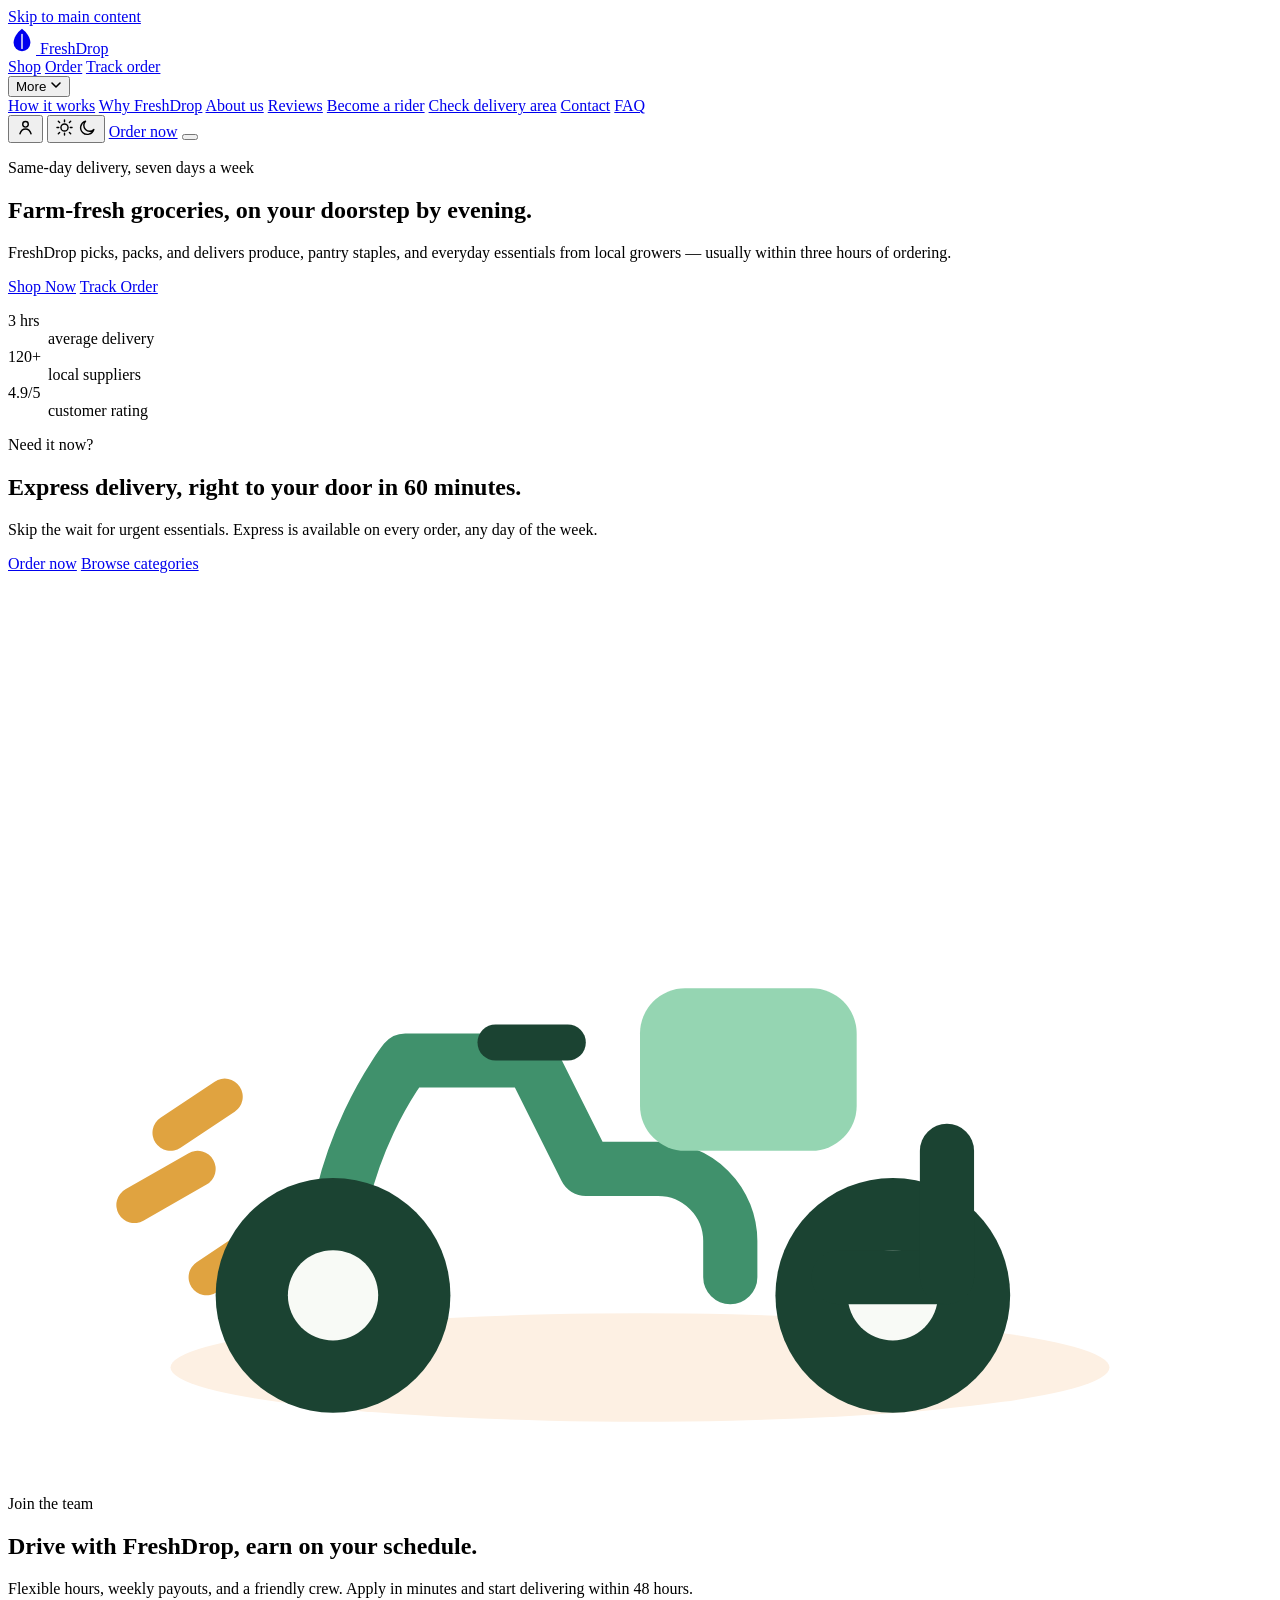
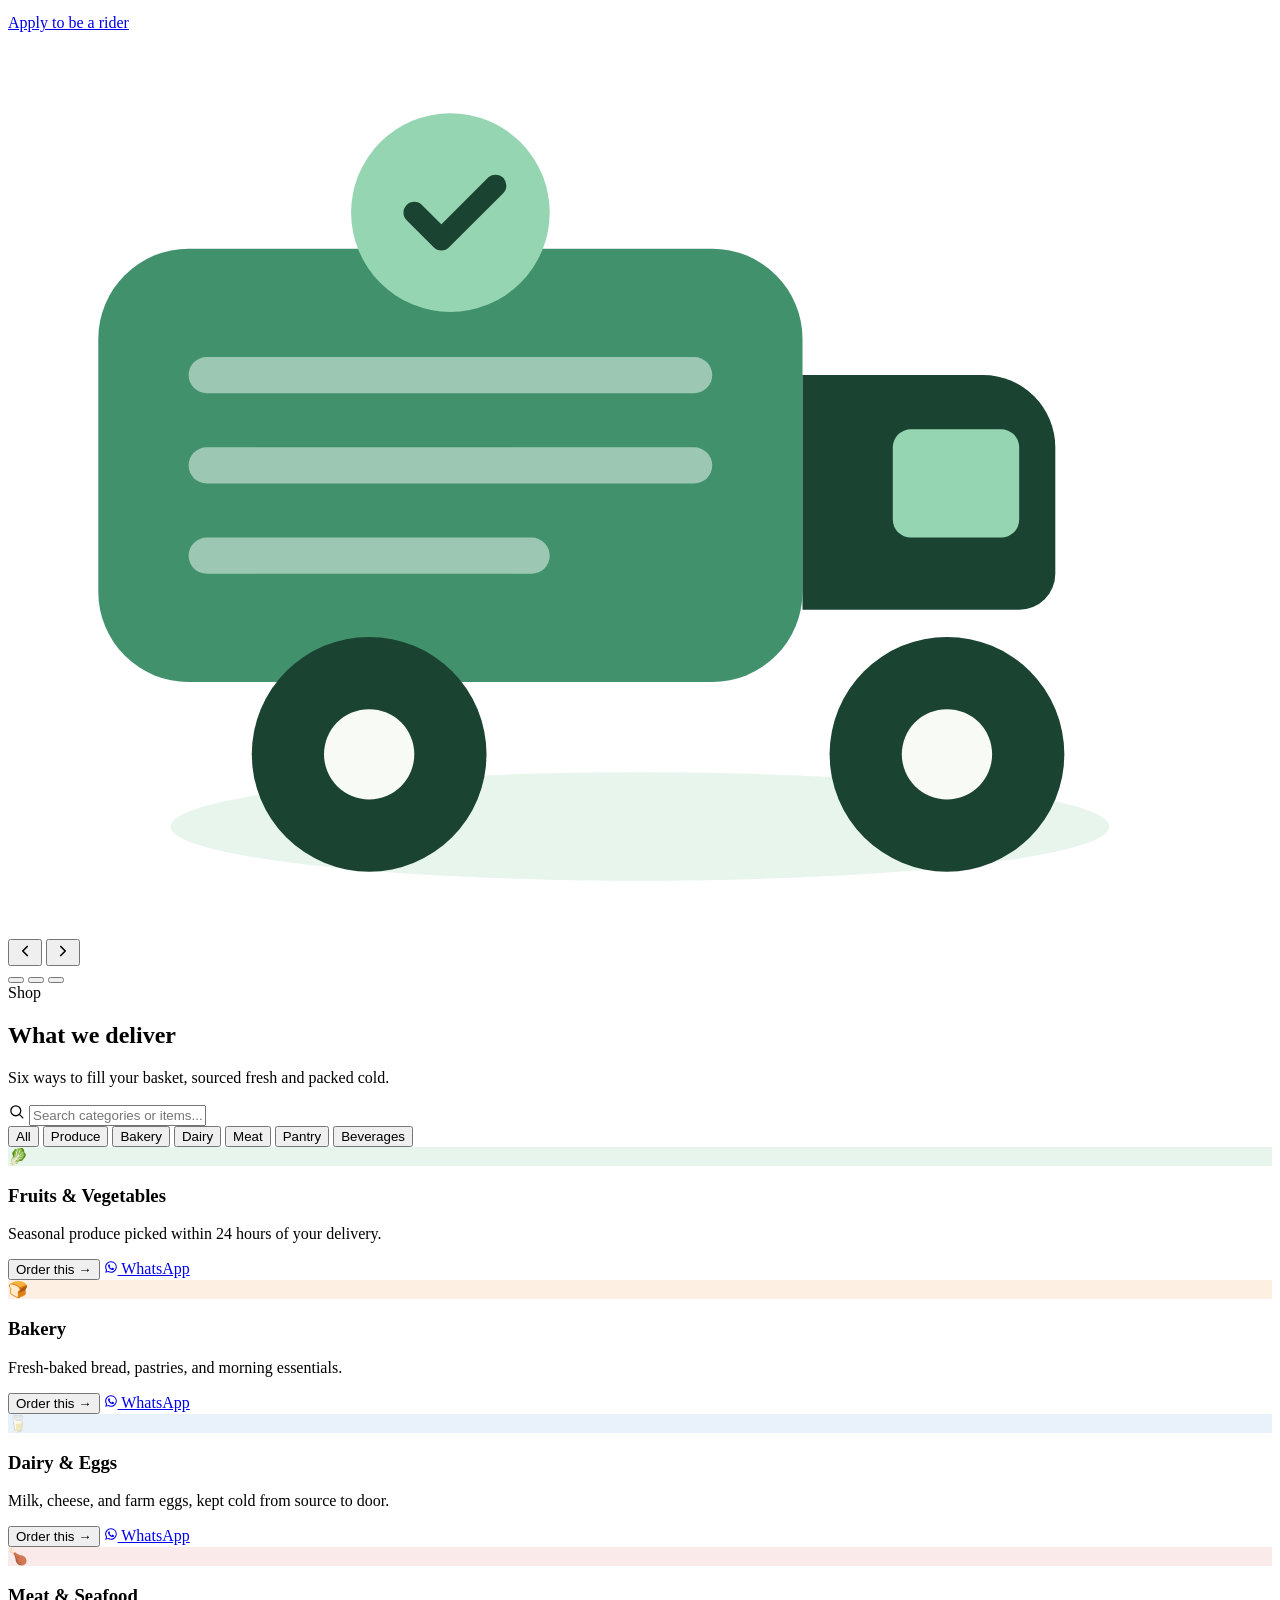
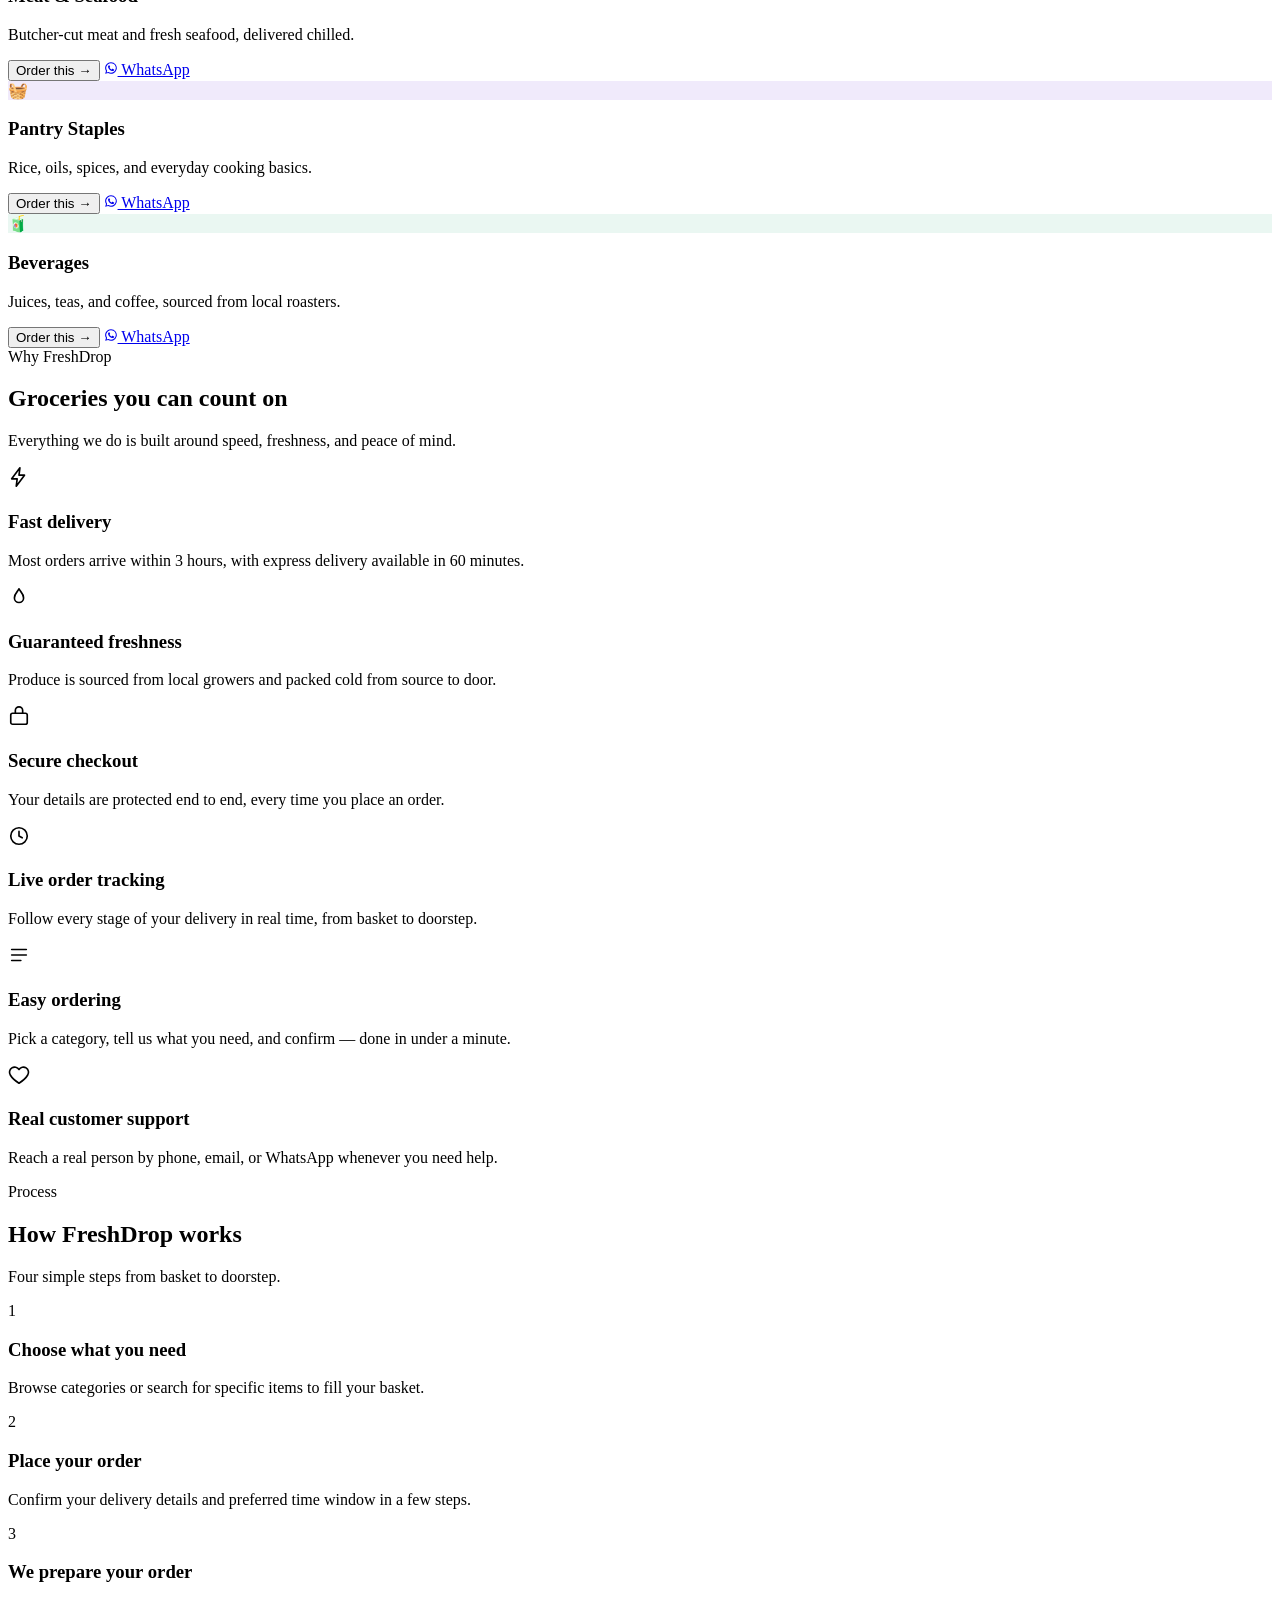
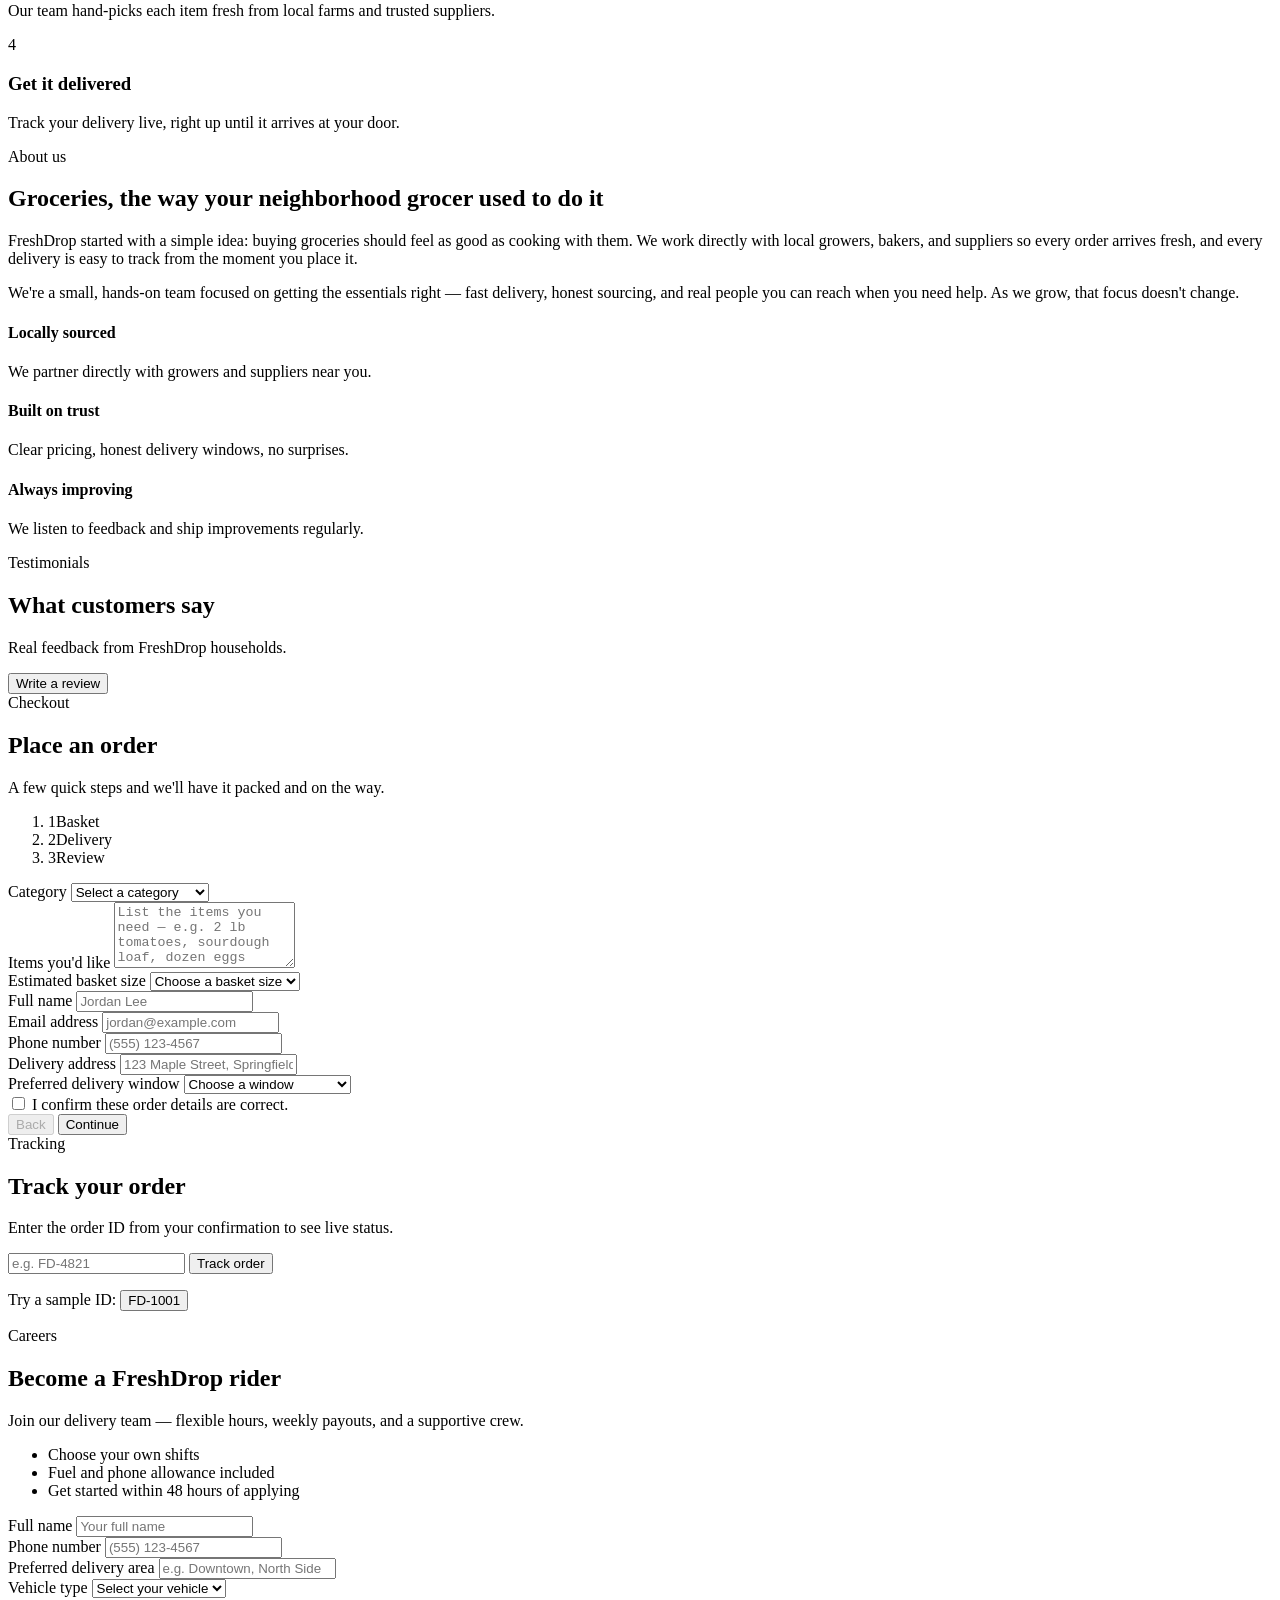
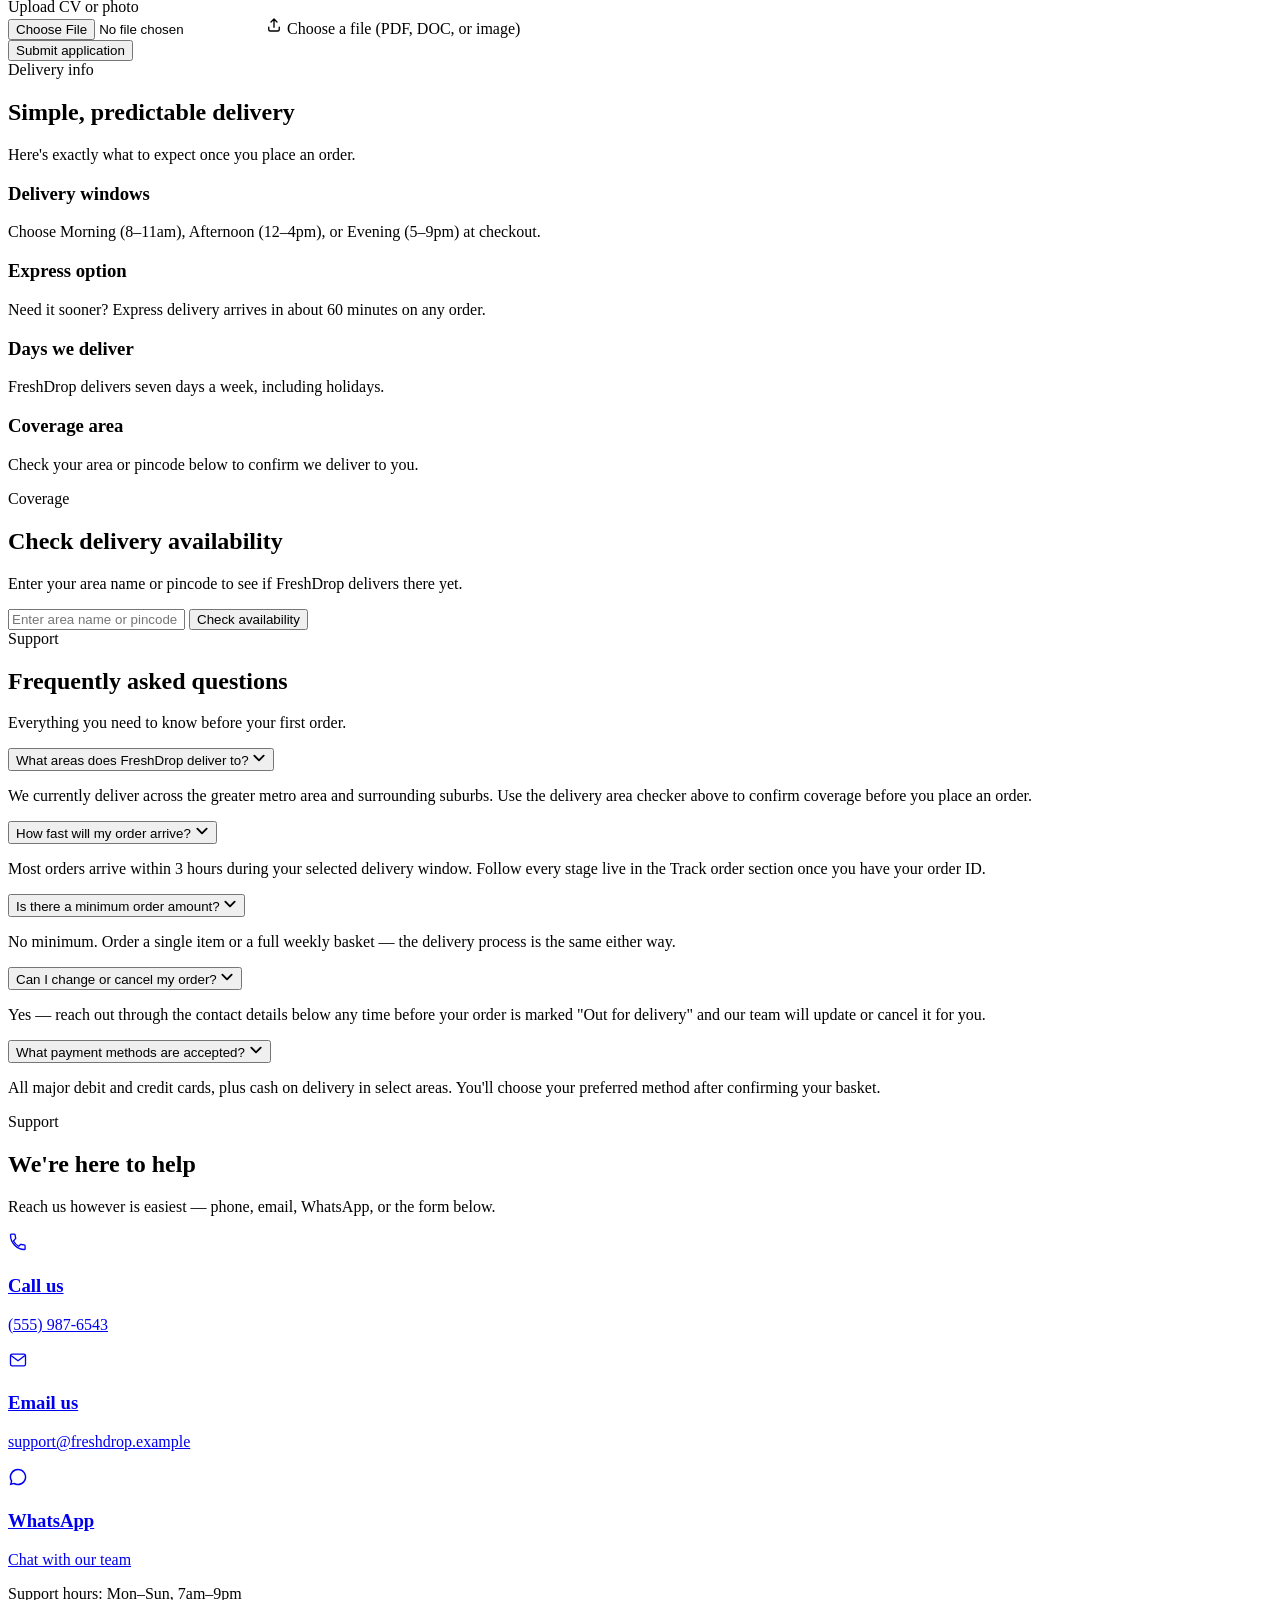
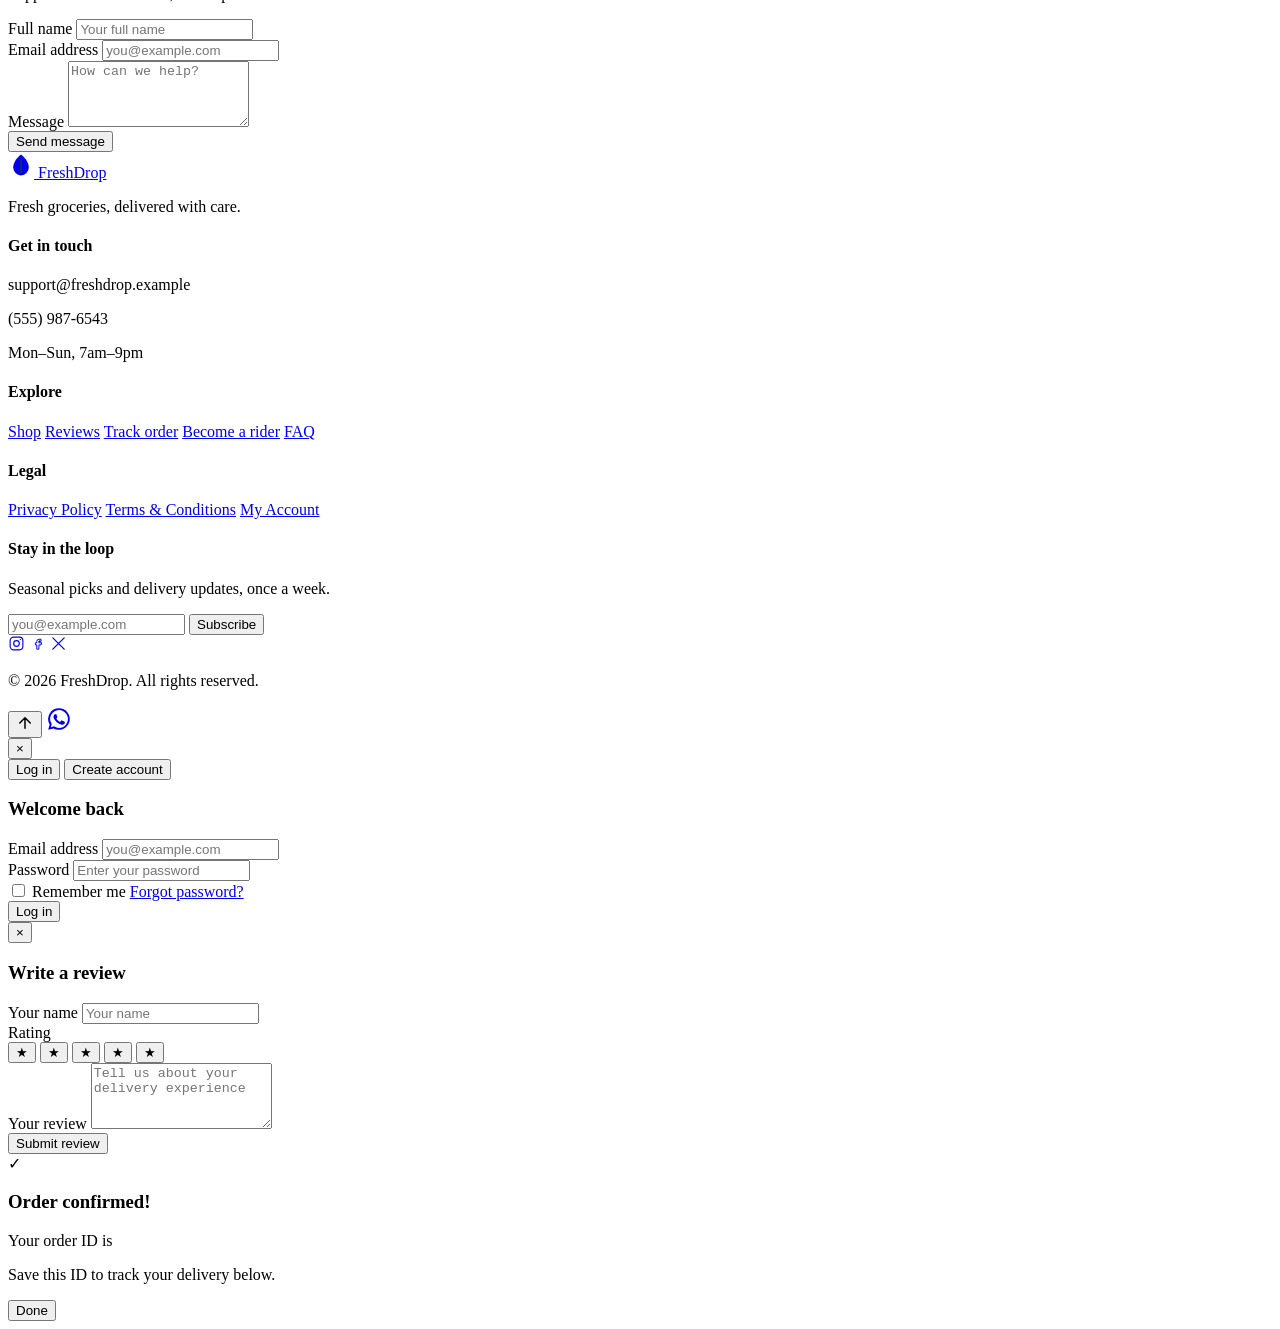
==== index.html @ b314fa72 "Create index.html version 1" ====
<!DOCTYPE html>
<html lang="en">
<head>
  <meta charset="UTF-8" />
  <meta name="viewport" content="width=device-width, initial-scale=1.0" />
  <title>FreshDrop &#8212; Fresh Groceries, Delivered Same Day</title>
  <meta name="description" content="FreshDrop delivers farm-fresh produce, bakery, dairy, and pantry essentials to your door in as little as 3 hours. Order online, track your delivery live, and shop with confidence." />
  <meta name="theme-color" content="#1b4332" />
  <link rel="canonical" href="https://imtiaz623.github.io/FreshDrop/" />

  <!-- Open Graph -->
  <meta property="og:type" content="website" />
  <meta property="og:site_name" content="FreshDrop" />
  <meta property="og:title" content="FreshDrop &#8212; Fresh Groceries, Delivered Same Day" />
  <meta property="og:description" content="Farm-fresh groceries delivered to your door in as little as 3 hours. Order, track, and shop locally sourced essentials with FreshDrop." />
  <meta property="og:url" content="https://imtiaz623.github.io/FreshDrop/" />

  <!-- Twitter -->
  <meta name="twitter:card" content="summary" />
  <meta name="twitter:title" content="FreshDrop &#8212; Fresh Groceries, Delivered Same Day" />
  <meta name="twitter:description" content="Farm-fresh groceries delivered to your door in as little as 3 hours." />

  <!-- Favicon (inline SVG leaf mark, matches brand -- swap for a real .ico/.png set when available) -->
  <link rel="icon" href="data:image/svg+xml,%3Csvg xmlns='http://www.w3.org/2000/svg' viewBox='0 0 40 40'%3E%3Cpath fill='%231B4332' d='M20 4C12 10 8 18 8 24a12 12 0 0 0 24 0c0-6-4-14-12-20Z'/%3E%3Cpath stroke='%23F8FAF6' stroke-width='2' stroke-linecap='round' d='M20 12v20'/%3E%3C/svg%3E" />

  <link rel="preconnect" href="https://fonts.googleapis.com" />
  <link rel="preconnect" href="https://fonts.gstatic.com" crossorigin />
  <link href="https://fonts.googleapis.com/css2?family=Fraunces:opsz,wght@9..144,500;9..144,600;9..144,700&family=Inter:wght@400;500;600;700&display=swap" rel="stylesheet" />
  <link rel="stylesheet" href="style.css" />
</head>
<body>

  <a href="#main-content" class="skip-link">Skip to main content</a>

  <!-- ===== Navbar ===== -->
  <header class="navbar" id="navbar">
    <div class="nav-inner">
      <a href="#top" class="brand">
        <span class="brand-mark" aria-hidden="true">
          <svg viewBox="0 0 40 40" width="28" height="28">
            <path d="M20 4C12 10 8 18 8 24a12 12 0 0 0 24 0c0-6-4-14-12-20Z" fill="currentColor"/>
            <path d="M20 12v20" stroke="#F8FAF6" stroke-width="2" stroke-linecap="round"/>
          </svg>
        </span>
        FreshDrop
      </a>

      <nav class="nav-links" id="navLinks">
        <a href="#categories">Shop</a>
        <a href="#order">Order</a>
        <a href="#track">Track order</a>

        <div class="dropdown" id="moreDropdown">
          <button class="dropdown-toggle" id="moreToggle" aria-haspopup="true" aria-expanded="false">
            More
            <svg class="chev" width="12" height="12" viewBox="0 0 12 12"><path d="M2 4l4 4 4-4" stroke="currentColor" stroke-width="1.6" fill="none" stroke-linecap="round" stroke-linejoin="round"/></svg>
          </button>
          <div class="dropdown-panel" id="morePanel" role="menu">
            <a href="#how-it-works" role="menuitem">How it works</a>
            <a href="#why-freshdrop" role="menuitem">Why FreshDrop</a>
            <a href="#about" role="menuitem">About us</a>
            <a href="#reviews" role="menuitem">Reviews</a>
            <a href="#rider-registration" role="menuitem">Become a rider</a>
            <a href="#area-checker" role="menuitem">Check delivery area</a>
            <a href="#contact" role="menuitem">Contact</a>
            <a href="#faq" role="menuitem">FAQ</a>
          </div>
        </div>
      </nav>

      <div class="nav-right">
        <button class="icon-btn" id="authToggle" aria-label="Log in or create an account">
          <svg width="19" height="19" viewBox="0 0 24 24" fill="none">
            <circle cx="12" cy="8" r="3.5" stroke="currentColor" stroke-width="1.8"/>
            <path d="M5 20c1.2-3.8 4.2-6 7-6s5.8 2.2 7 6" stroke="currentColor" stroke-width="1.8" stroke-linecap="round"/>
          </svg>
        </button>

        <button class="icon-btn theme-toggle" id="themeToggle" aria-label="Toggle dark mode" aria-pressed="false">
          <svg class="icon-sun" width="19" height="19" viewBox="0 0 24 24" fill="none">
            <circle cx="12" cy="12" r="4.5" stroke="currentColor" stroke-width="1.8"/>
            <path d="M12 2.5v2.2M12 19.3v2.2M4.2 4.2l1.6 1.6M18.2 18.2l1.6 1.6M2.5 12h2.2M19.3 12h2.2M4.2 19.8l1.6-1.6M18.2 5.8l1.6-1.6" stroke="currentColor" stroke-width="1.8" stroke-linecap="round"/>
          </svg>
          <svg class="icon-moon" width="19" height="19" viewBox="0 0 24 24" fill="none">
            <path d="M20 14.5A8.5 8.5 0 1 1 9.5 4a7 7 0 0 0 10.5 10.5Z" stroke="currentColor" stroke-width="1.8" stroke-linejoin="round"/>
          </svg>
        </button>

        <a href="#order" class="btn btn-primary nav-cta">Order now</a>

        <button class="hamburger" id="hamburger" aria-label="Toggle menu" aria-expanded="false" aria-controls="navLinks">
          <span></span>
          <span></span>
          <span></span>
        </button>
      </div>
    </div>
  </header>

  <main id="main-content">

  <!-- ===== Hero slider (merged hero + auto-scrolling banner) ===== -->
  <section class="hero-slider" id="top" aria-label="Highlights">
    <div class="hero-track" id="heroTrack">

      <!-- Slide 1: brand / main -->
      <div class="hero-slide">
        <div class="hero-slide-inner section-inner">
          <div class="hero-copy">
            <p class="eyebrow">Same-day delivery, seven days a week</p>
            <h1>Farm-fresh groceries, on your doorstep by evening.</h1>
            <p class="hero-sub">FreshDrop picks, packs, and delivers produce, pantry staples, and everyday essentials from local growers &#8212; usually within three hours of ordering.</p>
            <div class="hero-actions">
              <a href="#categories" class="btn btn-primary">Shop Now</a>
              <a href="#track" class="btn btn-ghost">Track Order</a>
            </div>
            <dl class="hero-stats">
              <div><dt>3 hrs</dt><dd>average delivery</dd></div>
              <div><dt>120+</dt><dd>local suppliers</dd></div>
              <div><dt>4.9/5</dt><dd>customer rating</dd></div>
            </dl>
          </div>
          <div class="hero-art" aria-hidden="true">
            <div class="blob blob-a"></div>
            <div class="blob blob-b"></div>
            <div class="crate">
              <div class="crate-row">
                <span class="produce carrot"></span>
                <span class="produce tomato"></span>
                <span class="produce leaf"></span>
              </div>
              <div class="crate-row">
                <span class="produce lemon"></span>
                <span class="produce berry"></span>
              </div>
              <div class="crate-slats"></div>
            </div>
          </div>
        </div>
      </div>

      <!-- Slide 2: express delivery -->
      <div class="hero-slide">
        <div class="hero-slide-inner section-inner">
          <div class="hero-copy">
            <p class="eyebrow">Need it now?</p>
            <h2 class="hero-slide-heading">Express delivery, right to your door in 60 minutes.</h2>
            <p class="hero-sub">Skip the wait for urgent essentials. Express is available on every order, any day of the week.</p>
            <div class="hero-actions">
              <a href="#order" class="btn btn-primary">Order now</a>
              <a href="#categories" class="btn btn-ghost">Browse categories</a>
            </div>
          </div>
          <div class="hero-art" aria-hidden="true">
            <div class="illustration-panel">
              <svg viewBox="0 0 140 100" width="100%" height="100%">
                <ellipse cx="70" cy="88" rx="52" ry="6" fill="#FDF0E3"/>
                <path d="M18 62l6-4M14 70l7-4M22 78l6-4" stroke="#E0A340" stroke-width="4" stroke-linecap="round"/>
                <path d="M36 78c0-14 8-24 8-24h14l6 12h8a8 8 0 0 1 8 8v4" stroke="#40916C" stroke-width="6" fill="none" stroke-linecap="round" stroke-linejoin="round"/>
                <rect x="70" y="46" width="24" height="18" rx="5" fill="#95D5B2"/>
                <rect x="52" y="50" width="12" height="4" rx="2" fill="#1B4332"/>
                <circle cx="36" cy="80" r="13" fill="#1B4332"/>
                <circle cx="36" cy="80" r="5" fill="#F8FAF6"/>
                <circle cx="98" cy="80" r="13" fill="#1B4332"/>
                <circle cx="98" cy="80" r="5" fill="#F8FAF6"/>
                <path d="M92 78h12" stroke="#1B4332" stroke-width="6" stroke-linecap="round"/>
                <path d="M104 78v-14" stroke="#1B4332" stroke-width="6" stroke-linecap="round"/>
              </svg>
            </div>
          </div>
        </div>
      </div>

      <!-- Slide 3: rider recruitment -->
      <div class="hero-slide">
        <div class="hero-slide-inner section-inner">
          <div class="hero-copy">
            <p class="eyebrow">Join the team</p>
            <h2 class="hero-slide-heading">Drive with FreshDrop, earn on your schedule.</h2>
            <p class="hero-sub">Flexible hours, weekly payouts, and a friendly crew. Apply in minutes and start delivering within 48 hours.</p>
            <div class="hero-actions">
              <a href="#rider-registration" class="btn btn-primary">Apply to be a rider</a>
            </div>
          </div>
          <div class="hero-art" aria-hidden="true">
            <div class="illustration-panel">
              <svg viewBox="0 0 140 100" width="100%" height="100%">
                <ellipse cx="70" cy="88" rx="52" ry="6" fill="#E7F5EC"/>
                <rect x="10" y="24" width="78" height="48" rx="10" fill="#40916C"/>
                <rect x="20" y="36" width="58" height="4" rx="2" fill="#E7F5EC" opacity="0.55"/>
                <rect x="20" y="46" width="58" height="4" rx="2" fill="#E7F5EC" opacity="0.55"/>
                <rect x="20" y="56" width="40" height="4" rx="2" fill="#E7F5EC" opacity="0.55"/>
                <path d="M88 38h20a8 8 0 0 1 8 8v14a4 4 0 0 1-4 4H88Z" fill="#1B4332"/>
                <rect x="98" y="44" width="14" height="12" rx="2" fill="#95D5B2"/>
                <circle cx="40" cy="80" r="13" fill="#1B4332"/>
                <circle cx="40" cy="80" r="5" fill="#F8FAF6"/>
                <circle cx="104" cy="80" r="13" fill="#1B4332"/>
                <circle cx="104" cy="80" r="5" fill="#F8FAF6"/>
                <circle cx="49" cy="20" r="11" fill="#95D5B2"/>
                <path d="M45 20l3 3 6-6" stroke="#1B4332" stroke-width="2.4" fill="none" stroke-linecap="round" stroke-linejoin="round"/>
              </svg>
            </div>
          </div>
        </div>
      </div>

    </div>

    <button class="slider-arrow prev" id="heroPrev" aria-label="Previous slide">
      <svg width="18" height="18" viewBox="0 0 24 24" fill="none"><path d="M15 6l-6 6 6 6" stroke="currentColor" stroke-width="2.2" stroke-linecap="round" stroke-linejoin="round"/></svg>
    </button>
    <button class="slider-arrow next" id="heroNext" aria-label="Next slide">
      <svg width="18" height="18" viewBox="0 0 24 24" fill="none"><path d="M9 6l6 6-6 6" stroke="currentColor" stroke-width="2.2" stroke-linecap="round" stroke-linejoin="round"/></svg>
    </button>

    <div class="slider-dots" id="heroDots">
      <button class="slider-dot active" data-slide="0" aria-label="Go to slide 1"></button>
      <button class="slider-dot" data-slide="1" aria-label="Go to slide 2"></button>
      <button class="slider-dot" data-slide="2" aria-label="Go to slide 3"></button>
    </div>
  </section>

  <!-- ===== Categories ===== -->
  <section class="categories" id="categories">
    <div class="section-inner">
      <span class="eyebrow-tag">Shop</span>
      <h2>What we deliver</h2>
      <p class="section-lead">Six ways to fill your basket, sourced fresh and packed cold.</p>

      <div class="category-toolbar">
        <div class="search-box">
          <svg width="17" height="17" viewBox="0 0 24 24" fill="none" aria-hidden="true"><circle cx="11" cy="11" r="7" stroke="currentColor" stroke-width="1.8"/><path d="M21 21l-4.3-4.3" stroke="currentColor" stroke-width="1.8" stroke-linecap="round"/></svg>
          <input type="text" id="categorySearch" placeholder="Search categories or items..." aria-label="Search categories" />
        </div>
        <div class="filter-chips" id="filterChips">
          <button class="chip active" data-filter="all" type="button">All</button>
          <button class="chip" data-filter="produce" type="button">Produce</button>
          <button class="chip" data-filter="bakery" type="button">Bakery</button>
          <button class="chip" data-filter="dairy" type="button">Dairy</button>
          <button class="chip" data-filter="meat" type="button">Meat</button>
          <button class="chip" data-filter="pantry" type="button">Pantry</button>
          <button class="chip" data-filter="beverages" type="button">Beverages</button>
        </div>
      </div>

      <p class="no-results" id="noResults" hidden>No categories match your search.</p>

      <div class="category-grid" id="categoryGrid">
        <article class="category-card" data-category="produce">
          <div class="category-icon" style="background:#E7F5EC;">&#129388;</div>
          <h3>Fruits &amp; Vegetables</h3>
          <p>Seasonal produce picked within 24 hours of your delivery.</p>
          <div class="card-actions">
            <button class="card-link" data-order-category="produce">Order this <span aria-hidden="true">&#8594;</span></button>
            <a href="#" class="whatsapp-btn" data-whatsapp-category="produce" target="_blank" rel="noopener" aria-label="Order via WhatsApp">
              <svg width="14" height="14" viewBox="0 0 24 24" fill="currentColor" aria-hidden="true"><path d="M12 2a10 10 0 0 0-8.6 15.1L2 22l5-1.3A10 10 0 1 0 12 2Zm0 18.2a8.1 8.1 0 0 1-4.2-1.2l-.3-.2-3 .8.8-2.9-.2-.3A8.2 8.2 0 1 1 12 20.2Zm4.5-6.1c-.2-.1-1.5-.7-1.7-.8-.2-.1-.4-.1-.6.1-.2.2-.6.8-.8 1-.1.2-.3.2-.5.1-.2-.1-1-.4-1.9-1.2-.7-.6-1.2-1.4-1.3-1.6-.1-.2 0-.4.1-.5.1-.1.2-.3.4-.4.1-.2.2-.3.2-.5.1-.2 0-.4 0-.5s-.6-1.4-.8-1.9c-.2-.5-.4-.4-.6-.4h-.5c-.2 0-.5.1-.7.3-.2.2-.9.9-.9 2.2s.9 2.5 1.1 2.7c.1.2 1.8 2.8 4.5 3.9.6.3 1.1.4 1.5.5.6.2 1.2.2 1.6.1.5-.1 1.5-.6 1.7-1.2.2-.6.2-1.1.1-1.2-.1-.1-.2-.2-.4-.3Z"/></svg>
              WhatsApp
            </a>
          </div>
        </article>

        <article class="category-card" data-category="bakery">
          <div class="category-icon" style="background:#FDF0E3;">&#127838;</div>
          <h3>Bakery</h3>
          <p>Fresh-baked bread, pastries, and morning essentials.</p>
          <div class="card-actions">
            <button class="card-link" data-order-category="bakery">Order this <span aria-hidden="true">&#8594;</span></button>
            <a href="#" class="whatsapp-btn" data-whatsapp-category="bakery" target="_blank" rel="noopener" aria-label="Order via WhatsApp">
              <svg width="14" height="14" viewBox="0 0 24 24" fill="currentColor" aria-hidden="true"><path d="M12 2a10 10 0 0 0-8.6 15.1L2 22l5-1.3A10 10 0 1 0 12 2Zm0 18.2a8.1 8.1 0 0 1-4.2-1.2l-.3-.2-3 .8.8-2.9-.2-.3A8.2 8.2 0 1 1 12 20.2Zm4.5-6.1c-.2-.1-1.5-.7-1.7-.8-.2-.1-.4-.1-.6.1-.2.2-.6.8-.8 1-.1.2-.3.2-.5.1-.2-.1-1-.4-1.9-1.2-.7-.6-1.2-1.4-1.3-1.6-.1-.2 0-.4.1-.5.1-.1.2-.3.4-.4.1-.2.2-.3.2-.5.1-.2 0-.4 0-.5s-.6-1.4-.8-1.9c-.2-.5-.4-.4-.6-.4h-.5c-.2 0-.5.1-.7.3-.2.2-.9.9-.9 2.2s.9 2.5 1.1 2.7c.1.2 1.8 2.8 4.5 3.9.6.3 1.1.4 1.5.5.6.2 1.2.2 1.6.1.5-.1 1.5-.6 1.7-1.2.2-.6.2-1.1.1-1.2-.1-.1-.2-.2-.4-.3Z"/></svg>
              WhatsApp
            </a>
          </div>
        </article>

        <article class="category-card" data-category="dairy">
          <div class="category-icon" style="background:#E9F1FB;">&#129371;</div>
          <h3>Dairy &amp; Eggs</h3>
          <p>Milk, cheese, and farm eggs, kept cold from source to door.</p>
          <div class="card-actions">
            <button class="card-link" data-order-category="dairy">Order this <span aria-hidden="true">&#8594;</span></button>
            <a href="#" class="whatsapp-btn" data-whatsapp-category="dairy" target="_blank" rel="noopener" aria-label="Order via WhatsApp">
              <svg width="14" height="14" viewBox="0 0 24 24" fill="currentColor" aria-hidden="true"><path d="M12 2a10 10 0 0 0-8.6 15.1L2 22l5-1.3A10 10 0 1 0 12 2Zm0 18.2a8.1 8.1 0 0 1-4.2-1.2l-.3-.2-3 .8.8-2.9-.2-.3A8.2 8.2 0 1 1 12 20.2Zm4.5-6.1c-.2-.1-1.5-.7-1.7-.8-.2-.1-.4-.1-.6.1-.2.2-.6.8-.8 1-.1.2-.3.2-.5.1-.2-.1-1-.4-1.9-1.2-.7-.6-1.2-1.4-1.3-1.6-.1-.2 0-.4.1-.5.1-.1.2-.3.4-.4.1-.2.2-.3.2-.5.1-.2 0-.4 0-.5s-.6-1.4-.8-1.9c-.2-.5-.4-.4-.6-.4h-.5c-.2 0-.5.1-.7.3-.2.2-.9.9-.9 2.2s.9 2.5 1.1 2.7c.1.2 1.8 2.8 4.5 3.9.6.3 1.1.4 1.5.5.6.2 1.2.2 1.6.1.5-.1 1.5-.6 1.7-1.2.2-.6.2-1.1.1-1.2-.1-.1-.2-.2-.4-.3Z"/></svg>
              WhatsApp
            </a>
          </div>
        </article>

        <article class="category-card" data-category="meat">
          <div class="category-icon" style="background:#FBEAEA;">&#127831;</div>
          <h3>Meat &amp; Seafood</h3>
          <p>Butcher-cut meat and fresh seafood, delivered chilled.</p>
          <div class="card-actions">
            <button class="card-link" data-order-category="meat">Order this <span aria-hidden="true">&#8594;</span></button>
            <a href="#" class="whatsapp-btn" data-whatsapp-category="meat" target="_blank" rel="noopener" aria-label="Order via WhatsApp">
              <svg width="14" height="14" viewBox="0 0 24 24" fill="currentColor" aria-hidden="true"><path d="M12 2a10 10 0 0 0-8.6 15.1L2 22l5-1.3A10 10 0 1 0 12 2Zm0 18.2a8.1 8.1 0 0 1-4.2-1.2l-.3-.2-3 .8.8-2.9-.2-.3A8.2 8.2 0 1 1 12 20.2Zm4.5-6.1c-.2-.1-1.5-.7-1.7-.8-.2-.1-.4-.1-.6.1-.2.2-.6.8-.8 1-.1.2-.3.2-.5.1-.2-.1-1-.4-1.9-1.2-.7-.6-1.2-1.4-1.3-1.6-.1-.2 0-.4.1-.5.1-.1.2-.3.4-.4.1-.2.2-.3.2-.5.1-.2 0-.4 0-.5s-.6-1.4-.8-1.9c-.2-.5-.4-.4-.6-.4h-.5c-.2 0-.5.1-.7.3-.2.2-.9.9-.9 2.2s.9 2.5 1.1 2.7c.1.2 1.8 2.8 4.5 3.9.6.3 1.1.4 1.5.5.6.2 1.2.2 1.6.1.5-.1 1.5-.6 1.7-1.2.2-.6.2-1.1.1-1.2-.1-.1-.2-.2-.4-.3Z"/></svg>
              WhatsApp
            </a>
          </div>
        </article>

        <article class="category-card" data-category="pantry">
          <div class="category-icon" style="background:#F0EAFB;">&#129530;</div>
          <h3>Pantry Staples</h3>
          <p>Rice, oils, spices, and everyday cooking basics.</p>
          <div class="card-actions">
            <button class="card-link" data-order-category="pantry">Order this <span aria-hidden="true">&#8594;</span></button>
            <a href="#" class="whatsapp-btn" data-whatsapp-category="pantry" target="_blank" rel="noopener" aria-label="Order via WhatsApp">
              <svg width="14" height="14" viewBox="0 0 24 24" fill="currentColor" aria-hidden="true"><path d="M12 2a10 10 0 0 0-8.6 15.1L2 22l5-1.3A10 10 0 1 0 12 2Zm0 18.2a8.1 8.1 0 0 1-4.2-1.2l-.3-.2-3 .8.8-2.9-.2-.3A8.2 8.2 0 1 1 12 20.2Zm4.5-6.1c-.2-.1-1.5-.7-1.7-.8-.2-.1-.4-.1-.6.1-.2.2-.6.8-.8 1-.1.2-.3.2-.5.1-.2-.1-1-.4-1.9-1.2-.7-.6-1.2-1.4-1.3-1.6-.1-.2 0-.4.1-.5.1-.1.2-.3.4-.4.1-.2.2-.3.2-.5.1-.2 0-.4 0-.5s-.6-1.4-.8-1.9c-.2-.5-.4-.4-.6-.4h-.5c-.2 0-.5.1-.7.3-.2.2-.9.9-.9 2.2s.9 2.5 1.1 2.7c.1.2 1.8 2.8 4.5 3.9.6.3 1.1.4 1.5.5.6.2 1.2.2 1.6.1.5-.1 1.5-.6 1.7-1.2.2-.6.2-1.1.1-1.2-.1-.1-.2-.2-.4-.3Z"/></svg>
              WhatsApp
            </a>
          </div>
        </article>

        <article class="category-card" data-category="beverages">
          <div class="category-icon" style="background:#EAF7F2;">&#129475;</div>
          <h3>Beverages</h3>
          <p>Juices, teas, and coffee, sourced from local roasters.</p>
          <div class="card-actions">
            <button class="card-link" data-order-category="beverages">Order this <span aria-hidden="true">&#8594;</span></button>
            <a href="#" class="whatsapp-btn" data-whatsapp-category="beverages" target="_blank" rel="noopener" aria-label="Order via WhatsApp">
              <svg width="14" height="14" viewBox="0 0 24 24" fill="currentColor" aria-hidden="true"><path d="M12 2a10 10 0 0 0-8.6 15.1L2 22l5-1.3A10 10 0 1 0 12 2Zm0 18.2a8.1 8.1 0 0 1-4.2-1.2l-.3-.2-3 .8.8-2.9-.2-.3A8.2 8.2 0 1 1 12 20.2Zm4.5-6.1c-.2-.1-1.5-.7-1.7-.8-.2-.1-.4-.1-.6.1-.2.2-.6.8-.8 1-.1.2-.3.2-.5.1-.2-.1-1-.4-1.9-1.2-.7-.6-1.2-1.4-1.3-1.6-.1-.2 0-.4.1-.5.1-.1.2-.3.4-.4.1-.2.2-.3.2-.5.1-.2 0-.4 0-.5s-.6-1.4-.8-1.9c-.2-.5-.4-.4-.6-.4h-.5c-.2 0-.5.1-.7.3-.2.2-.9.9-.9 2.2s.9 2.5 1.1 2.7c.1.2 1.8 2.8 4.5 3.9.6.3 1.1.4 1.5.5.6.2 1.2.2 1.6.1.5-.1 1.5-.6 1.7-1.2.2-.6.2-1.1.1-1.2-.1-.1-.2-.2-.4-.3Z"/></svg>
              WhatsApp
            </a>
          </div>
        </article>
      </div>
    </div>
  </section>

  <!-- ===== Why FreshDrop ===== -->
  <section class="why-us" id="why-freshdrop">
    <div class="section-inner">
      <span class="eyebrow-tag">Why FreshDrop</span>
      <h2>Groceries you can count on</h2>
      <p class="section-lead">Everything we do is built around speed, freshness, and peace of mind.</p>

      <div class="why-grid">
        <div class="why-card">
          <div class="why-icon"><svg width="22" height="22" viewBox="0 0 24 24" fill="none" aria-hidden="true"><path d="M13 2 4 14h6l-1 8 9-12h-6l1-8Z" stroke="currentColor" stroke-width="1.8" stroke-linejoin="round" stroke-linecap="round"/></svg></div>
          <h3>Fast delivery</h3>
          <p>Most orders arrive within 3 hours, with express delivery available in 60 minutes.</p>
        </div>
        <div class="why-card">
          <div class="why-icon"><svg width="22" height="22" viewBox="0 0 24 24" fill="none" aria-hidden="true"><path d="M12 3c-1 3-5 5-5 10a5 5 0 0 0 10 0c0-5-4-7-5-10Z" stroke="currentColor" stroke-width="1.8" stroke-linejoin="round"/></svg></div>
          <h3>Guaranteed freshness</h3>
          <p>Produce is sourced from local growers and packed cold from source to door.</p>
        </div>
        <div class="why-card">
          <div class="why-icon"><svg width="22" height="22" viewBox="0 0 24 24" fill="none" aria-hidden="true"><rect x="3" y="9" width="18" height="12" rx="2" stroke="currentColor" stroke-width="1.8"/><path d="M8 9V6a4 4 0 0 1 8 0v3" stroke="currentColor" stroke-width="1.8" stroke-linecap="round"/></svg></div>
          <h3>Secure checkout</h3>
          <p>Your details are protected end to end, every time you place an order.</p>
        </div>
        <div class="why-card">
          <div class="why-icon"><svg width="22" height="22" viewBox="0 0 24 24" fill="none" aria-hidden="true"><circle cx="12" cy="12" r="9" stroke="currentColor" stroke-width="1.8"/><path d="M12 7v5l3.5 2" stroke="currentColor" stroke-width="1.8" stroke-linecap="round" stroke-linejoin="round"/></svg></div>
          <h3>Live order tracking</h3>
          <p>Follow every stage of your delivery in real time, from basket to doorstep.</p>
        </div>
        <div class="why-card">
          <div class="why-icon"><svg width="22" height="22" viewBox="0 0 24 24" fill="none" aria-hidden="true"><path d="M4 6h16M4 12h16M4 18h10" stroke="currentColor" stroke-width="1.8" stroke-linecap="round"/></svg></div>
          <h3>Easy ordering</h3>
          <p>Pick a category, tell us what you need, and confirm &#8212; done in under a minute.</p>
        </div>
        <div class="why-card">
          <div class="why-icon"><svg width="22" height="22" viewBox="0 0 24 24" fill="none" aria-hidden="true"><path d="M12 21s-7-4.6-9.5-9A5.5 5.5 0 0 1 12 6a5.5 5.5 0 0 1 9.5 6c-2.5 4.4-9.5 9-9.5 9Z" stroke="currentColor" stroke-width="1.8" stroke-linejoin="round"/></svg></div>
          <h3>Real customer support</h3>
          <p>Reach a real person by phone, email, or WhatsApp whenever you need help.</p>
        </div>
      </div>
    </div>
  </section>

  <!-- ===== How it works ===== -->
  <section class="how-it-works" id="how-it-works">
    <div class="section-inner">
      <span class="eyebrow-tag light">Process</span>
      <h2>How FreshDrop works</h2>
      <p class="section-lead light">Four simple steps from basket to doorstep.</p>

      <div class="steps steps-4">
        <div class="step-card">
          <span class="step-number">1</span>
          <h3>Choose what you need</h3>
          <p>Browse categories or search for specific items to fill your basket.</p>
        </div>
        <div class="step-card">
          <span class="step-number">2</span>
          <h3>Place your order</h3>
          <p>Confirm your delivery details and preferred time window in a few steps.</p>
        </div>
        <div class="step-card">
          <span class="step-number">3</span>
          <h3>We prepare your order</h3>
          <p>Our team hand-picks each item fresh from local farms and trusted suppliers.</p>
        </div>
        <div class="step-card">
          <span class="step-number">4</span>
          <h3>Get it delivered</h3>
          <p>Track your delivery live, right up until it arrives at your door.</p>
        </div>
      </div>
    </div>
  </section>

  <!-- ===== About FreshDrop ===== -->
  <section class="about" id="about">
    <div class="section-inner about-inner">
      <div class="about-copy">
        <span class="eyebrow-tag">About us</span>
        <h2>Groceries, the way your neighborhood grocer used to do it</h2>
        <p class="section-lead">FreshDrop started with a simple idea: buying groceries should feel as good as cooking with them. We work directly with local growers, bakers, and suppliers so every order arrives fresh, and every delivery is easy to track from the moment you place it.</p>
        <p class="about-text">We're a small, hands-on team focused on getting the essentials right &#8212; fast delivery, honest sourcing, and real people you can reach when you need help. As we grow, that focus doesn't change.</p>
      </div>
      <div class="about-values">
        <div class="value-item">
          <h4>Locally sourced</h4>
          <p>We partner directly with growers and suppliers near you.</p>
        </div>
        <div class="value-item">
          <h4>Built on trust</h4>
          <p>Clear pricing, honest delivery windows, no surprises.</p>
        </div>
        <div class="value-item">
          <h4>Always improving</h4>
          <p>We listen to feedback and ship improvements regularly.</p>
        </div>
      </div>
    </div>
  </section>

  <!-- ===== Reviews ===== -->
  <section class="reviews" id="reviews">
    <div class="section-inner">
      <div class="reviews-head">
        <div>
          <span class="eyebrow-tag">Testimonials</span>
          <h2>What customers say</h2>
          <p class="section-lead">Real feedback from FreshDrop households.</p>
        </div>
        <button class="btn btn-ghost" id="writeReviewBtn">Write a review</button>
      </div>
      <div class="review-grid" id="reviewGrid"><!-- populated by script.js --></div>
    </div>
  </section>

  <!-- ===== Order Workflow ===== -->
  <section class="order" id="order">
    <div class="section-inner">
      <span class="eyebrow-tag">Checkout</span>
      <h2>Place an order</h2>
      <p class="section-lead">A few quick steps and we'll have it packed and on the way.</p>

      <div class="order-panel card-panel">
        <ol class="stepper" id="stepper">
          <li class="stepper-item active" data-step="1"><span class="stepper-dot">1</span><span class="stepper-label">Basket</span></li>
          <li class="stepper-item" data-step="2"><span class="stepper-dot">2</span><span class="stepper-label">Delivery</span></li>
          <li class="stepper-item" data-step="3"><span class="stepper-dot">3</span><span class="stepper-label">Review</span></li>
        </ol>

        <form class="order-form" id="orderForm" novalidate>
          <div class="form-step active" data-step="1">
            <div class="form-row">
              <label for="category">Category</label>
              <select id="category" name="category" required>
                <option value="" disabled selected>Select a category</option>
                <option value="produce">Fruits &amp; Vegetables</option>
                <option value="bakery">Bakery</option>
                <option value="dairy">Dairy &amp; Eggs</option>
                <option value="meat">Meat &amp; Seafood</option>
                <option value="pantry">Pantry Staples</option>
                <option value="beverages">Beverages</option>
                <option value="mixed">A bit of everything</option>
              </select>
            </div>
            <div class="form-row">
              <label for="notes">Items you'd like</label>
              <textarea id="notes" name="notes" rows="4" placeholder="List the items you need &#8212; e.g. 2 lb tomatoes, sourdough loaf, dozen eggs" required></textarea>
            </div>
            <div class="form-row">
              <label for="quantity">Estimated basket size</label>
              <select id="quantity" name="quantity" required>
                <option value="" disabled selected>Choose a basket size</option>
                <option value="small">Small (1&#8211;5 items)</option>
                <option value="medium">Medium (6&#8211;15 items)</option>
                <option value="large">Large (16+ items)</option>
              </select>
            </div>
          </div>

          <div class="form-step" data-step="2">
            <div class="form-row">
              <label for="name">Full name</label>
              <input type="text" id="name" name="name" placeholder="Jordan Lee" required />
            </div>
            <div class="form-row">
              <label for="email">Email address</label>
              <input type="email" id="email" name="email" placeholder="jordan@example.com" required />
            </div>
            <div class="form-row">
              <label for="phone">Phone number</label>
              <input type="tel" id="phone" name="phone" placeholder="(555) 123-4567" required />
            </div>
            <div class="form-row">
              <label for="address">Delivery address</label>
              <input type="text" id="address" name="address" placeholder="123 Maple Street, Springfield" required />
            </div>
            <div class="form-row">
              <label for="deliveryTime">Preferred delivery window</label>
              <select id="deliveryTime" name="deliveryTime" required>
                <option value="" disabled selected>Choose a window</option>
                <option value="morning">Morning (8am &#8211; 11am)</option>
                <option value="afternoon">Afternoon (12pm &#8211; 4pm)</option>
                <option value="evening">Evening (5pm &#8211; 9pm)</option>
              </select>
            </div>
          </div>

          <div class="form-step" data-step="3">
            <div class="review-summary" id="reviewSummary"></div>
            <label class="checkbox-row">
              <input type="checkbox" id="confirmAccuracy" required />
              I confirm these order details are correct.
            </label>
          </div>

          <div class="form-controls">
            <button type="button" class="btn btn-ghost" id="prevStepBtn" disabled>Back</button>
            <button type="button" class="btn btn-primary" id="nextStepBtn">Continue</button>
            <button type="submit" class="btn btn-primary" id="submitOrderBtn" hidden>Confirm order</button>
          </div>
        </form>
      </div>
    </div>
  </section>

  <!-- ===== Order Tracking ===== -->
  <section class="tracking" id="track">
    <div class="section-inner">
      <span class="eyebrow-tag">Tracking</span>
      <h2>Track your order</h2>
      <p class="section-lead">Enter the order ID from your confirmation to see live status.</p>

      <div class="tracking-panel card-panel">
        <form class="tracking-form" id="trackingForm" novalidate>
          <input type="text" id="trackingId" name="trackingId" placeholder="e.g. FD-4821" aria-label="Order ID" required />
          <button type="submit" class="btn btn-primary">Track order</button>
        </form>
        <p class="tracking-hint">Try a sample ID: <button type="button" class="link-btn" id="sampleIdBtn">FD-1001</button></p>

        <div class="tracking-result" id="trackingResult" hidden>
          <div class="tracking-result-head">
            <span class="tracking-order-id" id="trackingOrderId"></span>
            <p class="tracking-status-text" id="trackingStatusText"></p>
          </div>
          <ol class="timeline" id="timeline">
            <li class="timeline-step" data-status="placed"><span class="timeline-dot"></span><div><h4>Order Confirmed</h4><p>We've received your order and confirmed the details.</p></div></li>
            <li class="timeline-step" data-status="preparing"><span class="timeline-dot"></span><div><h4>Preparing your basket</h4><p>Your items are being hand-picked and packed cold.</p></div></li>
            <li class="timeline-step" data-status="out-for-delivery"><span class="timeline-dot"></span><div><h4>Out for delivery</h4><p>Your driver is on the way to your address.</p></div></li>
            <li class="timeline-step" data-status="delivered"><span class="timeline-dot"></span><div><h4>Delivered</h4><p>Enjoy your fresh groceries!</p></div></li>
          </ol>
        </div>
      </div>
    </div>
  </section>

  <!-- ===== Rider Registration ===== -->
  <section class="rider" id="rider-registration">
    <div class="section-inner rider-inner">
      <div class="rider-copy">
        <span class="eyebrow-tag">Careers</span>
        <h2>Become a FreshDrop rider</h2>
        <p class="section-lead">Join our delivery team &#8212; flexible hours, weekly payouts, and a supportive crew.</p>
        <ul class="rider-points">
          <li>Choose your own shifts</li>
          <li>Fuel and phone allowance included</li>
          <li>Get started within 48 hours of applying</li>
        </ul>
      </div>

      <div class="rider-form-wrap card-panel">
        <form class="rider-form" id="riderForm" novalidate>
          <div class="form-row">
            <label for="riderName">Full name</label>
            <input type="text" id="riderName" name="riderName" placeholder="Your full name" required />
          </div>
          <div class="form-row">
            <label for="riderPhone">Phone number</label>
            <input type="tel" id="riderPhone" name="riderPhone" placeholder="(555) 123-4567" required />
          </div>
          <div class="form-row">
            <label for="riderArea">Preferred delivery area</label>
            <input type="text" id="riderArea" name="riderArea" placeholder="e.g. Downtown, North Side" required />
          </div>
          <div class="form-row">
            <label for="riderVehicle">Vehicle type</label>
            <select id="riderVehicle" name="riderVehicle" required>
              <option value="" disabled selected>Select your vehicle</option>
              <option value="bike">Motorbike</option>
              <option value="scooter">Scooter</option>
              <option value="bicycle">Bicycle</option>
              <option value="car">Car</option>
            </select>
          </div>
          <div class="form-row">
            <label for="riderFile">Upload CV or photo</label>
            <div class="file-upload">
              <input type="file" id="riderFile" name="riderFile" accept=".pdf,.doc,.docx,.jpg,.jpeg,.png" required />
              <label for="riderFile" class="file-upload-label" id="fileUploadLabel">
                <svg width="18" height="18" viewBox="0 0 24 24" fill="none"><path d="M12 15V4M12 4l-4 4M12 4l4 4M5 15v3a2 2 0 0 0 2 2h10a2 2 0 0 0 2-2v-3" stroke="currentColor" stroke-width="1.8" stroke-linecap="round" stroke-linejoin="round"/></svg>
                <span id="fileUploadText">Choose a file (PDF, DOC, or image)</span>
              </label>
            </div>
          </div>
          <button type="submit" class="btn btn-primary btn-block">Submit application</button>
        </form>

        <div class="rider-success" id="riderSuccess" hidden>
          <div class="popup-icon">&#10003;</div>
          <h3>Application received!</h3>
          <p id="riderSuccessText">Thanks for applying &#8212; our team will reach out within 2 business days.</p>
          <button class="btn btn-ghost" id="riderApplyAgain" type="button">Submit another application</button>
        </div>
      </div>
    </div>
  </section>

  <!-- ===== Delivery information ===== -->
  <section class="delivery-info" id="delivery-info">
    <div class="section-inner">
      <span class="eyebrow-tag">Delivery info</span>
      <h2>Simple, predictable delivery</h2>
      <p class="section-lead">Here's exactly what to expect once you place an order.</p>

      <div class="info-grid">
        <div class="info-item">
          <h3>Delivery windows</h3>
          <p>Choose Morning (8&#8211;11am), Afternoon (12&#8211;4pm), or Evening (5&#8211;9pm) at checkout.</p>
        </div>
        <div class="info-item">
          <h3>Express option</h3>
          <p>Need it sooner? Express delivery arrives in about 60 minutes on any order.</p>
        </div>
        <div class="info-item">
          <h3>Days we deliver</h3>
          <p>FreshDrop delivers seven days a week, including holidays.</p>
        </div>
        <div class="info-item">
          <h3>Coverage area</h3>
          <p>Check your area or pincode below to confirm we deliver to you.</p>
        </div>
      </div>
    </div>
  </section>

  <!-- ===== Delivery Area Checker ===== -->
  <section class="area-checker" id="area-checker">
    <div class="section-inner">
      <div class="checker-panel">
        <span class="eyebrow-tag on-dark">Coverage</span>
        <h2>Check delivery availability</h2>
        <p class="section-lead light">Enter your area name or pincode to see if FreshDrop delivers there yet.</p>
        <form class="checker-form" id="checkerForm" novalidate>
          <input type="text" id="checkerInput" placeholder="Enter area name or pincode" aria-label="Area or pincode" required />
          <button type="submit" class="btn btn-primary">Check availability</button>
        </form>
        <p class="checker-result" id="checkerResult" hidden></p>
      </div>
    </div>
  </section>

  <!-- ===== FAQ ===== -->
  <section class="faq" id="faq">
    <div class="section-inner">
      <span class="eyebrow-tag">Support</span>
      <h2>Frequently asked questions</h2>
      <p class="section-lead">Everything you need to know before your first order.</p>

      <div class="accordion" id="accordion">
        <div class="accordion-item">
          <button class="accordion-header" aria-expanded="false">
            <span>What areas does FreshDrop deliver to?</span>
            <svg class="chev" width="14" height="14" viewBox="0 0 12 12"><path d="M2 4l4 4 4-4" stroke="currentColor" stroke-width="1.6" fill="none" stroke-linecap="round" stroke-linejoin="round"/></svg>
          </button>
          <div class="accordion-body"><p>We currently deliver across the greater metro area and surrounding suburbs. Use the delivery area checker above to confirm coverage before you place an order.</p></div>
        </div>
        <div class="accordion-item">
          <button class="accordion-header" aria-expanded="false">
            <span>How fast will my order arrive?</span>
            <svg class="chev" width="14" height="14" viewBox="0 0 12 12"><path d="M2 4l4 4 4-4" stroke="currentColor" stroke-width="1.6" fill="none" stroke-linecap="round" stroke-linejoin="round"/></svg>
          </button>
          <div class="accordion-body"><p>Most orders arrive within 3 hours during your selected delivery window. Follow every stage live in the Track order section once you have your order ID.</p></div>
        </div>
        <div class="accordion-item">
          <button class="accordion-header" aria-expanded="false">
            <span>Is there a minimum order amount?</span>
            <svg class="chev" width="14" height="14" viewBox="0 0 12 12"><path d="M2 4l4 4 4-4" stroke="currentColor" stroke-width="1.6" fill="none" stroke-linecap="round" stroke-linejoin="round"/></svg>
          </button>
          <div class="accordion-body"><p>No minimum. Order a single item or a full weekly basket &#8212; the delivery process is the same either way.</p></div>
        </div>
        <div class="accordion-item">
          <button class="accordion-header" aria-expanded="false">
            <span>Can I change or cancel my order?</span>
            <svg class="chev" width="14" height="14" viewBox="0 0 12 12"><path d="M2 4l4 4 4-4" stroke="currentColor" stroke-width="1.6" fill="none" stroke-linecap="round" stroke-linejoin="round"/></svg>
          </button>
          <div class="accordion-body"><p>Yes &#8212; reach out through the contact details below any time before your order is marked "Out for delivery" and our team will update or cancel it for you.</p></div>
        </div>
        <div class="accordion-item">
          <button class="accordion-header" aria-expanded="false">
            <span>What payment methods are accepted?</span>
            <svg class="chev" width="14" height="14" viewBox="0 0 12 12"><path d="M2 4l4 4 4-4" stroke="currentColor" stroke-width="1.6" fill="none" stroke-linecap="round" stroke-linejoin="round"/></svg>
          </button>
          <div class="accordion-body"><p>All major debit and credit cards, plus cash on delivery in select areas. You'll choose your preferred method after confirming your basket.</p></div>
        </div>
      </div>
    </div>
  </section>

  <!-- ===== Contact / Support ===== -->
  <section class="contact" id="contact">
    <div class="section-inner">
      <span class="eyebrow-tag">Support</span>
      <h2>We're here to help</h2>
      <p class="section-lead">Reach us however is easiest &#8212; phone, email, WhatsApp, or the form below.</p>

      <div class="contact-grid">
        <div class="contact-channels">
          <a href="tel:+15559876543" class="contact-channel">
            <div class="why-icon"><svg width="20" height="20" viewBox="0 0 24 24" fill="none" aria-hidden="true"><path d="M6.6 10.8c1.4 2.7 3.6 4.9 6.3 6.3l2.1-2.1c.3-.3.7-.4 1-.2 1.1.4 2.3.6 3.5.6.6 0 1 .4 1 1V20c0 .6-.4 1-1 1C10.9 21 3 13.1 3 3.5c0-.6.4-1 1-1h3.6c.6 0 1 .4 1 1 0 1.2.2 2.4.6 3.5.1.4 0 .8-.2 1L6.6 10.8Z" stroke="currentColor" stroke-width="1.6" stroke-linejoin="round"/></svg></div>
            <div><h3>Call us</h3><p>(555) 987-6543</p></div>
          </a>
          <a href="mailto:support@freshdrop.example" class="contact-channel">
            <div class="why-icon"><svg width="20" height="20" viewBox="0 0 24 24" fill="none" aria-hidden="true"><rect x="3" y="5" width="18" height="14" rx="2" stroke="currentColor" stroke-width="1.6"/><path d="m4 7 8 6 8-6" stroke="currentColor" stroke-width="1.6" stroke-linecap="round" stroke-linejoin="round"/></svg></div>
            <div><h3>Email us</h3><p>support@freshdrop.example</p></div>
          </a>
          <a href="https://wa.me/911234567890" class="contact-channel" target="_blank" rel="noopener">
            <div class="why-icon"><svg width="20" height="20" viewBox="0 0 24 24" fill="currentColor" aria-hidden="true"><path d="M12 2a10 10 0 0 0-8.6 15.1L2 22l5-1.3A10 10 0 1 0 12 2Zm0 18.2a8.1 8.1 0 0 1-4.2-1.2l-.3-.2-3 .8.8-2.9-.2-.3A8.2 8.2 0 1 1 12 20.2Z"/></svg></div>
            <div><h3>WhatsApp</h3><p>Chat with our team</p></div>
          </a>
          <p class="contact-hours">Support hours: Mon&#8211;Sun, 7am&#8211;9pm</p>
        </div>

        <form class="contact-form card-panel" id="contactForm" novalidate>
          <div class="form-row">
            <label for="contactName">Full name</label>
            <input type="text" id="contactName" name="contactName" placeholder="Your full name" required />
          </div>
          <div class="form-row">
            <label for="contactEmail">Email address</label>
            <input type="email" id="contactEmail" name="contactEmail" placeholder="you@example.com" required />
          </div>
          <div class="form-row">
            <label for="contactMessage">Message</label>
            <textarea id="contactMessage" name="contactMessage" rows="4" placeholder="How can we help?" required></textarea>
          </div>
          <button type="submit" class="btn btn-primary btn-block">Send message</button>
        </form>
      </div>
    </div>
  </section>

  </main>

  <!-- ===== Footer ===== -->
  <footer class="site-footer" id="footer">
    <div class="section-inner footer-inner">
      <div>
        <a href="#top" class="brand footer-brand">
          <span class="brand-mark" aria-hidden="true">
            <svg viewBox="0 0 40 40" width="26" height="26">
              <path d="M20 4C12 10 8 18 8 24a12 12 0 0 0 24 0c0-6-4-14-12-20Z" fill="currentColor"/>
              <path d="M20 12v20" stroke="#1B4332" stroke-width="2" stroke-linecap="round"/>
            </svg>
          </span>
          FreshDrop
        </a>
        <p class="footer-tagline">Fresh groceries, delivered with care.</p>
      </div>

      <div class="footer-contact">
        <h4>Get in touch</h4>
        <p>support@freshdrop.example</p>
        <p>(555) 987-6543</p>
        <p>Mon&#8211;Sun, 7am&#8211;9pm</p>
      </div>

      <div class="footer-links">
        <h4>Explore</h4>
        <a href="#categories">Shop</a>
        <a href="#reviews">Reviews</a>
        <a href="#track">Track order</a>
        <a href="#rider-registration">Become a rider</a>
        <a href="#faq">FAQ</a>
      </div>

      <div class="footer-links">
        <h4>Legal</h4>
        <a href="privacy.html">Privacy Policy</a>
        <a href="terms.html">Terms &amp; Conditions</a>
        <a href="account.html">My Account</a>
      </div>

      <div class="footer-newsletter">
        <h4>Stay in the loop</h4>
        <p class="footer-tagline">Seasonal picks and delivery updates, once a week.</p>
        <form class="newsletter-form" id="newsletterForm" novalidate>
          <input type="email" id="newsletterEmail" placeholder="you@example.com" aria-label="Email address" required />
          <button type="submit" class="btn btn-primary">Subscribe</button>
        </form>
        <div class="social-links">
          <a href="#" class="social-icon" aria-label="FreshDrop on Instagram"><svg width="17" height="17" viewBox="0 0 24 24" fill="none"><rect x="3" y="3" width="18" height="18" rx="5" stroke="currentColor" stroke-width="1.6"/><circle cx="12" cy="12" r="4" stroke="currentColor" stroke-width="1.6"/><circle cx="17.5" cy="6.5" r="1" fill="currentColor"/></svg></a>
          <a href="#" class="social-icon" aria-label="FreshDrop on Facebook"><svg width="17" height="17" viewBox="0 0 24 24" fill="none"><path d="M14 9h3V6h-3a3 3 0 0 0-3 3v2H9v3h2v6h3v-6h3l1-3h-4V9a1 1 0 0 1 1-1Z" stroke="currentColor" stroke-width="1.4" stroke-linejoin="round"/></svg></a>
          <a href="#" class="social-icon" aria-label="FreshDrop on X"><svg width="17" height="17" viewBox="0 0 24 24" fill="none"><path d="m4 4 16 16M20 4 4 20" stroke="currentColor" stroke-width="1.8" stroke-linecap="round"/></svg></a>
        </div>
      </div>
    </div>
    <p class="footer-bottom">&#169; 2026 FreshDrop. All rights reserved.</p>
  </footer>

  <!-- ===== Floating actions ===== -->
  <button class="back-to-top" id="backToTop" aria-label="Back to top">
    <svg width="18" height="18" viewBox="0 0 24 24" fill="none"><path d="M12 19V5M5 12l7-7 7 7" stroke="currentColor" stroke-width="2" stroke-linecap="round" stroke-linejoin="round"/></svg>
  </button>

  <a href="https://wa.me/911234567890?text=Hi%20FreshDrop%2C%20I%27d%20like%20to%20place%20an%20order." class="whatsapp-float" target="_blank" rel="noopener" aria-label="Order via WhatsApp">
    <svg width="26" height="26" viewBox="0 0 24 24" fill="currentColor" aria-hidden="true"><path d="M12 2a10 10 0 0 0-8.6 15.1L2 22l5-1.3A10 10 0 1 0 12 2Zm0 18.2a8.1 8.1 0 0 1-4.2-1.2l-.3-.2-3 .8.8-2.9-.2-.3A8.2 8.2 0 1 1 12 20.2Zm4.5-6.1c-.2-.1-1.5-.7-1.7-.8-.2-.1-.4-.1-.6.1-.2.2-.6.8-.8 1-.1.2-.3.2-.5.1-.2-.1-1-.4-1.9-1.2-.7-.6-1.2-1.4-1.3-1.6-.1-.2 0-.4.1-.5.1-.1.2-.3.4-.4.1-.2.2-.3.2-.5.1-.2 0-.4 0-.5s-.6-1.4-.8-1.9c-.2-.5-.4-.4-.6-.4h-.5c-.2 0-.5.1-.7.3-.2.2-.9.9-.9 2.2s.9 2.5 1.1 2.7c.1.2 1.8 2.8 4.5 3.9.6.3 1.1.4 1.5.5.6.2 1.2.2 1.6.1.5-.1 1.5-.6 1.7-1.2.2-.6.2-1.1.1-1.2-.1-.1-.2-.2-.4-.3Z"/></svg>
  </a>

  <!-- ===== Login / Register modal ===== -->
  <div class="modal-overlay" id="authModalOverlay">
    <div class="modal auth-modal" role="dialog" aria-labelledby="authModalTitle" aria-modal="true">
      <button class="modal-close" id="authModalClose" aria-label="Close">&times;</button>

      <div class="auth-tabs" role="tablist">
        <button class="auth-tab active" id="loginTabBtn" role="tab" aria-selected="true" aria-controls="loginPanel" type="button">Log in</button>
        <button class="auth-tab" id="registerTabBtn" role="tab" aria-selected="false" aria-controls="registerPanel" type="button">Create account</button>
      </div>

      <div id="loginPanel" role="tabpanel">
        <h3 id="authModalTitle">Welcome back</h3>
        <form id="loginForm" novalidate>
          <div class="form-row">
            <label for="loginEmail">Email address</label>
            <input type="email" id="loginEmail" name="loginEmail" placeholder="you@example.com" required />
          </div>
          <div class="form-row">
            <label for="loginPassword">Password</label>
            <input type="password" id="loginPassword" name="loginPassword" placeholder="Enter your password" minlength="6" required />
          </div>
          <div class="auth-row">
            <label class="checkbox-row small"><input type="checkbox" id="rememberMe" /> Remember me</label>
            <a href="#" class="link-btn small">Forgot password?</a>
          </div>
          <button type="submit" class="btn btn-primary btn-block">Log in</button>
        </form>
      </div>

      <div id="registerPanel" role="tabpanel" hidden>
        <h3>Create your account</h3>
        <form id="registerForm" novalidate>
          <div class="form-row">
            <label for="registerName">Full name</label>
            <input type="text" id="registerName" name="registerName" placeholder="Your full name" required />
          </div>
          <div class="form-row">
            <label for="registerEmail">Email address</label>
            <input type="email" id="registerEmail" name="registerEmail" placeholder="you@example.com" required />
          </div>
          <div class="form-row">
            <label for="registerPassword">Password</label>
            <input type="password" id="registerPassword" name="registerPassword" placeholder="At least 6 characters" minlength="6" required />
          </div>
          <button type="submit" class="btn btn-primary btn-block">Create account</button>
        </form>
      </div>
    </div>
  </div>

  <!-- ===== Write a review modal ===== -->
  <div class="modal-overlay" id="reviewModalOverlay">
    <div class="modal" role="dialog" aria-labelledby="reviewModalTitle" aria-modal="true">
      <button class="modal-close" id="reviewModalClose" aria-label="Close">&times;</button>
      <h3 id="reviewModalTitle">Write a review</h3>
      <form id="reviewForm" novalidate>
        <div class="form-row">
          <label for="reviewName">Your name</label>
          <input type="text" id="reviewName" name="reviewName" placeholder="Your name" required />
        </div>
        <div class="form-row">
          <label>Rating</label>
          <div class="star-rating" id="starRating" data-value="0">
            <button type="button" class="star" data-value="1" aria-label="1 star">&#9733;</button>
            <button type="button" class="star" data-value="2" aria-label="2 stars">&#9733;</button>
            <button type="button" class="star" data-value="3" aria-label="3 stars">&#9733;</button>
            <button type="button" class="star" data-value="4" aria-label="4 stars">&#9733;</button>
            <button type="button" class="star" data-value="5" aria-label="5 stars">&#9733;</button>
          </div>
        </div>
        <div class="form-row">
          <label for="reviewText">Your review</label>
          <textarea id="reviewText" name="reviewText" rows="4" placeholder="Tell us about your delivery experience" required></textarea>
        </div>
        <button type="submit" class="btn btn-primary btn-block">Submit review</button>
      </form>
    </div>
  </div>

  <!-- ===== Order success modal ===== -->
  <div class="modal-overlay" id="orderModalOverlay">
    <div class="modal" role="alertdialog" aria-labelledby="orderModalTitle" aria-modal="true">
      <div class="popup-icon">&#10003;</div>
      <h3 id="orderModalTitle">Order confirmed!</h3>
      <p>Your order ID is</p>
      <p class="order-id-display" id="orderIdDisplay"></p>
      <p class="modal-note">Save this ID to track your delivery below.</p>
      <button class="btn btn-primary btn-block" id="orderModalClose">Done</button>
    </div>
  </div>

  <div class="toast-container" id="toastContainer" aria-live="polite"></div>

  <script src="script.js"></script>
</body>
</html>
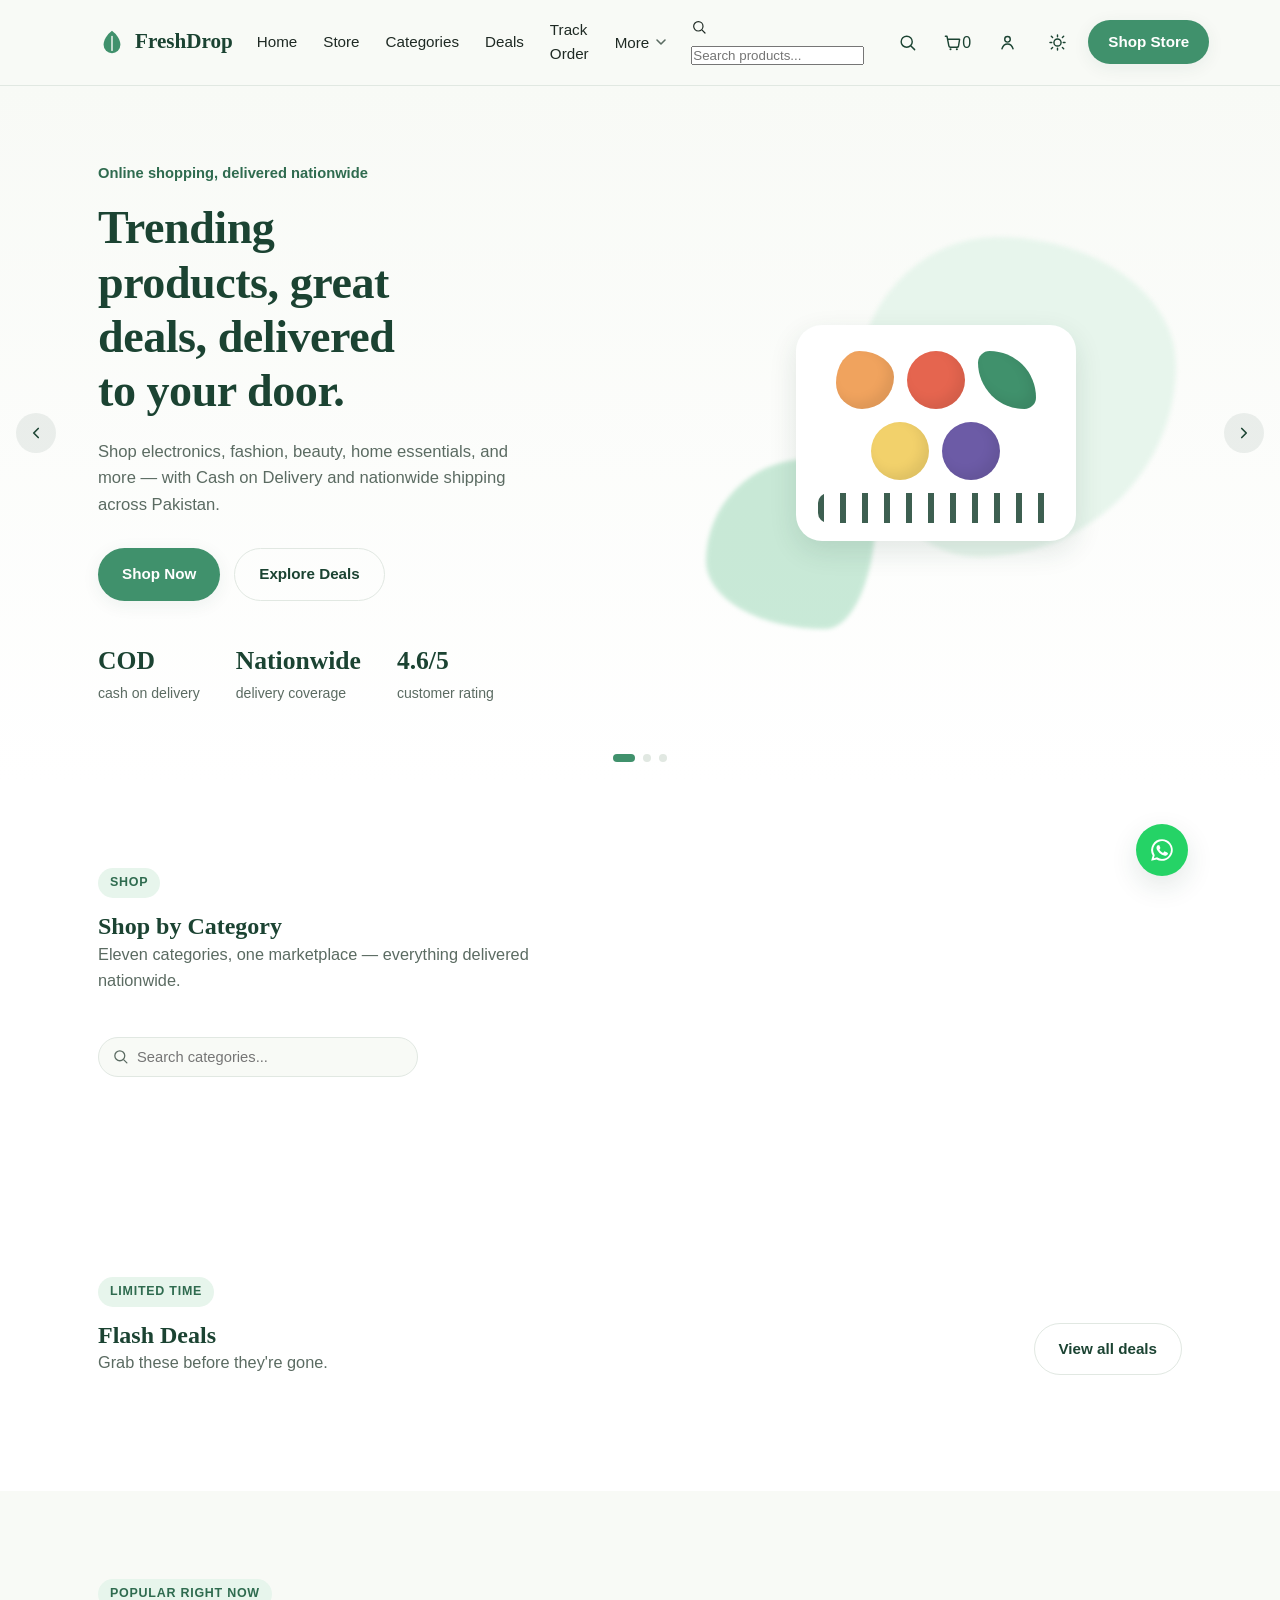
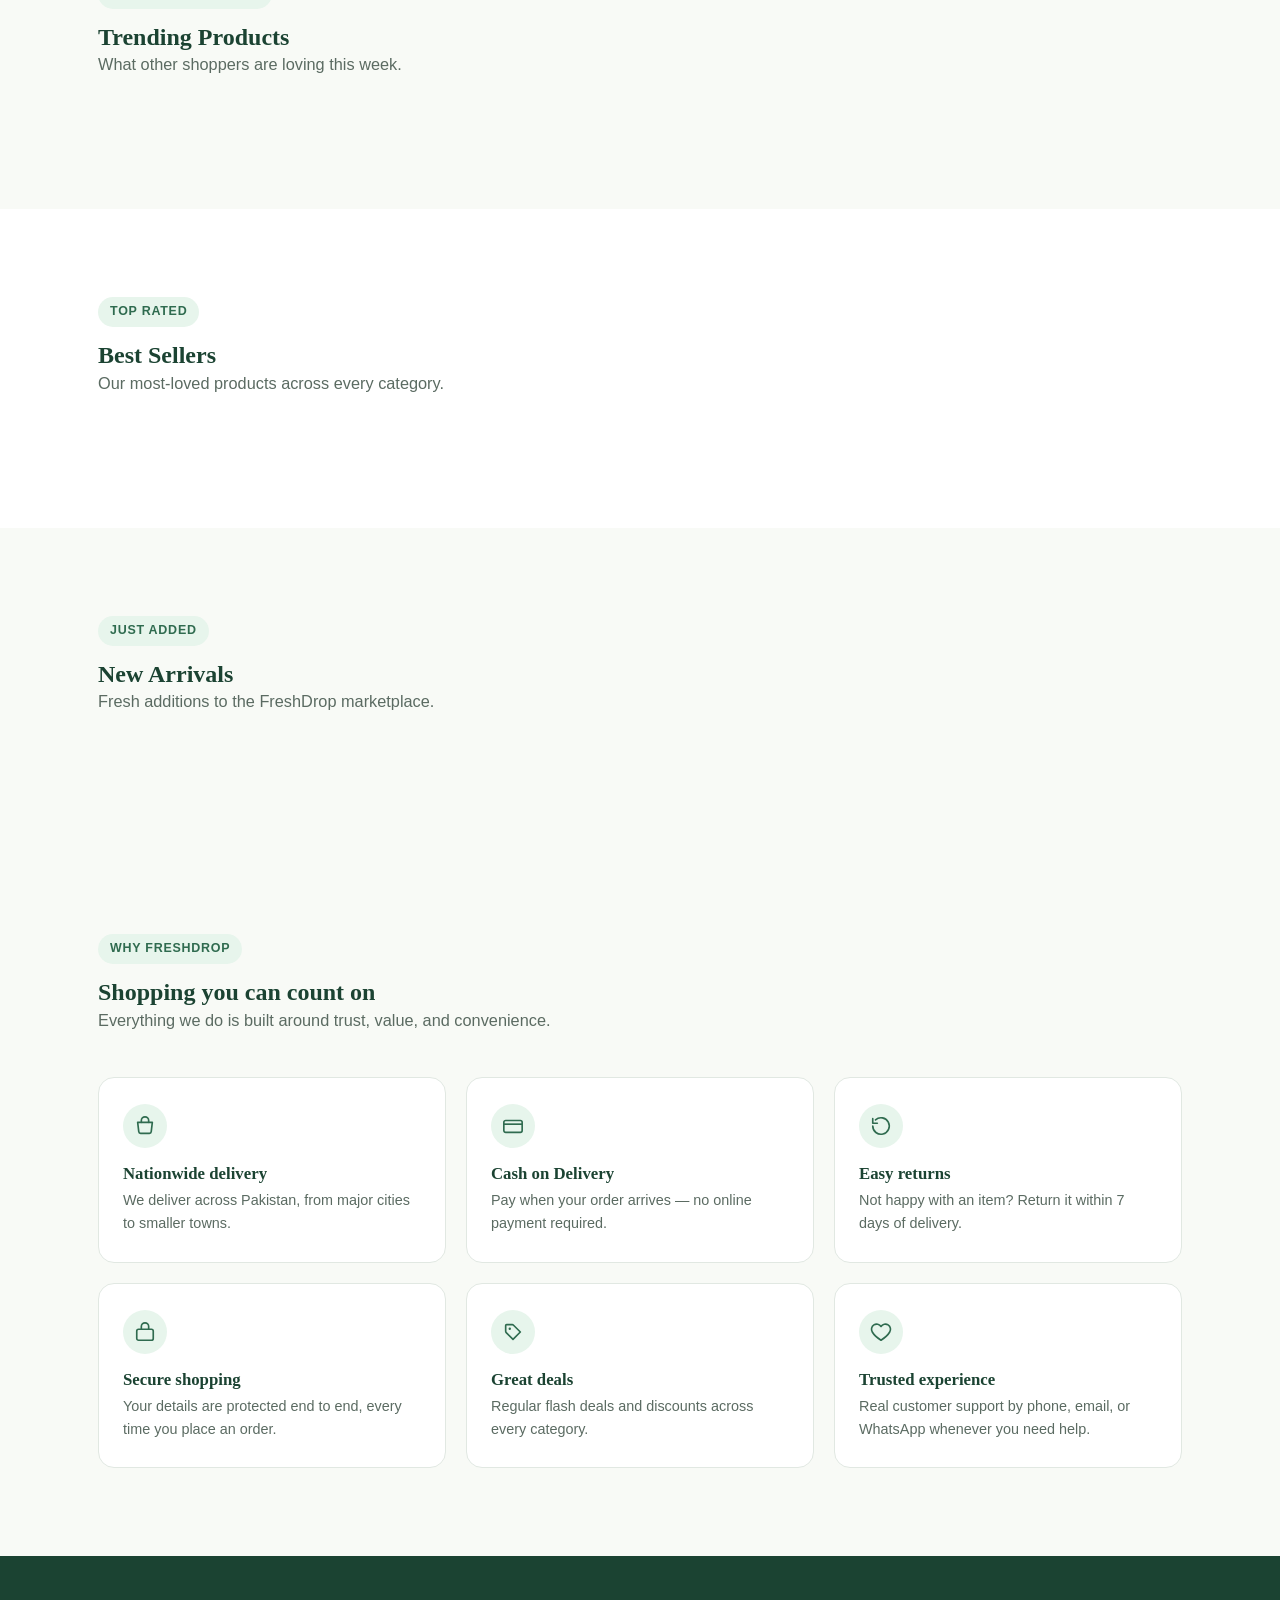
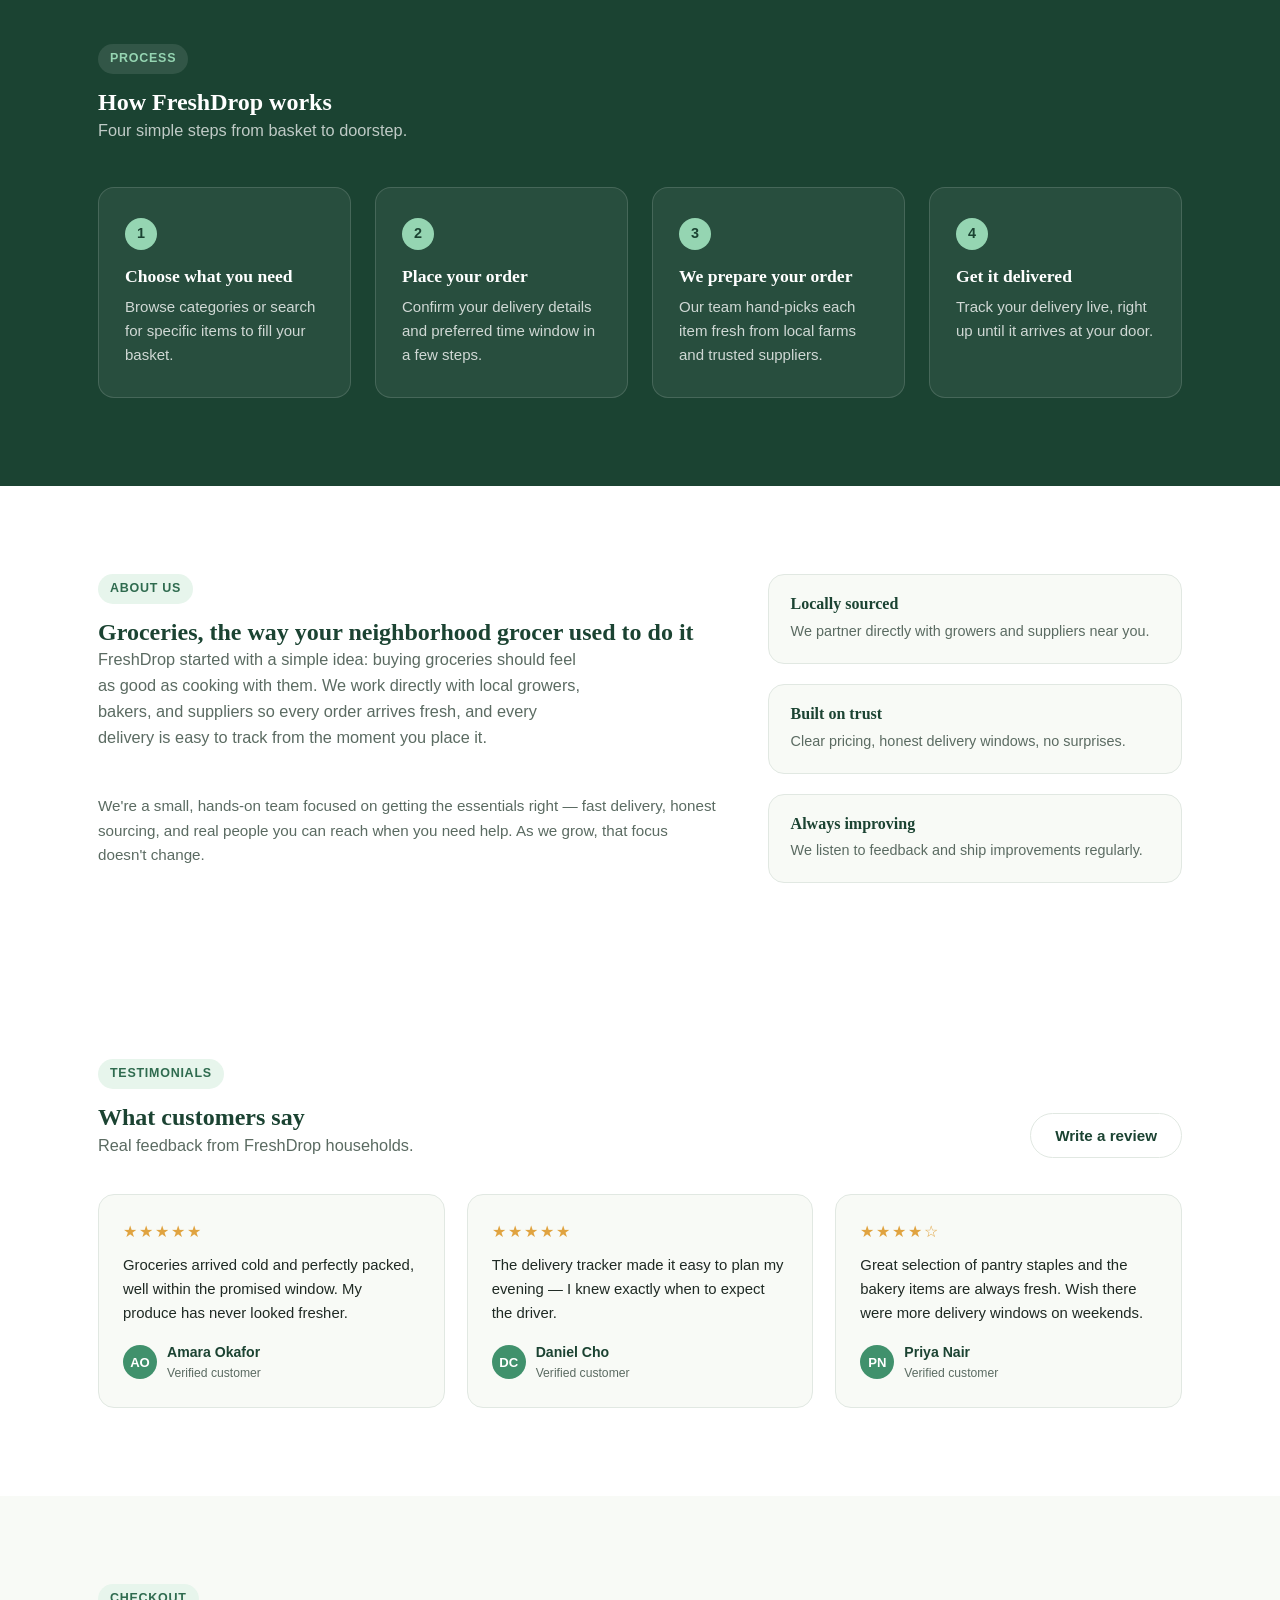
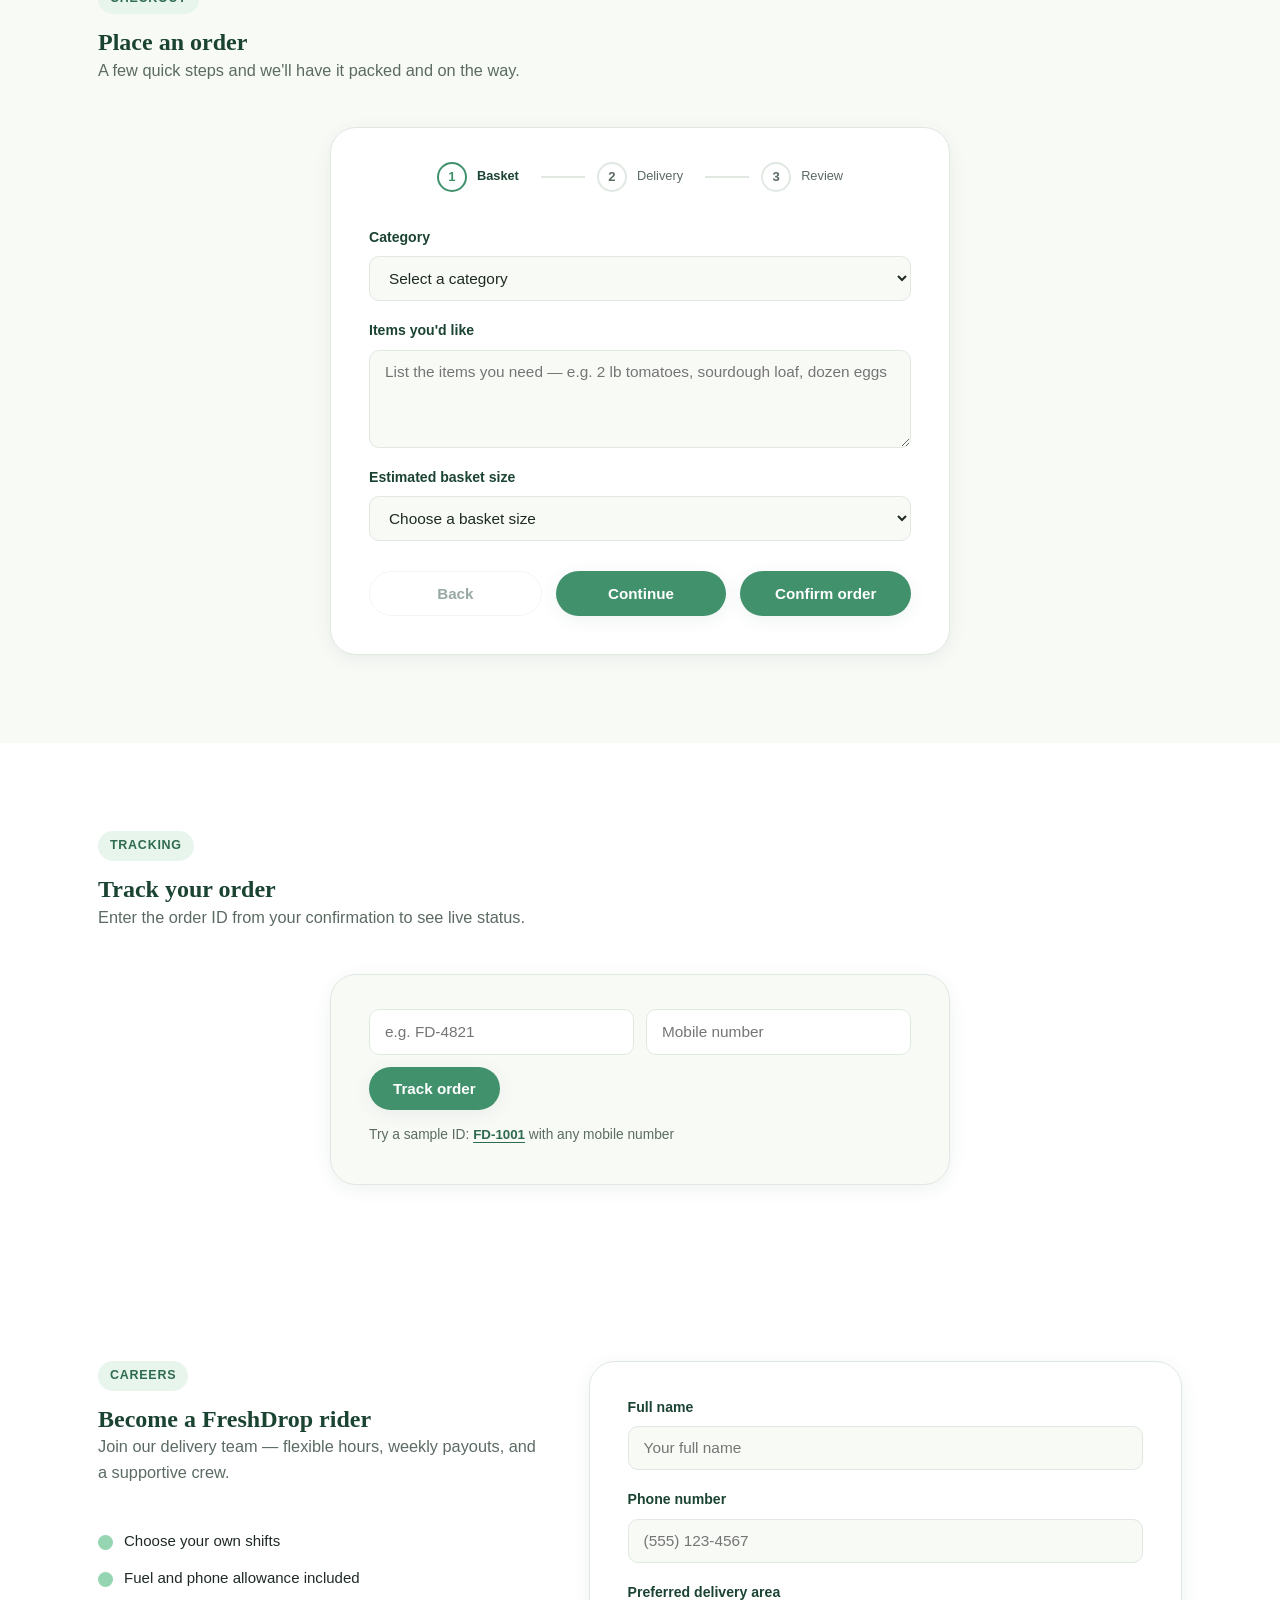
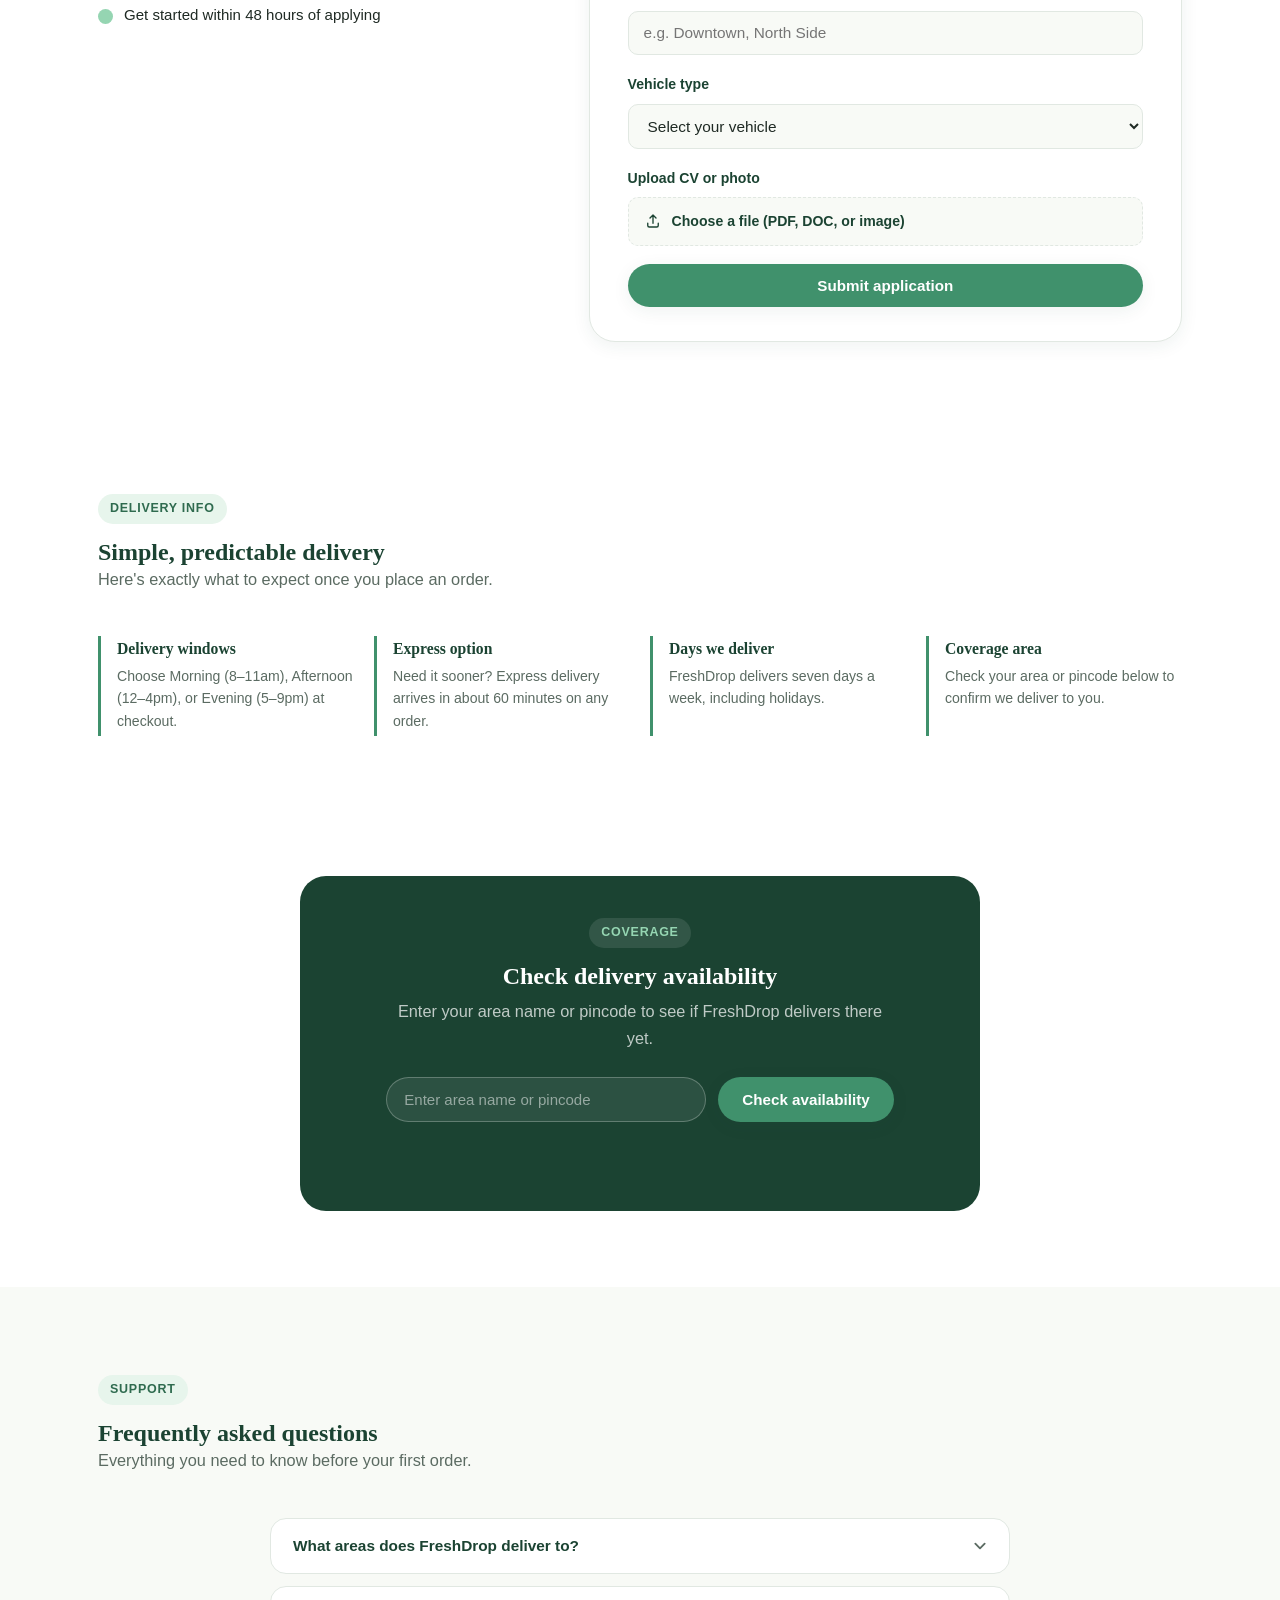
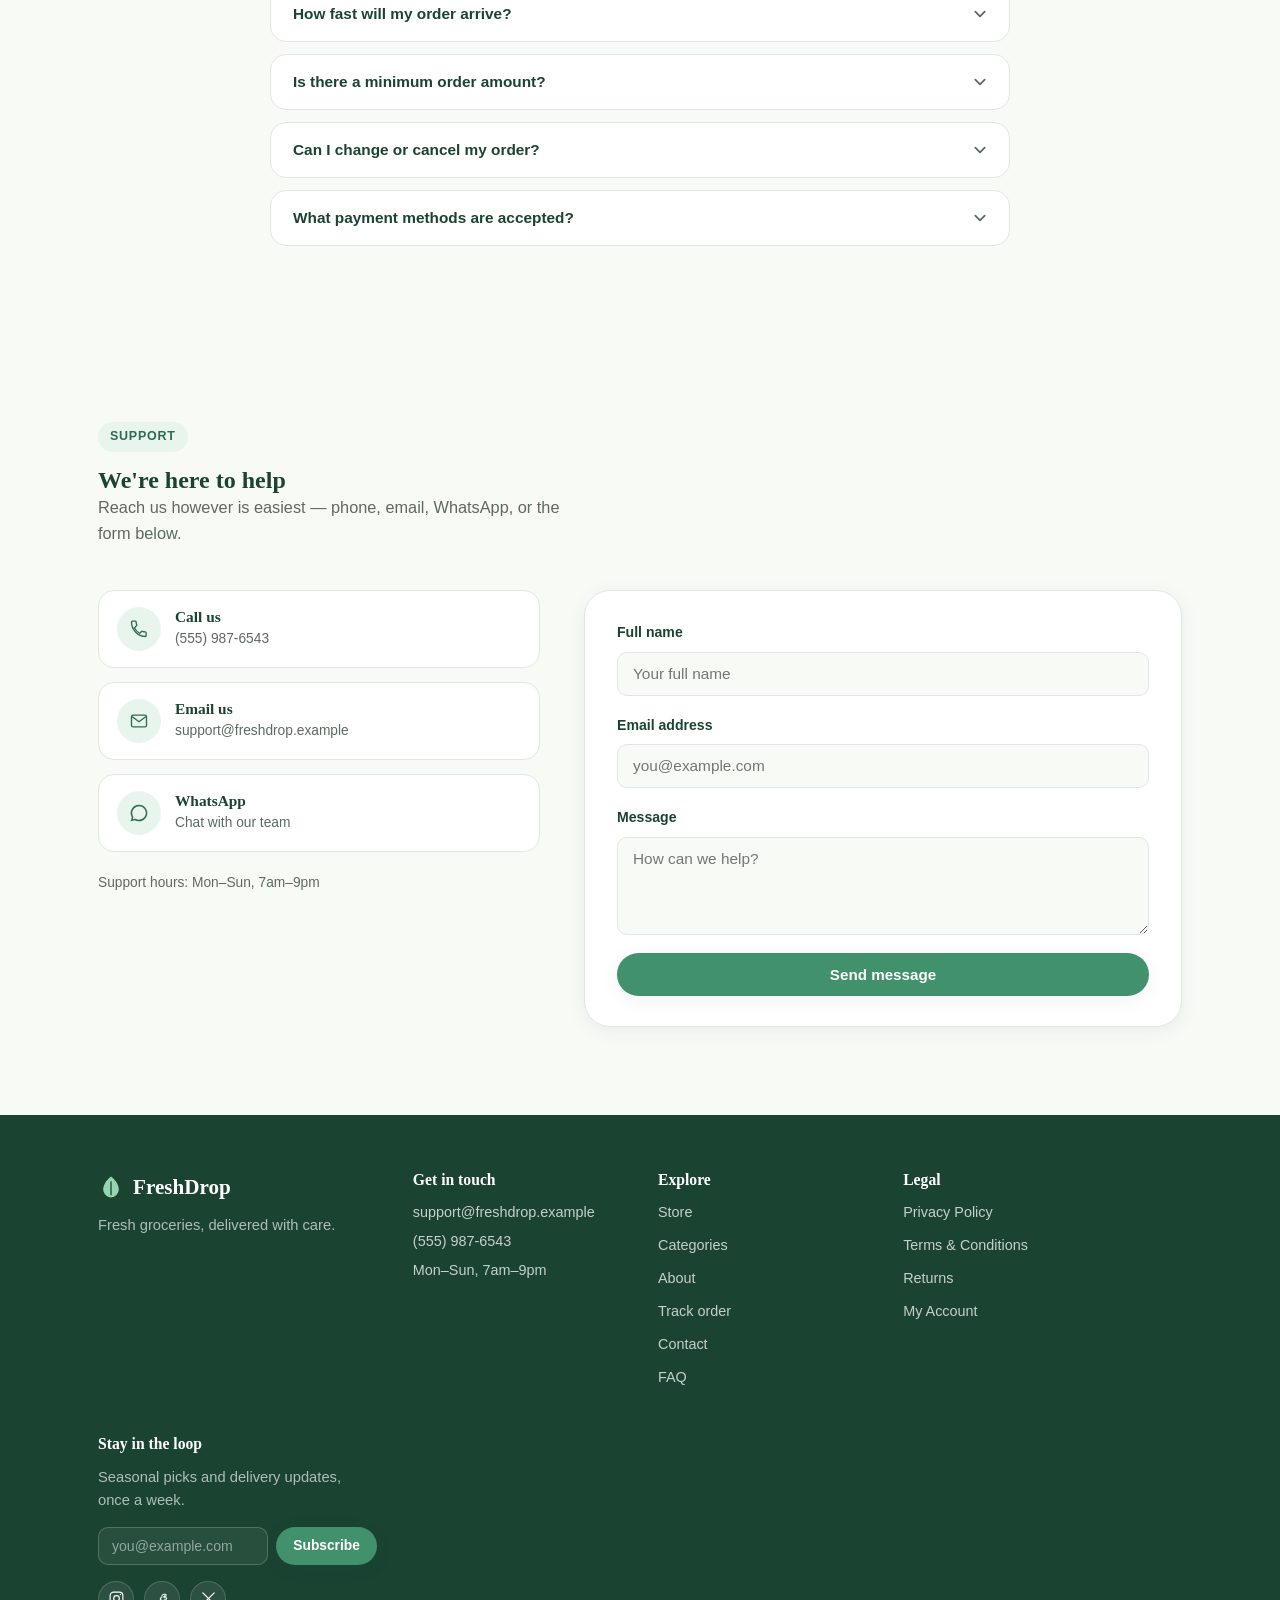
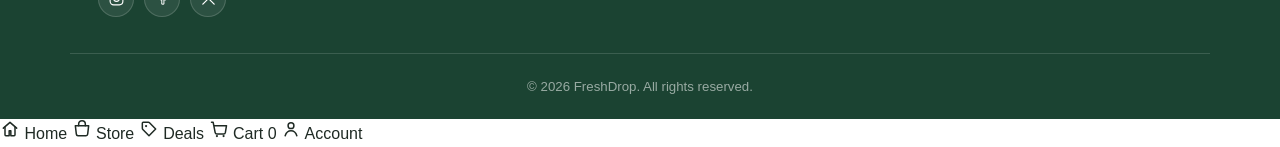
==== commit bf0c95af: "Update index.html version 2" ====
--- a/index.html
+++ b/index.html
@@ -28,7 +28,7 @@
   <link href="https://fonts.googleapis.com/css2?family=Fraunces:opsz,wght@9..144,500;9..144,600;9..144,700&family=Inter:wght@400;500;600;700&display=swap" rel="stylesheet" />
   <link rel="stylesheet" href="style.css" />
 </head>
-<body>
+<body class="has-bottom-nav">
 
   <a href="#main-content" class="skip-link">Skip to main content</a>
 
@@ -46,9 +46,11 @@
       </a>
 
       <nav class="nav-links" id="navLinks">
-        <a href="#categories">Shop</a>
-        <a href="#order">Order</a>
-        <a href="#track">Track order</a>
+        <a href="#top">Home</a>
+        <a href="store.html" class="nav-store-link">Store</a>
+        <a href="#categories">Categories</a>
+        <a href="store.html?deal=1">Deals</a>
+        <a href="#track">Track Order</a>
 
         <div class="dropdown" id="moreDropdown">
           <button class="dropdown-toggle" id="moreToggle" aria-haspopup="true" aria-expanded="false">
@@ -68,7 +70,21 @@
         </div>
       </nav>
 
+      <div class="nav-search-box">
+        <svg width="16" height="16" viewBox="0 0 24 24" fill="none" aria-hidden="true"><circle cx="11" cy="11" r="7" stroke="currentColor" stroke-width="1.8"/><path d="M21 21l-4.3-4.3" stroke="currentColor" stroke-width="1.8" stroke-linecap="round"/></svg>
+        <input type="text" id="navSearchInput" placeholder="Search products..." aria-label="Search products" />
+      </div>
+
       <div class="nav-right">
+        <button class="icon-btn mobile-search-toggle" id="mobileSearchToggle" aria-label="Search">
+          <svg width="19" height="19" viewBox="0 0 24 24" fill="none"><circle cx="11" cy="11" r="7" stroke="currentColor" stroke-width="1.8"/><path d="M21 21l-4.3-4.3" stroke="currentColor" stroke-width="1.8" stroke-linecap="round"/></svg>
+        </button>
+
+        <a href="cart.html" class="icon-btn cart-icon-btn" aria-label="View cart">
+          <svg width="19" height="19" viewBox="0 0 24 24" fill="none"><path d="M3 4h2l2.4 12.4a2 2 0 0 0 2 1.6h8.2a2 2 0 0 0 2-1.6L21 8H6" stroke="currentColor" stroke-width="1.8" stroke-linecap="round" stroke-linejoin="round"/><circle cx="9.5" cy="20.5" r="1.3" fill="currentColor"/><circle cx="17.5" cy="20.5" r="1.3" fill="currentColor"/></svg>
+          <span class="cart-badge hidden" data-cart-count>0</span>
+        </a>
+
         <button class="icon-btn" id="authToggle" aria-label="Log in or create an account">
           <svg width="19" height="19" viewBox="0 0 24 24" fill="none">
             <circle cx="12" cy="8" r="3.5" stroke="currentColor" stroke-width="1.8"/>
@@ -86,7 +102,7 @@
           </svg>
         </button>
 
-        <a href="#order" class="btn btn-primary nav-cta">Order now</a>
+        <a href="store.html" class="btn btn-primary nav-cta">Shop Store</a>
 
         <button class="hamburger" id="hamburger" aria-label="Toggle menu" aria-expanded="false" aria-controls="navLinks">
           <span></span>
@@ -97,6 +113,16 @@
     </div>
   </header>
 
+  <!-- ===== Mobile search bar (toggled) ===== -->
+  <div class="mobile-search-bar" id="mobileSearchBar" hidden>
+    <div class="section-inner">
+      <form id="mobileSearchForm" novalidate>
+        <svg width="16" height="16" viewBox="0 0 24 24" fill="none" aria-hidden="true"><circle cx="11" cy="11" r="7" stroke="currentColor" stroke-width="1.8"/><path d="M21 21l-4.3-4.3" stroke="currentColor" stroke-width="1.8" stroke-linecap="round"/></svg>
+        <input type="text" id="mobileSearchInput" placeholder="Search products..." aria-label="Search products" />
+      </form>
+    </div>
+  </div>
+
   <main id="main-content">
 
   <!-- ===== Hero slider (merged hero + auto-scrolling banner) ===== -->
@@ -107,17 +133,17 @@
       <div class="hero-slide">
         <div class="hero-slide-inner section-inner">
           <div class="hero-copy">
-            <p class="eyebrow">Same-day delivery, seven days a week</p>
-            <h1>Farm-fresh groceries, on your doorstep by evening.</h1>
-            <p class="hero-sub">FreshDrop picks, packs, and delivers produce, pantry staples, and everyday essentials from local growers &#8212; usually within three hours of ordering.</p>
+            <p class="eyebrow">Online shopping, delivered nationwide</p>
+            <h1>Trending products, great deals, delivered to your door.</h1>
+            <p class="hero-sub">Shop electronics, fashion, beauty, home essentials, and more &#8212; with Cash on Delivery and nationwide shipping across Pakistan.</p>
             <div class="hero-actions">
-              <a href="#categories" class="btn btn-primary">Shop Now</a>
-              <a href="#track" class="btn btn-ghost">Track Order</a>
+              <a href="store.html" class="btn btn-primary">Shop Now</a>
+              <a href="store.html?deal=1" class="btn btn-ghost">Explore Deals</a>
             </div>
             <dl class="hero-stats">
-              <div><dt>3 hrs</dt><dd>average delivery</dd></div>
-              <div><dt>120+</dt><dd>local suppliers</dd></div>
-              <div><dt>4.9/5</dt><dd>customer rating</dd></div>
+              <div><dt>COD</dt><dd>cash on delivery</dd></div>
+              <div><dt>Nationwide</dt><dd>delivery coverage</dd></div>
+              <div><dt>4.6/5</dt><dd>customer rating</dd></div>
             </dl>
           </div>
           <div class="hero-art" aria-hidden="true">
@@ -221,109 +247,68 @@
   </section>
 
   <!-- ===== Categories ===== -->
+  <!-- ===== Shop by Category ===== -->
   <section class="categories" id="categories">
     <div class="section-inner">
       <span class="eyebrow-tag">Shop</span>
-      <h2>What we deliver</h2>
-      <p class="section-lead">Six ways to fill your basket, sourced fresh and packed cold.</p>
+      <h2>Shop by Category</h2>
+      <p class="section-lead">Eleven categories, one marketplace &#8212; everything delivered nationwide.</p>
 
       <div class="category-toolbar">
         <div class="search-box">
           <svg width="17" height="17" viewBox="0 0 24 24" fill="none" aria-hidden="true"><circle cx="11" cy="11" r="7" stroke="currentColor" stroke-width="1.8"/><path d="M21 21l-4.3-4.3" stroke="currentColor" stroke-width="1.8" stroke-linecap="round"/></svg>
-          <input type="text" id="categorySearch" placeholder="Search categories or items..." aria-label="Search categories" />
-        </div>
-        <div class="filter-chips" id="filterChips">
-          <button class="chip active" data-filter="all" type="button">All</button>
-          <button class="chip" data-filter="produce" type="button">Produce</button>
-          <button class="chip" data-filter="bakery" type="button">Bakery</button>
-          <button class="chip" data-filter="dairy" type="button">Dairy</button>
-          <button class="chip" data-filter="meat" type="button">Meat</button>
-          <button class="chip" data-filter="pantry" type="button">Pantry</button>
-          <button class="chip" data-filter="beverages" type="button">Beverages</button>
+          <input type="text" id="categorySearch" placeholder="Search categories..." aria-label="Search categories" />
         </div>
       </div>
 
       <p class="no-results" id="noResults" hidden>No categories match your search.</p>
 
-      <div class="category-grid" id="categoryGrid">
-        <article class="category-card" data-category="produce">
-          <div class="category-icon" style="background:#E7F5EC;">&#129388;</div>
-          <h3>Fruits &amp; Vegetables</h3>
-          <p>Seasonal produce picked within 24 hours of your delivery.</p>
-          <div class="card-actions">
-            <button class="card-link" data-order-category="produce">Order this <span aria-hidden="true">&#8594;</span></button>
-            <a href="#" class="whatsapp-btn" data-whatsapp-category="produce" target="_blank" rel="noopener" aria-label="Order via WhatsApp">
-              <svg width="14" height="14" viewBox="0 0 24 24" fill="currentColor" aria-hidden="true"><path d="M12 2a10 10 0 0 0-8.6 15.1L2 22l5-1.3A10 10 0 1 0 12 2Zm0 18.2a8.1 8.1 0 0 1-4.2-1.2l-.3-.2-3 .8.8-2.9-.2-.3A8.2 8.2 0 1 1 12 20.2Zm4.5-6.1c-.2-.1-1.5-.7-1.7-.8-.2-.1-.4-.1-.6.1-.2.2-.6.8-.8 1-.1.2-.3.2-.5.1-.2-.1-1-.4-1.9-1.2-.7-.6-1.2-1.4-1.3-1.6-.1-.2 0-.4.1-.5.1-.1.2-.3.4-.4.1-.2.2-.3.2-.5.1-.2 0-.4 0-.5s-.6-1.4-.8-1.9c-.2-.5-.4-.4-.6-.4h-.5c-.2 0-.5.1-.7.3-.2.2-.9.9-.9 2.2s.9 2.5 1.1 2.7c.1.2 1.8 2.8 4.5 3.9.6.3 1.1.4 1.5.5.6.2 1.2.2 1.6.1.5-.1 1.5-.6 1.7-1.2.2-.6.2-1.1.1-1.2-.1-.1-.2-.2-.4-.3Z"/></svg>
-              WhatsApp
-            </a>
-          </div>
-        </article>
-
-        <article class="category-card" data-category="bakery">
-          <div class="category-icon" style="background:#FDF0E3;">&#127838;</div>
-          <h3>Bakery</h3>
-          <p>Fresh-baked bread, pastries, and morning essentials.</p>
-          <div class="card-actions">
-            <button class="card-link" data-order-category="bakery">Order this <span aria-hidden="true">&#8594;</span></button>
-            <a href="#" class="whatsapp-btn" data-whatsapp-category="bakery" target="_blank" rel="noopener" aria-label="Order via WhatsApp">
-              <svg width="14" height="14" viewBox="0 0 24 24" fill="currentColor" aria-hidden="true"><path d="M12 2a10 10 0 0 0-8.6 15.1L2 22l5-1.3A10 10 0 1 0 12 2Zm0 18.2a8.1 8.1 0 0 1-4.2-1.2l-.3-.2-3 .8.8-2.9-.2-.3A8.2 8.2 0 1 1 12 20.2Zm4.5-6.1c-.2-.1-1.5-.7-1.7-.8-.2-.1-.4-.1-.6.1-.2.2-.6.8-.8 1-.1.2-.3.2-.5.1-.2-.1-1-.4-1.9-1.2-.7-.6-1.2-1.4-1.3-1.6-.1-.2 0-.4.1-.5.1-.1.2-.3.4-.4.1-.2.2-.3.2-.5.1-.2 0-.4 0-.5s-.6-1.4-.8-1.9c-.2-.5-.4-.4-.6-.4h-.5c-.2 0-.5.1-.7.3-.2.2-.9.9-.9 2.2s.9 2.5 1.1 2.7c.1.2 1.8 2.8 4.5 3.9.6.3 1.1.4 1.5.5.6.2 1.2.2 1.6.1.5-.1 1.5-.6 1.7-1.2.2-.6.2-1.1.1-1.2-.1-.1-.2-.2-.4-.3Z"/></svg>
-              WhatsApp
-            </a>
-          </div>
-        </article>
-
-        <article class="category-card" data-category="dairy">
-          <div class="category-icon" style="background:#E9F1FB;">&#129371;</div>
-          <h3>Dairy &amp; Eggs</h3>
-          <p>Milk, cheese, and farm eggs, kept cold from source to door.</p>
-          <div class="card-actions">
-            <button class="card-link" data-order-category="dairy">Order this <span aria-hidden="true">&#8594;</span></button>
-            <a href="#" class="whatsapp-btn" data-whatsapp-category="dairy" target="_blank" rel="noopener" aria-label="Order via WhatsApp">
-              <svg width="14" height="14" viewBox="0 0 24 24" fill="currentColor" aria-hidden="true"><path d="M12 2a10 10 0 0 0-8.6 15.1L2 22l5-1.3A10 10 0 1 0 12 2Zm0 18.2a8.1 8.1 0 0 1-4.2-1.2l-.3-.2-3 .8.8-2.9-.2-.3A8.2 8.2 0 1 1 12 20.2Zm4.5-6.1c-.2-.1-1.5-.7-1.7-.8-.2-.1-.4-.1-.6.1-.2.2-.6.8-.8 1-.1.2-.3.2-.5.1-.2-.1-1-.4-1.9-1.2-.7-.6-1.2-1.4-1.3-1.6-.1-.2 0-.4.1-.5.1-.1.2-.3.4-.4.1-.2.2-.3.2-.5.1-.2 0-.4 0-.5s-.6-1.4-.8-1.9c-.2-.5-.4-.4-.6-.4h-.5c-.2 0-.5.1-.7.3-.2.2-.9.9-.9 2.2s.9 2.5 1.1 2.7c.1.2 1.8 2.8 4.5 3.9.6.3 1.1.4 1.5.5.6.2 1.2.2 1.6.1.5-.1 1.5-.6 1.7-1.2.2-.6.2-1.1.1-1.2-.1-.1-.2-.2-.4-.3Z"/></svg>
-              WhatsApp
-            </a>
-          </div>
-        </article>
-
-        <article class="category-card" data-category="meat">
-          <div class="category-icon" style="background:#FBEAEA;">&#127831;</div>
-          <h3>Meat &amp; Seafood</h3>
-          <p>Butcher-cut meat and fresh seafood, delivered chilled.</p>
-          <div class="card-actions">
-            <button class="card-link" data-order-category="meat">Order this <span aria-hidden="true">&#8594;</span></button>
-            <a href="#" class="whatsapp-btn" data-whatsapp-category="meat" target="_blank" rel="noopener" aria-label="Order via WhatsApp">
-              <svg width="14" height="14" viewBox="0 0 24 24" fill="currentColor" aria-hidden="true"><path d="M12 2a10 10 0 0 0-8.6 15.1L2 22l5-1.3A10 10 0 1 0 12 2Zm0 18.2a8.1 8.1 0 0 1-4.2-1.2l-.3-.2-3 .8.8-2.9-.2-.3A8.2 8.2 0 1 1 12 20.2Zm4.5-6.1c-.2-.1-1.5-.7-1.7-.8-.2-.1-.4-.1-.6.1-.2.2-.6.8-.8 1-.1.2-.3.2-.5.1-.2-.1-1-.4-1.9-1.2-.7-.6-1.2-1.4-1.3-1.6-.1-.2 0-.4.1-.5.1-.1.2-.3.4-.4.1-.2.2-.3.2-.5.1-.2 0-.4 0-.5s-.6-1.4-.8-1.9c-.2-.5-.4-.4-.6-.4h-.5c-.2 0-.5.1-.7.3-.2.2-.9.9-.9 2.2s.9 2.5 1.1 2.7c.1.2 1.8 2.8 4.5 3.9.6.3 1.1.4 1.5.5.6.2 1.2.2 1.6.1.5-.1 1.5-.6 1.7-1.2.2-.6.2-1.1.1-1.2-.1-.1-.2-.2-.4-.3Z"/></svg>
-              WhatsApp
-            </a>
-          </div>
-        </article>
-
-        <article class="category-card" data-category="pantry">
-          <div class="category-icon" style="background:#F0EAFB;">&#129530;</div>
-          <h3>Pantry Staples</h3>
-          <p>Rice, oils, spices, and everyday cooking basics.</p>
-          <div class="card-actions">
-            <button class="card-link" data-order-category="pantry">Order this <span aria-hidden="true">&#8594;</span></button>
-            <a href="#" class="whatsapp-btn" data-whatsapp-category="pantry" target="_blank" rel="noopener" aria-label="Order via WhatsApp">
-              <svg width="14" height="14" viewBox="0 0 24 24" fill="currentColor" aria-hidden="true"><path d="M12 2a10 10 0 0 0-8.6 15.1L2 22l5-1.3A10 10 0 1 0 12 2Zm0 18.2a8.1 8.1 0 0 1-4.2-1.2l-.3-.2-3 .8.8-2.9-.2-.3A8.2 8.2 0 1 1 12 20.2Zm4.5-6.1c-.2-.1-1.5-.7-1.7-.8-.2-.1-.4-.1-.6.1-.2.2-.6.8-.8 1-.1.2-.3.2-.5.1-.2-.1-1-.4-1.9-1.2-.7-.6-1.2-1.4-1.3-1.6-.1-.2 0-.4.1-.5.1-.1.2-.3.4-.4.1-.2.2-.3.2-.5.1-.2 0-.4 0-.5s-.6-1.4-.8-1.9c-.2-.5-.4-.4-.6-.4h-.5c-.2 0-.5.1-.7.3-.2.2-.9.9-.9 2.2s.9 2.5 1.1 2.7c.1.2 1.8 2.8 4.5 3.9.6.3 1.1.4 1.5.5.6.2 1.2.2 1.6.1.5-.1 1.5-.6 1.7-1.2.2-.6.2-1.1.1-1.2-.1-.1-.2-.2-.4-.3Z"/></svg>
-              WhatsApp
-            </a>
-          </div>
-        </article>
-
-        <article class="category-card" data-category="beverages">
-          <div class="category-icon" style="background:#EAF7F2;">&#129475;</div>
-          <h3>Beverages</h3>
-          <p>Juices, teas, and coffee, sourced from local roasters.</p>
-          <div class="card-actions">
-            <button class="card-link" data-order-category="beverages">Order this <span aria-hidden="true">&#8594;</span></button>
-            <a href="#" class="whatsapp-btn" data-whatsapp-category="beverages" target="_blank" rel="noopener" aria-label="Order via WhatsApp">
-              <svg width="14" height="14" viewBox="0 0 24 24" fill="currentColor" aria-hidden="true"><path d="M12 2a10 10 0 0 0-8.6 15.1L2 22l5-1.3A10 10 0 1 0 12 2Zm0 18.2a8.1 8.1 0 0 1-4.2-1.2l-.3-.2-3 .8.8-2.9-.2-.3A8.2 8.2 0 1 1 12 20.2Zm4.5-6.1c-.2-.1-1.5-.7-1.7-.8-.2-.1-.4-.1-.6.1-.2.2-.6.8-.8 1-.1.2-.3.2-.5.1-.2-.1-1-.4-1.9-1.2-.7-.6-1.2-1.4-1.3-1.6-.1-.2 0-.4.1-.5.1-.1.2-.3.4-.4.1-.2.2-.3.2-.5.1-.2 0-.4 0-.5s-.6-1.4-.8-1.9c-.2-.5-.4-.4-.6-.4h-.5c-.2 0-.5.1-.7.3-.2.2-.9.9-.9 2.2s.9 2.5 1.1 2.7c.1.2 1.8 2.8 4.5 3.9.6.3 1.1.4 1.5.5.6.2 1.2.2 1.6.1.5-.1 1.5-.6 1.7-1.2.2-.6.2-1.1.1-1.2-.1-.1-.2-.2-.4-.3Z"/></svg>
-              WhatsApp
-            </a>
-          </div>
-        </article>
-      </div>
+      <div class="category-grid" id="categoryGrid"><!-- populated by script.js from PRODUCT_CATEGORIES --></div>
+    </div>
+  </section>
+
+  <!-- ===== Flash Deals ===== -->
+  <section class="why-us" id="flash-deals" style="background: var(--white);">
+    <div class="section-inner">
+      <div class="reviews-head">
+        <div>
+          <span class="eyebrow-tag">Limited time</span>
+          <h2>Flash Deals</h2>
+          <p class="section-lead" style="margin-bottom: 0;">Grab these before they're gone.</p>
+        </div>
+        <a href="store.html?deal=1" class="btn btn-ghost">View all deals</a>
+      </div>
+      <div class="store-product-grid" id="flashDealsGrid" style="margin-top: 28px;"></div>
+    </div>
+  </section>
+
+  <!-- ===== Trending Products ===== -->
+  <section class="why-us" id="trending-products">
+    <div class="section-inner">
+      <span class="eyebrow-tag">Popular right now</span>
+      <h2>Trending Products</h2>
+      <p class="section-lead">What other shoppers are loving this week.</p>
+      <div class="store-product-grid" id="trendingGrid"></div>
+    </div>
+  </section>
+
+  <!-- ===== Best Sellers ===== -->
+  <section class="why-us" id="best-sellers" style="background: var(--white);">
+    <div class="section-inner">
+      <span class="eyebrow-tag">Top rated</span>
+      <h2>Best Sellers</h2>
+      <p class="section-lead">Our most-loved products across every category.</p>
+      <div class="store-product-grid" id="bestSellersGrid"></div>
+    </div>
+  </section>
+
+  <!-- ===== New Arrivals ===== -->
+  <section class="why-us" id="new-arrivals">
+    <div class="section-inner">
+      <span class="eyebrow-tag">Just added</span>
+      <h2>New Arrivals</h2>
+      <p class="section-lead">Fresh additions to the FreshDrop marketplace.</p>
+      <div class="store-product-grid" id="newArrivalsGrid"></div>
     </div>
   </section>
 
@@ -331,39 +316,39 @@
   <section class="why-us" id="why-freshdrop">
     <div class="section-inner">
       <span class="eyebrow-tag">Why FreshDrop</span>
-      <h2>Groceries you can count on</h2>
-      <p class="section-lead">Everything we do is built around speed, freshness, and peace of mind.</p>
+      <h2>Shopping you can count on</h2>
+      <p class="section-lead">Everything we do is built around trust, value, and convenience.</p>
 
       <div class="why-grid">
         <div class="why-card">
-          <div class="why-icon"><svg width="22" height="22" viewBox="0 0 24 24" fill="none" aria-hidden="true"><path d="M13 2 4 14h6l-1 8 9-12h-6l1-8Z" stroke="currentColor" stroke-width="1.8" stroke-linejoin="round" stroke-linecap="round"/></svg></div>
-          <h3>Fast delivery</h3>
-          <p>Most orders arrive within 3 hours, with express delivery available in 60 minutes.</p>
+          <div class="why-icon"><svg width="22" height="22" viewBox="0 0 24 24" fill="none" aria-hidden="true"><path d="M4 8h16l-1.2 10.2a2 2 0 0 1-2 1.8H7.2a2 2 0 0 1-2-1.8L4 8Z" stroke="currentColor" stroke-width="1.8" stroke-linejoin="round"/><path d="M8 8V6a4 4 0 0 1 8 0v2" stroke="currentColor" stroke-width="1.8" stroke-linecap="round"/></svg></div>
+          <h3>Nationwide delivery</h3>
+          <p>We deliver across Pakistan, from major cities to smaller towns.</p>
         </div>
         <div class="why-card">
-          <div class="why-icon"><svg width="22" height="22" viewBox="0 0 24 24" fill="none" aria-hidden="true"><path d="M12 3c-1 3-5 5-5 10a5 5 0 0 0 10 0c0-5-4-7-5-10Z" stroke="currentColor" stroke-width="1.8" stroke-linejoin="round"/></svg></div>
-          <h3>Guaranteed freshness</h3>
-          <p>Produce is sourced from local growers and packed cold from source to door.</p>
+          <div class="why-icon"><svg width="22" height="22" viewBox="0 0 24 24" fill="none" aria-hidden="true"><rect x="2" y="6" width="20" height="13" rx="2" stroke="currentColor" stroke-width="1.8"/><path d="M2 10h20" stroke="currentColor" stroke-width="1.8"/></svg></div>
+          <h3>Cash on Delivery</h3>
+          <p>Pay when your order arrives &#8212; no online payment required.</p>
+        </div>
+        <div class="why-card">
+          <div class="why-icon"><svg width="22" height="22" viewBox="0 0 24 24" fill="none" aria-hidden="true"><path d="M3 12a9 9 0 1 0 3-6.7M3 4v5h5" stroke="currentColor" stroke-width="1.8" stroke-linecap="round" stroke-linejoin="round"/></svg></div>
+          <h3>Easy returns</h3>
+          <p>Not happy with an item? Return it within 7 days of delivery.</p>
         </div>
         <div class="why-card">
           <div class="why-icon"><svg width="22" height="22" viewBox="0 0 24 24" fill="none" aria-hidden="true"><rect x="3" y="9" width="18" height="12" rx="2" stroke="currentColor" stroke-width="1.8"/><path d="M8 9V6a4 4 0 0 1 8 0v3" stroke="currentColor" stroke-width="1.8" stroke-linecap="round"/></svg></div>
-          <h3>Secure checkout</h3>
+          <h3>Secure shopping</h3>
           <p>Your details are protected end to end, every time you place an order.</p>
         </div>
         <div class="why-card">
-          <div class="why-icon"><svg width="22" height="22" viewBox="0 0 24 24" fill="none" aria-hidden="true"><circle cx="12" cy="12" r="9" stroke="currentColor" stroke-width="1.8"/><path d="M12 7v5l3.5 2" stroke="currentColor" stroke-width="1.8" stroke-linecap="round" stroke-linejoin="round"/></svg></div>
-          <h3>Live order tracking</h3>
-          <p>Follow every stage of your delivery in real time, from basket to doorstep.</p>
-        </div>
-        <div class="why-card">
-          <div class="why-icon"><svg width="22" height="22" viewBox="0 0 24 24" fill="none" aria-hidden="true"><path d="M4 6h16M4 12h16M4 18h10" stroke="currentColor" stroke-width="1.8" stroke-linecap="round"/></svg></div>
-          <h3>Easy ordering</h3>
-          <p>Pick a category, tell us what you need, and confirm &#8212; done in under a minute.</p>
+          <div class="why-icon"><svg width="22" height="22" viewBox="0 0 24 24" fill="none" aria-hidden="true"><path d="M20 12 12.6 4.6a2 2 0 0 0-1.4-.6H5a1 1 0 0 0-1 1v6.2c0 .5.2 1 .6 1.4L12 20l8-8Z" stroke="currentColor" stroke-width="1.8" stroke-linejoin="round"/><circle cx="8.5" cy="8.5" r="1.3" fill="currentColor"/></svg></div>
+          <h3>Great deals</h3>
+          <p>Regular flash deals and discounts across every category.</p>
         </div>
         <div class="why-card">
           <div class="why-icon"><svg width="22" height="22" viewBox="0 0 24 24" fill="none" aria-hidden="true"><path d="M12 21s-7-4.6-9.5-9A5.5 5.5 0 0 1 12 6a5.5 5.5 0 0 1 9.5 6c-2.5 4.4-9.5 9-9.5 9Z" stroke="currentColor" stroke-width="1.8" stroke-linejoin="round"/></svg></div>
-          <h3>Real customer support</h3>
-          <p>Reach a real person by phone, email, or WhatsApp whenever you need help.</p>
+          <h3>Trusted experience</h3>
+          <p>Real customer support by phone, email, or WhatsApp whenever you need help.</p>
         </div>
       </div>
     </div>
@@ -542,9 +527,10 @@
       <div class="tracking-panel card-panel">
         <form class="tracking-form" id="trackingForm" novalidate>
           <input type="text" id="trackingId" name="trackingId" placeholder="e.g. FD-4821" aria-label="Order ID" required />
+          <input type="tel" id="trackingMobile" name="trackingMobile" placeholder="Mobile number" aria-label="Mobile number" required />
           <button type="submit" class="btn btn-primary">Track order</button>
         </form>
-        <p class="tracking-hint">Try a sample ID: <button type="button" class="link-btn" id="sampleIdBtn">FD-1001</button></p>
+        <p class="tracking-hint">Try a sample ID: <button type="button" class="link-btn" id="sampleIdBtn">FD-1001</button> with any mobile number</p>
 
         <div class="tracking-result" id="trackingResult" hidden>
           <div class="tracking-result-head">
@@ -784,10 +770,11 @@
 
       <div class="footer-links">
         <h4>Explore</h4>
-        <a href="#categories">Shop</a>
-        <a href="#reviews">Reviews</a>
+        <a href="store.html">Store</a>
+        <a href="#categories">Categories</a>
+        <a href="#about">About</a>
         <a href="#track">Track order</a>
-        <a href="#rider-registration">Become a rider</a>
+        <a href="#contact">Contact</a>
         <a href="#faq">FAQ</a>
       </div>
 
@@ -795,6 +782,7 @@
         <h4>Legal</h4>
         <a href="privacy.html">Privacy Policy</a>
         <a href="terms.html">Terms &amp; Conditions</a>
+        <a href="terms.html#returns">Returns</a>
         <a href="account.html">My Account</a>
       </div>
 
@@ -815,6 +803,33 @@
     <p class="footer-bottom">&#169; 2026 FreshDrop. All rights reserved.</p>
   </footer>
 
+  <!-- ===== Mobile bottom navigation ===== -->
+  <nav class="mobile-bottom-nav" aria-label="Mobile navigation">
+    <div class="mobile-bottom-nav-inner">
+      <a href="index.html" class="bottom-nav-item active">
+        <svg width="20" height="20" viewBox="0 0 24 24" fill="none" aria-hidden="true"><path d="M4 11 12 4l8 7" stroke="currentColor" stroke-width="1.8" stroke-linecap="round" stroke-linejoin="round"/><path d="M6 10v9a1 1 0 0 0 1 1h4v-6h2v6h4a1 1 0 0 0 1-1v-9" stroke="currentColor" stroke-width="1.8" stroke-linecap="round" stroke-linejoin="round"/></svg>
+        Home
+      </a>
+      <a href="store.html" class="bottom-nav-item">
+        <svg width="20" height="20" viewBox="0 0 24 24" fill="none" aria-hidden="true"><path d="M4 8h16l-1.2 10.2a2 2 0 0 1-2 1.8H7.2a2 2 0 0 1-2-1.8L4 8Z" stroke="currentColor" stroke-width="1.8" stroke-linejoin="round"/><path d="M8 8V6a4 4 0 0 1 8 0v2" stroke="currentColor" stroke-width="1.8" stroke-linecap="round"/></svg>
+        Store
+      </a>
+      <a href="store.html?deal=1" class="bottom-nav-item">
+        <svg width="20" height="20" viewBox="0 0 24 24" fill="none" aria-hidden="true"><path d="M20 12 12.6 4.6a2 2 0 0 0-1.4-.6H5a1 1 0 0 0-1 1v6.2c0 .5.2 1 .6 1.4L12 20l8-8Z" stroke="currentColor" stroke-width="1.8" stroke-linejoin="round"/><circle cx="8.5" cy="8.5" r="1.3" fill="currentColor"/></svg>
+        Deals
+      </a>
+      <a href="cart.html" class="bottom-nav-item">
+        <svg width="20" height="20" viewBox="0 0 24 24" fill="none" aria-hidden="true"><path d="M3 4h2l2.4 12.4a2 2 0 0 0 2 1.6h8.2a2 2 0 0 0 2-1.6L21 8H6" stroke="currentColor" stroke-width="1.8" stroke-linecap="round" stroke-linejoin="round"/><circle cx="9.5" cy="20.5" r="1.3" fill="currentColor"/><circle cx="17.5" cy="20.5" r="1.3" fill="currentColor"/></svg>
+        Cart
+        <span class="bottom-nav-badge hidden" data-cart-count>0</span>
+      </a>
+      <a href="account.html" class="bottom-nav-item">
+        <svg width="20" height="20" viewBox="0 0 24 24" fill="none" aria-hidden="true"><circle cx="12" cy="8" r="3.5" stroke="currentColor" stroke-width="1.8"/><path d="M5 20c1.2-3.8 4.2-6 7-6s5.8 2.2 7 6" stroke="currentColor" stroke-width="1.8" stroke-linecap="round"/></svg>
+        Account
+      </a>
+    </div>
+  </nav>
+
   <!-- ===== Floating actions ===== -->
   <button class="back-to-top" id="backToTop" aria-label="Back to top">
     <svg width="18" height="18" viewBox="0 0 24 24" fill="none"><path d="M12 19V5M5 12l7-7 7 7" stroke="currentColor" stroke-width="2" stroke-linecap="round" stroke-linejoin="round"/></svg>
@@ -917,6 +932,11 @@
 
   <div class="toast-container" id="toastContainer" aria-live="polite"></div>
 
+  <script src="products-data.js"></script>
+  <script src="cart.js"></script>
+  <script src="wishlist.js"></script>
+  <script src="orders-store.js"></script>
+  <script src="marketplace-ui.js"></script>
   <script src="script.js"></script>
 </body>
 </html>
--- a/style.css
+++ b/style.css
@@ -0,0 +1,629 @@
+/* ==========================================================================
+   FreshDrop — Stylesheet (clean redesign)
+   Palette: forest #1B4332, leaf #40916C, lime #95D5B2, cream #F8FAF6
+   Type: Fraunces (display) + Inter (body)
+   ========================================================================== */
+
+:root {
+  --forest: #1b4332;
+  --leaf: #40916c;
+  --leaf-dark: #2f6b4f;
+  --lime: #95d5b2;
+  --lime-soft: #e7f5ec;
+  --cream: #f8faf6;
+  --white: #ffffff;
+  --charcoal: #1f2a24;
+  --muted: #5b6b62;
+  --border: #e1e8e2;
+  --amber: #e0a340;
+  --red: #d9756a;
+
+  --font-display: "Fraunces", Georgia, serif;
+  --font-body: "Inter", -apple-system, BlinkMacSystemFont, "Segoe UI", sans-serif;
+
+  --radius-sm: 10px;
+  --radius-md: 16px;
+  --radius-lg: 26px;
+
+  --shadow-soft: 0 4px 18px rgba(27, 67, 50, 0.07);
+  --shadow-medium: 0 10px 28px rgba(27, 67, 50, 0.12);
+  --shadow-pop: 0 16px 44px rgba(27, 67, 50, 0.18);
+
+  --container: 1140px;
+  --section-pad: 88px;
+
+  color-scheme: light;
+}
+
+:root[data-theme="dark"] {
+  color-scheme: dark;
+  --forest: #eaf5ee;
+  --leaf: #57b98a;
+  --leaf-dark: #7fd1a8;
+  --lime: #2f6b4f;
+  --lime-soft: #16261d;
+  --cream: #141a17;
+  --white: #1b2320;
+  --charcoal: #eaf1ec;
+  --muted: #9fb0a7;
+  --border: #2b352f;
+  --shadow-soft: 0 4px 18px rgba(0, 0, 0, 0.3);
+  --shadow-medium: 0 10px 28px rgba(0, 0, 0, 0.4);
+  --shadow-pop: 0 16px 44px rgba(0, 0, 0, 0.5);
+}
+
+:root[data-theme="dark"] body { background: var(--cream); }
+:root[data-theme="dark"] .navbar { background: rgba(20, 26, 23, 0.92); }
+:root[data-theme="dark"] .blob-a,
+:root[data-theme="dark"] .blob-b { opacity: 0.25; }
+:root[data-theme="dark"] .crate { background: var(--white); }
+:root[data-theme="dark"] .how-it-works,
+:root[data-theme="dark"] .site-footer,
+:root[data-theme="dark"] .checker-panel { background: #0f1613; }
+
+/* ---------- Reset & base ---------- */
+* { box-sizing: border-box; margin: 0; padding: 0; }
+html { scroll-behavior: smooth; scroll-padding-top: 76px; }
+body {
+  font-family: var(--font-body);
+  color: var(--charcoal);
+  background: var(--white);
+  line-height: 1.6;
+  -webkit-font-smoothing: antialiased;
+  transition: background-color 0.3s ease, color 0.3s ease;
+}
+img { max-width: 100%; display: block; }
+a { text-decoration: none; color: inherit; }
+ul, ol { list-style: none; }
+h1, h2, h3, h4 { font-family: var(--font-display); font-weight: 600; line-height: 1.18; color: var(--forest); }
+button { font-family: inherit; cursor: pointer; border: none; background: none; }
+input, select, textarea { font-family: inherit; }
+:focus-visible { outline: 3px solid var(--leaf); outline-offset: 2px; }
+.section-inner { max-width: var(--container); margin: 0 auto; padding: 0 28px; }
+@media (prefers-reduced-motion: reduce) { * { animation-duration: 0.001ms !important; transition-duration: 0.001ms !important; } }
+
+.eyebrow-tag {
+  display: inline-block;
+  font-size: 0.78rem;
+  font-weight: 700;
+  letter-spacing: 0.06em;
+  text-transform: uppercase;
+  color: var(--leaf-dark);
+  background: var(--lime-soft);
+  padding: 5px 12px;
+  border-radius: 999px;
+  margin-bottom: 14px;
+}
+.eyebrow-tag.light { background: rgba(255, 255, 255, 0.1); color: var(--lime); }
+.eyebrow-tag.on-dark { background: rgba(255, 255, 255, 0.1); color: var(--lime); }
+
+/* ---------- Accessibility: skip link ---------- */
+.skip-link {
+  position: absolute;
+  top: -60px;
+  left: 12px;
+  background: var(--forest);
+  color: #ffffff;
+  padding: 12px 20px;
+  border-radius: var(--radius-sm);
+  font-weight: 600;
+  font-size: 0.92rem;
+  z-index: 1000;
+  transition: top 0.2s ease;
+}
+.skip-link:focus { top: 12px; }
+
+/* ---------- Scroll-reveal animation ---------- */
+.reveal { opacity: 0; transform: translateY(18px); transition: opacity 0.6s ease, transform 0.6s ease; }
+.reveal.in-view { opacity: 1; transform: translateY(0); }
+@media (prefers-reduced-motion: reduce) {
+  .reveal { opacity: 1; transform: none; transition: none; }
+}
+
+.section-lead { color: var(--muted); font-size: 1.02rem; max-width: 54ch; margin-bottom: 44px; }
+.section-lead.light { color: rgba(255, 255, 255, 0.72); }
+
+.card-panel {
+  background: var(--white);
+  border: 1px solid var(--border);
+  border-radius: var(--radius-lg);
+  box-shadow: var(--shadow-soft);
+}
+
+/* ---------- Buttons ---------- */
+.btn {
+  display: inline-flex; align-items: center; justify-content: center;
+  padding: 13px 24px; border-radius: 999px; font-weight: 600; font-size: 0.95rem;
+  transition: transform 0.2s ease, box-shadow 0.2s ease, background 0.2s ease, opacity 0.2s ease;
+  white-space: nowrap;
+}
+.btn-primary { background: var(--leaf); color: #ffffff; box-shadow: var(--shadow-soft); }
+.btn-primary:hover { background: var(--leaf-dark); transform: translateY(-2px); box-shadow: var(--shadow-medium); }
+.btn-primary:disabled { opacity: 0.5; cursor: not-allowed; transform: none; box-shadow: none; }
+.btn-ghost { background: transparent; color: var(--forest); border: 1.5px solid var(--border); }
+.btn-ghost:hover { border-color: var(--leaf); background: var(--lime-soft); }
+.btn-ghost:disabled { opacity: 0.45; cursor: not-allowed; }
+.btn-block { width: 100%; }
+.link-btn { color: var(--leaf-dark); font-weight: 600; text-decoration: underline; text-underline-offset: 3px; }
+.link-btn:hover { color: var(--forest); }
+
+/* ---------- Navbar ---------- */
+.navbar {
+  position: sticky; top: 0; z-index: 100;
+  background: rgba(248, 250, 246, 0.92);
+  backdrop-filter: blur(10px);
+  border-bottom: 1px solid var(--border);
+  transition: box-shadow 0.2s ease, background 0.3s ease;
+}
+.nav-inner { max-width: var(--container); margin: 0 auto; padding: 14px 28px; display: flex; align-items: center; gap: 24px; }
+.brand { display: flex; align-items: center; gap: 9px; font-family: var(--font-display); font-size: 1.32rem; font-weight: 600; color: var(--forest); margin-right: auto; }
+.brand-mark { display: inline-flex; color: var(--leaf); }
+
+.nav-links { display: flex; align-items: center; gap: 26px; }
+.nav-links > a { font-weight: 500; font-size: 0.95rem; color: var(--charcoal); position: relative; padding: 4px 0; transition: color 0.2s ease; }
+.nav-links > a::after { content: ""; position: absolute; left: 0; bottom: -2px; width: 0; height: 2px; background: var(--leaf); transition: width 0.25s ease; }
+.nav-links > a:hover { color: var(--leaf-dark); }
+.nav-links > a:hover::after { width: 100%; }
+
+.nav-right { display: flex; align-items: center; gap: 12px; }
+.nav-cta { padding: 10px 20px; }
+
+.dropdown { position: relative; }
+.dropdown-toggle { display: flex; align-items: center; gap: 6px; font-weight: 500; font-size: 0.95rem; color: var(--charcoal); padding: 4px 0; transition: color 0.2s ease; }
+.dropdown-toggle:hover { color: var(--leaf-dark); }
+.dropdown-toggle .chev { transition: transform 0.2s ease; color: var(--muted); }
+.dropdown-toggle[aria-expanded="true"] .chev { transform: rotate(180deg); }
+
+.dropdown-panel {
+  position: absolute; top: calc(100% + 14px); left: 0; min-width: 210px;
+  background: var(--white); border: 1px solid var(--border); border-radius: var(--radius-md);
+  box-shadow: var(--shadow-pop); padding: 8px; display: flex; flex-direction: column; gap: 2px;
+  opacity: 0; transform: translateY(-8px); pointer-events: none;
+  transition: opacity 0.22s ease, transform 0.22s ease; z-index: 60;
+}
+.dropdown-panel.open { opacity: 1; transform: translateY(0); pointer-events: auto; }
+.dropdown-panel a { display: block; width: 100%; padding: 10px 12px; border-radius: var(--radius-sm); font-size: 0.92rem; font-weight: 500; color: var(--charcoal); transition: background 0.18s ease, color 0.18s ease; }
+.dropdown-panel a:hover { background: var(--lime-soft); color: var(--leaf-dark); }
+
+.icon-btn { position: relative; display: flex; align-items: center; justify-content: center; width: 38px; height: 38px; border-radius: 50%; color: var(--forest); transition: background 0.2s ease; }
+.icon-btn:hover { background: var(--lime-soft); }
+.theme-toggle .icon-moon { display: none; }
+:root[data-theme="dark"] .theme-toggle .icon-sun { display: none; }
+:root[data-theme="dark"] .theme-toggle .icon-moon { display: block; }
+
+.hamburger { display: none; flex-direction: column; justify-content: center; gap: 5px; width: 34px; height: 34px; }
+.hamburger span { display: block; height: 2px; width: 100%; background: var(--forest); border-radius: 2px; transition: transform 0.3s ease, opacity 0.3s ease; }
+.hamburger.active span:nth-child(1) { transform: translateY(7px) rotate(45deg); }
+.hamburger.active span:nth-child(2) { opacity: 0; }
+.hamburger.active span:nth-child(3) { transform: translateY(-7px) rotate(-45deg); }
+
+/* ---------- Hero slider (merged hero + banner) ---------- */
+.hero-slider { position: relative; overflow: hidden; background: linear-gradient(180deg, var(--cream) 0%, var(--white) 100%); }
+.hero-track { display: flex; transition: transform 0.6s ease; }
+.hero-slide { min-width: 100%; padding: 76px 0; }
+.hero-slide-inner { display: grid; grid-template-columns: 1.05fr 0.95fr; gap: 48px; align-items: center; }
+
+.eyebrow { color: var(--leaf-dark); font-weight: 600; font-size: 0.92rem; margin-bottom: 16px; }
+.hero-copy h1, .hero-copy .hero-slide-heading { font-size: clamp(2.1rem, 3.6vw, 3.1rem); letter-spacing: -0.01em; max-width: 14ch; margin-bottom: 20px; }
+.hero-sub { font-size: 1.04rem; color: var(--muted); max-width: 46ch; margin-bottom: 30px; }
+.hero-actions { display: flex; gap: 14px; flex-wrap: wrap; margin-bottom: 40px; }
+.hero-stats { display: flex; gap: 36px; flex-wrap: wrap; }
+.hero-stats dt { font-family: var(--font-display); font-size: 1.6rem; color: var(--forest); font-weight: 600; }
+.hero-stats dd { color: var(--muted); font-size: 0.88rem; }
+
+.hero-art { position: relative; height: 380px; display: flex; align-items: center; justify-content: center; }
+.blob { position: absolute; border-radius: 50%; filter: blur(2px); }
+.blob-a { width: 320px; height: 320px; background: var(--lime-soft); top: -6px; right: 6px; border-radius: 44% 56% 62% 38% / 48% 40% 60% 52%; }
+.blob-b { width: 170px; height: 170px; background: var(--lime); opacity: 0.5; bottom: -6px; left: 16px; border-radius: 60% 40% 30% 70% / 60% 30% 70% 40%; }
+
+.crate { position: relative; width: 280px; background: var(--white); border-radius: var(--radius-lg); padding: 26px 22px 18px; box-shadow: var(--shadow-medium); z-index: 1; }
+.crate-row { display: flex; justify-content: center; gap: 13px; margin-bottom: 13px; }
+.produce { width: 58px; height: 58px; border-radius: 50%; display: inline-block; box-shadow: inset -6px -6px 12px rgba(0, 0, 0, 0.08); }
+.carrot { background: #f0a35e; border-radius: 40% 60% 55% 45% / 55% 45% 55% 45%; }
+.tomato { background: #e5654f; }
+.leaf { background: var(--leaf); border-radius: 20% 80% 20% 80%; }
+.lemon { background: #f2d16b; }
+.berry { background: #6c5ba6; }
+.crate-slats { height: 30px; background-image: repeating-linear-gradient(90deg, var(--forest) 0px, var(--forest) 6px, transparent 6px, transparent 22px); opacity: 0.85; border-radius: var(--radius-sm); margin-top: 4px; }
+
+.illustration-panel { width: 300px; height: 220px; background: var(--white); border-radius: var(--radius-lg); box-shadow: var(--shadow-medium); padding: 24px; }
+
+.slider-arrow {
+  position: absolute; top: 50%; transform: translateY(-50%); width: 40px; height: 40px; border-radius: 50%;
+  background: rgba(27, 67, 50, 0.08); color: var(--forest); display: flex; align-items: center; justify-content: center;
+  transition: background 0.2s ease; z-index: 5;
+}
+.slider-arrow:hover { background: rgba(27, 67, 50, 0.16); }
+.slider-arrow.prev { left: 16px; }
+.slider-arrow.next { right: 16px; }
+
+.slider-dots { position: absolute; bottom: 18px; left: 50%; transform: translateX(-50%); display: flex; gap: 8px; z-index: 5; }
+.slider-dot { width: 8px; height: 8px; border-radius: 50%; background: var(--border); transition: background 0.2s ease, width 0.2s ease; }
+.slider-dot.active { background: var(--leaf); width: 22px; border-radius: 999px; }
+
+/* ---------- Why FreshDrop ---------- */
+.why-us { padding: var(--section-pad) 0; background: var(--cream); }
+.why-grid { display: grid; grid-template-columns: repeat(3, 1fr); gap: 20px; margin-top: 8px; }
+.why-card { background: var(--white); border: 1px solid var(--border); border-radius: var(--radius-md); padding: 26px 24px; transition: transform 0.25s ease, box-shadow 0.25s ease, border-color 0.25s ease; }
+.why-card:hover { transform: translateY(-4px); box-shadow: var(--shadow-soft); border-color: var(--lime); }
+.why-icon { width: 44px; height: 44px; border-radius: 50%; background: var(--lime-soft); color: var(--leaf-dark); display: flex; align-items: center; justify-content: center; margin-bottom: 16px; flex-shrink: 0; }
+.why-card h3 { font-size: 1.05rem; margin-bottom: 6px; }
+.why-card p { color: var(--muted); font-size: 0.9rem; }
+
+/* ---------- About ---------- */
+.about { padding: var(--section-pad) 0; }
+.about-inner { display: grid; grid-template-columns: 1.2fr 0.8fr; gap: 48px; align-items: start; }
+.about-text { color: var(--muted); font-size: 0.95rem; margin-top: 16px; }
+.about-values { display: flex; flex-direction: column; gap: 20px; }
+.value-item { background: var(--cream); border: 1px solid var(--border); border-radius: var(--radius-md); padding: 20px 22px; }
+.value-item h4 { font-size: 1rem; margin-bottom: 6px; color: var(--forest); }
+.value-item p { color: var(--muted); font-size: 0.9rem; }
+
+/* ---------- Delivery info ---------- */
+.delivery-info { padding: 64px 0; background: var(--white); }
+.info-grid { display: grid; grid-template-columns: repeat(4, 1fr); gap: 20px; margin-top: 8px; }
+.info-item { border-left: 3px solid var(--leaf); padding: 4px 0 4px 16px; }
+.info-item h3 { font-size: 0.98rem; margin-bottom: 6px; }
+.info-item p { color: var(--muted); font-size: 0.88rem; }
+
+/* ---------- Contact / Support ---------- */
+.contact { padding: var(--section-pad) 0; background: var(--cream); }
+.contact-grid { display: grid; grid-template-columns: 0.85fr 1.15fr; gap: 44px; align-items: start; }
+.contact-channels { display: flex; flex-direction: column; gap: 14px; }
+.contact-channel { display: flex; align-items: center; gap: 14px; background: var(--white); border: 1px solid var(--border); border-radius: var(--radius-md); padding: 16px 18px; transition: transform 0.2s ease, box-shadow 0.2s ease, border-color 0.2s ease; }
+.contact-channel:hover { transform: translateY(-3px); box-shadow: var(--shadow-soft); border-color: var(--lime); }
+.contact-channel .why-icon { margin-bottom: 0; }
+.contact-channel h3 { font-size: 0.96rem; margin-bottom: 2px; }
+.contact-channel p { color: var(--muted); font-size: 0.86rem; }
+.contact-hours { color: var(--muted); font-size: 0.86rem; margin-top: 6px; }
+.contact-form { padding: 30px 32px; }
+.contact-form .form-row { margin-bottom: 0; }
+.contact-form { display: flex; flex-direction: column; gap: 18px; }
+
+/* ---------- Categories ---------- */
+.categories { padding: var(--section-pad) 0; }
+
+.category-toolbar { display: flex; flex-wrap: wrap; align-items: center; gap: 16px; margin-bottom: 24px; }
+.search-box { position: relative; flex: 1; min-width: 220px; max-width: 320px; display: flex; align-items: center; }
+.search-box svg { position: absolute; left: 14px; color: var(--muted); pointer-events: none; }
+.search-box input { width: 100%; padding: 11px 14px 11px 38px; border: 1.5px solid var(--border); border-radius: 999px; background: var(--cream); color: var(--charcoal); font-size: 0.92rem; transition: border-color 0.2s ease, background 0.2s ease; }
+.search-box input:focus { border-color: var(--leaf); background: var(--white); outline: none; }
+
+.filter-chips { display: flex; flex-wrap: wrap; gap: 8px; }
+.chip { padding: 9px 15px; border-radius: 999px; border: 1.5px solid var(--border); background: var(--white); color: var(--charcoal); font-size: 0.85rem; font-weight: 500; transition: all 0.2s ease; white-space: nowrap; }
+.chip:hover { border-color: var(--leaf); color: var(--leaf-dark); }
+.chip.active { background: var(--leaf); border-color: var(--leaf); color: #ffffff; }
+
+.no-results { text-align: center; color: var(--muted); padding: 30px 0; font-size: 0.94rem; }
+.category-card.filtered-out { display: none; }
+
+.category-grid { display: grid; grid-template-columns: repeat(3, 1fr); gap: 22px; }
+.category-card { background: var(--cream); border: 1px solid var(--border); border-radius: var(--radius-md); padding: 28px 26px; transition: transform 0.25s ease, box-shadow 0.25s ease, border-color 0.25s ease; display: flex; flex-direction: column; align-items: flex-start; }
+.category-card:hover { transform: translateY(-5px); box-shadow: var(--shadow-medium); border-color: var(--lime); }
+.category-icon { width: 52px; height: 52px; border-radius: 50%; display: flex; align-items: center; justify-content: center; font-size: 1.4rem; margin-bottom: 18px; }
+.category-card h3 { font-size: 1.14rem; margin-bottom: 6px; }
+.category-card p { color: var(--muted); font-size: 0.94rem; margin-bottom: 16px; }
+
+.card-actions { display: flex; align-items: center; flex-wrap: wrap; gap: 12px; margin-top: auto; padding-top: 4px; }
+.card-link { color: var(--leaf-dark); font-weight: 600; font-size: 0.9rem; display: inline-flex; align-items: center; gap: 6px; transition: gap 0.2s ease, color 0.2s ease; }
+.card-link:hover { gap: 10px; color: var(--forest); }
+
+.whatsapp-btn { display: inline-flex; align-items: center; gap: 6px; padding: 6px 12px; border-radius: 999px; border: 1.5px solid #25d366; color: #128c4a; font-size: 0.8rem; font-weight: 600; transition: background 0.2s ease, color 0.2s ease; }
+.whatsapp-btn:hover { background: #25d366; color: #ffffff; }
+:root[data-theme="dark"] .whatsapp-btn { color: #4ee08a; }
+:root[data-theme="dark"] .whatsapp-btn:hover { color: #0b2015; }
+
+.whatsapp-float {
+  position: fixed; bottom: 24px; right: 92px; width: 52px; height: 52px; border-radius: 50%;
+  background: #25d366; color: #ffffff; display: flex; align-items: center; justify-content: center;
+  box-shadow: var(--shadow-medium); transition: transform 0.2s ease, box-shadow 0.2s ease; z-index: 90;
+}
+.whatsapp-float:hover { transform: translateY(-3px) scale(1.05); box-shadow: var(--shadow-pop); }
+
+/* ---------- How it works ---------- */
+.how-it-works { background: var(--forest); padding: var(--section-pad) 0; color: #ffffff; text-align: left; }
+.how-it-works h2 { color: #ffffff; }
+.steps { display: grid; grid-template-columns: repeat(3, 1fr); gap: 24px; margin-top: 8px; }
+.steps-4 { grid-template-columns: repeat(4, 1fr); }
+.step-card { position: relative; background: rgba(255, 255, 255, 0.06); border: 1px solid rgba(255, 255, 255, 0.14); border-radius: var(--radius-md); padding: 30px 26px; transition: background 0.25s ease; }
+.step-card:hover { background: rgba(255, 255, 255, 0.1); }
+.step-number { display: inline-flex; align-items: center; justify-content: center; width: 32px; height: 32px; border-radius: 50%; background: var(--lime); color: var(--forest); font-weight: 700; font-size: 0.9rem; margin-bottom: 16px; }
+.step-card h3 { color: #ffffff; font-size: 1.1rem; margin-bottom: 8px; }
+.step-card p { color: rgba(255, 255, 255, 0.78); font-size: 0.94rem; }
+
+/* ---------- Reviews ---------- */
+.reviews { padding: var(--section-pad) 0; }
+.reviews-head { display: flex; align-items: flex-end; justify-content: space-between; gap: 24px; flex-wrap: wrap; }
+.reviews-head .section-lead { margin-bottom: 0; }
+.review-grid { margin-top: 36px; display: grid; grid-template-columns: repeat(3, 1fr); gap: 22px; }
+.review-card { background: var(--cream); border: 1px solid var(--border); border-radius: var(--radius-md); padding: 24px; transition: transform 0.25s ease, box-shadow 0.25s ease; }
+.review-card:hover { transform: translateY(-4px); box-shadow: var(--shadow-soft); }
+.review-stars { color: var(--amber); font-size: 0.98rem; letter-spacing: 2px; margin-bottom: 10px; }
+.review-text { color: var(--charcoal); font-size: 0.93rem; margin-bottom: 16px; }
+.review-author { display: flex; align-items: center; gap: 10px; }
+.review-avatar { width: 34px; height: 34px; border-radius: 50%; background: var(--leaf); color: #ffffff; display: flex; align-items: center; justify-content: center; font-weight: 700; font-size: 0.82rem; flex-shrink: 0; }
+.review-author-name { font-weight: 600; font-size: 0.88rem; color: var(--forest); }
+.review-author-meta { font-size: 0.76rem; color: var(--muted); }
+.review-card.new-review { animation: fadeSlideIn 0.4s ease; }
+@keyframes fadeSlideIn { from { opacity: 0; transform: translateY(-10px); } to { opacity: 1; transform: translateY(0); } }
+
+/* ---------- Order workflow ---------- */
+.order { padding: var(--section-pad) 0; background: var(--cream); }
+.order-panel { max-width: 620px; margin: 0 auto; padding: 34px 38px 38px; }
+
+.stepper { display: flex; align-items: center; justify-content: center; margin-bottom: 34px; }
+.stepper-item { display: flex; align-items: center; gap: 10px; color: var(--muted); }
+.stepper-item:not(:last-child)::after { content: ""; width: 44px; height: 2px; background: var(--border); margin: 0 12px; transition: background 0.3s ease; }
+.stepper-item.completed:not(:last-child)::after { background: var(--leaf); }
+.stepper-dot { width: 30px; height: 30px; border-radius: 50%; border: 2px solid var(--border); display: flex; align-items: center; justify-content: center; font-weight: 700; font-size: 0.82rem; color: var(--muted); background: var(--white); transition: all 0.25s ease; }
+.stepper-item.active .stepper-dot { border-color: var(--leaf); color: var(--leaf); }
+.stepper-item.completed .stepper-dot { background: var(--leaf); border-color: var(--leaf); color: #ffffff; }
+.stepper-item.active .stepper-label { color: var(--forest); font-weight: 600; }
+.stepper-label { font-size: 0.8rem; display: none; }
+@media (min-width: 560px) { .stepper-label { display: inline; } }
+
+.form-step { display: none; flex-direction: column; gap: 18px; }
+.form-step.active { display: flex; animation: fadeSlideIn 0.3s ease; }
+.form-row { display: flex; flex-direction: column; gap: 8px; }
+.form-row label { font-size: 0.88rem; font-weight: 600; color: var(--forest); }
+.form-row input, .form-row select, .form-row textarea { font-size: 0.96rem; padding: 12px 15px; border: 1.5px solid var(--border); border-radius: var(--radius-sm); background: var(--cream); color: var(--charcoal); transition: border-color 0.2s ease, background 0.2s ease; resize: vertical; }
+.form-row input:focus, .form-row select:focus, .form-row textarea:focus { border-color: var(--leaf); background: var(--white); outline: none; }
+
+.checkbox-row { display: flex; align-items: center; gap: 10px; font-size: 0.9rem; color: var(--charcoal); margin-top: 4px; }
+.checkbox-row input { width: 18px; height: 18px; accent-color: var(--leaf); }
+
+.form-controls { display: flex; justify-content: space-between; gap: 14px; margin-top: 30px; }
+.form-controls .btn { flex: 1; }
+
+.review-summary { background: var(--cream); border-radius: var(--radius-md); padding: 18px 20px; margin-bottom: 18px; display: flex; flex-direction: column; gap: 10px; }
+.review-summary-row { display: flex; justify-content: space-between; gap: 16px; font-size: 0.9rem; }
+.review-summary-row dt { color: var(--muted); font-weight: 500; }
+.review-summary-row dd { color: var(--forest); font-weight: 600; text-align: right; }
+
+/* ---------- Order tracking ---------- */
+.tracking { padding: var(--section-pad) 0; }
+.tracking-panel { max-width: 620px; margin: 0 auto; background: var(--cream); padding: 34px 38px 38px; }
+.tracking-form { display: flex; gap: 12px; flex-wrap: wrap; }
+.tracking-form input { flex: 1; min-width: 200px; font-size: 0.96rem; padding: 13px 15px; border: 1.5px solid var(--border); border-radius: var(--radius-sm); background: var(--white); color: var(--charcoal); transition: border-color 0.2s ease; }
+.tracking-form input:focus { border-color: var(--leaf); outline: none; }
+.tracking-hint { margin-top: 14px; font-size: 0.86rem; color: var(--muted); }
+.tracking-result { margin-top: 30px; padding-top: 26px; border-top: 1px solid var(--border); animation: fadeSlideIn 0.35s ease; }
+.tracking-result-head { margin-bottom: 22px; }
+.tracking-order-id { font-family: var(--font-display); font-size: 1.25rem; color: var(--forest); font-weight: 600; }
+.tracking-status-text { color: var(--leaf-dark); font-weight: 600; font-size: 0.9rem; margin-top: 4px; }
+.timeline { display: flex; flex-direction: column; }
+.timeline-step { display: flex; gap: 16px; padding-bottom: 26px; position: relative; }
+.timeline-step:not(:last-child)::before { content: ""; position: absolute; left: 8px; top: 22px; bottom: 0; width: 2px; background: var(--border); }
+.timeline-step.done:not(:last-child)::before { background: var(--leaf); }
+.timeline-dot { width: 18px; height: 18px; border-radius: 50%; border: 2px solid var(--border); background: var(--white); flex-shrink: 0; margin-top: 2px; transition: all 0.3s ease; }
+.timeline-step.done .timeline-dot { background: var(--leaf); border-color: var(--leaf); }
+.timeline-step.current .timeline-dot { border-color: var(--leaf); box-shadow: 0 0 0 5px var(--lime-soft); }
+.timeline-step h4 { font-size: 0.98rem; margin-bottom: 4px; color: var(--muted); }
+.timeline-step p { font-size: 0.86rem; color: var(--muted); }
+.timeline-step.done h4, .timeline-step.current h4 { color: var(--forest); }
+.timeline-step.current p { color: var(--leaf-dark); }
+
+/* ---------- Rider registration ---------- */
+.rider { padding: var(--section-pad) 0; }
+.rider-inner { display: grid; grid-template-columns: 0.85fr 1.15fr; gap: 52px; align-items: start; }
+.rider-points { margin-top: 24px; display: flex; flex-direction: column; gap: 13px; }
+.rider-points li { position: relative; padding-left: 26px; color: var(--charcoal); font-weight: 500; font-size: 0.94rem; }
+.rider-points li::before { content: ""; position: absolute; left: 0; top: 6px; width: 15px; height: 15px; border-radius: 50%; background: var(--lime); }
+
+.rider-form-wrap { padding: 34px 38px; }
+.rider-form { display: flex; flex-direction: column; gap: 18px; }
+
+.file-upload input[type="file"] { position: absolute; width: 1px; height: 1px; overflow: hidden; opacity: 0; }
+.file-upload-label { display: flex; align-items: center; gap: 10px; padding: 12px 15px; border: 1.5px dashed var(--border); border-radius: var(--radius-sm); background: var(--cream); color: var(--muted); font-size: 0.9rem; cursor: pointer; transition: border-color 0.2s ease, background 0.2s ease, color 0.2s ease; }
+.file-upload-label:hover { border-color: var(--leaf); color: var(--leaf-dark); background: var(--lime-soft); }
+.file-upload-label.has-file { border-style: solid; border-color: var(--leaf); color: var(--forest); background: var(--lime-soft); }
+
+.rider-success { text-align: center; padding: 18px 6px; }
+.rider-success h3 { margin-bottom: 10px; }
+.rider-success p { color: var(--muted); font-size: 0.94rem; margin-bottom: 22px; }
+
+/* ---------- Delivery area checker ---------- */
+.area-checker { padding: 76px 0; }
+.checker-panel { max-width: 680px; margin: 0 auto; background: var(--forest); border-radius: var(--radius-lg); padding: 42px 38px; text-align: center; }
+.checker-panel h2 { color: #ffffff; margin-bottom: 8px; }
+.checker-panel .section-lead { margin: 0 auto 26px; }
+.checker-form { display: flex; gap: 12px; flex-wrap: wrap; justify-content: center; }
+.checker-form input { flex: 1; min-width: 210px; max-width: 320px; padding: 13px 17px; border-radius: 999px; border: 1.5px solid rgba(255, 255, 255, 0.25); background: rgba(255, 255, 255, 0.08); color: #ffffff; font-size: 0.94rem; }
+.checker-form input::placeholder { color: rgba(255, 255, 255, 0.5); }
+.checker-form input:focus { outline: none; border-color: var(--lime); background: rgba(255, 255, 255, 0.14); }
+.checker-result { margin-top: 18px; padding: 11px 18px; border-radius: var(--radius-sm); font-size: 0.9rem; font-weight: 600; display: inline-block; }
+.checker-result.success { background: rgba(149, 213, 178, 0.18); color: var(--lime); }
+.checker-result.error { background: rgba(217, 117, 106, 0.18); color: #f2a99e; }
+
+/* ---------- Legal pages (Privacy / Terms) ---------- */
+.legal-page { padding: 64px 0 96px; }
+.legal-inner { max-width: 760px; margin: 0 auto; }
+.legal-inner h1 { font-size: clamp(1.9rem, 3vw, 2.5rem); margin-bottom: 6px; }
+.legal-updated { color: var(--muted); font-size: 0.88rem; margin-bottom: 24px; }
+.legal-notice { background: var(--lime-soft); border: 1px solid var(--lime); color: var(--forest); border-radius: var(--radius-md); padding: 16px 20px; font-size: 0.9rem; margin-bottom: 36px; }
+.legal-body h2 { font-size: 1.1rem; margin: 32px 0 10px; }
+.legal-body h2:first-child { margin-top: 0; }
+.legal-body p { color: var(--muted); font-size: 0.94rem; line-height: 1.7; }
+
+/* ---------- Account dashboard ---------- */
+.dashboard { padding: 48px 0 96px; }
+.dashboard-banner { background: var(--lime-soft); color: var(--leaf-dark); border: 1px solid var(--lime); border-radius: var(--radius-md); padding: 14px 20px; font-size: 0.88rem; margin-bottom: 28px; }
+.dashboard-inner { display: grid; grid-template-columns: 260px 1fr; gap: 28px; align-items: start; }
+
+.dashboard-sidebar { background: var(--cream); border: 1px solid var(--border); border-radius: var(--radius-lg); padding: 22px; position: sticky; top: 92px; }
+.dashboard-user { display: flex; align-items: center; gap: 12px; padding-bottom: 18px; margin-bottom: 14px; border-bottom: 1px solid var(--border); }
+.dashboard-avatar { width: 40px; height: 40px; font-size: 0.9rem; }
+.dashboard-user-name { font-weight: 600; font-size: 0.92rem; color: var(--forest); }
+.dashboard-user-email { font-size: 0.8rem; color: var(--muted); }
+
+.dashboard-nav { display: flex; flex-direction: column; gap: 4px; }
+.dashboard-nav-item { text-align: left; padding: 10px 14px; border-radius: var(--radius-sm); font-size: 0.9rem; font-weight: 500; color: var(--charcoal); transition: background 0.18s ease, color 0.18s ease; }
+.dashboard-nav-item:hover { background: var(--white); color: var(--leaf-dark); }
+.dashboard-nav-item.active { background: var(--leaf); color: #ffffff; }
+.dashboard-nav-item.logout { color: var(--red); margin-top: 10px; border-top: 1px solid var(--border); padding-top: 14px; border-radius: 0; }
+.dashboard-nav-item.logout:hover { background: transparent; color: #b8493f; }
+
+.dashboard-content { padding: 32px 36px; min-height: 420px; }
+.dashboard-panel { display: none; }
+.dashboard-panel.active { display: block; animation: fadeSlideIn 0.3s ease; }
+.dashboard-panel h2 { margin-bottom: 6px; }
+.dashboard-form { display: flex; flex-direction: column; gap: 16px; max-width: 420px; margin-top: 20px; }
+
+.order-list { display: flex; flex-direction: column; gap: 12px; margin-top: 20px; }
+.order-row { display: flex; align-items: center; justify-content: space-between; gap: 16px; flex-wrap: wrap; background: var(--cream); border: 1px solid var(--border); border-radius: var(--radius-md); padding: 14px 18px; }
+.order-row-id { font-weight: 600; color: var(--forest); font-size: 0.94rem; }
+.order-row-date { font-size: 0.8rem; color: var(--muted); }
+.order-row-items { color: var(--muted); font-size: 0.86rem; }
+.order-status-badge { padding: 5px 13px; border-radius: 999px; font-size: 0.78rem; font-weight: 700; }
+.order-status-badge.out { background: var(--lime-soft); color: var(--leaf-dark); }
+.order-status-badge.delivered { background: rgba(149, 213, 178, 0.25); color: var(--leaf-dark); }
+
+.address-grid { display: grid; grid-template-columns: repeat(2, 1fr); gap: 16px; margin-top: 20px; }
+.address-card { background: var(--cream); border: 1px solid var(--border); border-radius: var(--radius-md); padding: 18px 20px; }
+.address-card h3 { font-size: 0.98rem; margin-bottom: 6px; }
+.address-card p { color: var(--muted); font-size: 0.88rem; margin-bottom: 12px; }
+.address-actions { display: flex; gap: 14px; }
+
+.settings-row { display: flex; align-items: center; justify-content: space-between; gap: 20px; padding: 16px 0; border-bottom: 1px solid var(--border); }
+.settings-row h3 { font-size: 0.94rem; margin-bottom: 2px; }
+.settings-row p { color: var(--muted); font-size: 0.85rem; }
+
+.toggle-switch { position: relative; display: inline-block; width: 42px; height: 24px; flex-shrink: 0; }
+.toggle-switch input { opacity: 0; width: 0; height: 0; }
+.toggle-slider { position: absolute; inset: 0; background: var(--border); border-radius: 999px; cursor: pointer; transition: background 0.2s ease; }
+.toggle-slider::before { content: ""; position: absolute; width: 18px; height: 18px; left: 3px; top: 3px; background: #ffffff; border-radius: 50%; transition: transform 0.2s ease; }
+.toggle-switch input:checked + .toggle-slider { background: var(--leaf); }
+.toggle-switch input:checked + .toggle-slider::before { transform: translateX(18px); }
+.toggle-switch input:focus-visible + .toggle-slider { outline: 3px solid var(--leaf); outline-offset: 2px; }
+
+/* ---------- FAQ accordion ---------- */
+.faq { padding: var(--section-pad) 0; background: var(--cream); }
+.accordion { max-width: 740px; margin: 0 auto; display: flex; flex-direction: column; gap: 12px; }
+.accordion-item { background: var(--white); border: 1px solid var(--border); border-radius: var(--radius-md); overflow: hidden; transition: border-color 0.2s ease; }
+.accordion-item:has(.accordion-header[aria-expanded="true"]) { border-color: var(--leaf); }
+.accordion-header { width: 100%; display: flex; align-items: center; justify-content: space-between; gap: 16px; padding: 18px 22px; font-weight: 600; font-size: 0.96rem; color: var(--forest); text-align: left; transition: background 0.2s ease; }
+.accordion-header:hover { background: var(--lime-soft); }
+.accordion-header .chev { color: var(--muted); flex-shrink: 0; transition: transform 0.25s ease; }
+.accordion-header[aria-expanded="true"] .chev { transform: rotate(180deg); color: var(--leaf); }
+.accordion-body { max-height: 0; overflow: hidden; transition: max-height 0.3s ease, padding 0.3s ease; }
+.accordion-body p { padding: 0 22px 18px; color: var(--muted); font-size: 0.92rem; line-height: 1.65; }
+
+/* ---------- Footer ---------- */
+.site-footer { background: var(--forest); color: rgba(255, 255, 255, 0.85); padding: 56px 0 22px; }
+.footer-inner { display: grid; grid-template-columns: 1.2fr 0.9fr 0.9fr 1.2fr; gap: 36px; padding-bottom: 36px; border-bottom: 1px solid rgba(255, 255, 255, 0.14); }
+.footer-brand { color: #ffffff; margin-bottom: 10px; }
+.footer-brand .brand-mark { color: var(--lime); }
+.footer-tagline { color: rgba(255, 255, 255, 0.65); font-size: 0.92rem; }
+.footer-contact h4, .footer-links h4, .footer-newsletter h4 { color: #ffffff; font-size: 0.98rem; margin-bottom: 12px; }
+.footer-contact p { font-size: 0.9rem; margin-bottom: 6px; color: rgba(255, 255, 255, 0.75); }
+.footer-links { display: flex; flex-direction: column; }
+.footer-links a { font-size: 0.9rem; color: rgba(255, 255, 255, 0.75); margin-bottom: 10px; transition: color 0.2s ease; }
+.footer-links a:hover { color: var(--lime); }
+.newsletter-form { display: flex; gap: 8px; margin-top: 14px; flex-wrap: wrap; }
+.newsletter-form input { flex: 1; min-width: 150px; padding: 10px 13px; border-radius: var(--radius-sm); border: 1.5px solid rgba(255, 255, 255, 0.2); background: rgba(255, 255, 255, 0.06); color: #ffffff; font-size: 0.88rem; }
+.newsletter-form input::placeholder { color: rgba(255, 255, 255, 0.5); }
+.newsletter-form input:focus { outline: none; border-color: var(--lime); background: rgba(255, 255, 255, 0.1); }
+.newsletter-form .btn { padding: 10px 17px; font-size: 0.86rem; }
+.social-links { display: flex; gap: 10px; margin-top: 16px; }
+.social-icon { width: 36px; height: 36px; border-radius: 50%; background: rgba(255, 255, 255, 0.08); border: 1px solid rgba(255, 255, 255, 0.16); color: #ffffff; display: flex; align-items: center; justify-content: center; transition: background 0.2s ease, transform 0.2s ease; }
+.social-icon:hover { background: var(--leaf); transform: translateY(-2px); }
+.footer-bottom { text-align: center; font-size: 0.83rem; color: rgba(255, 255, 255, 0.55); padding-top: 22px; }
+
+/* ---------- Back to top ---------- */
+.back-to-top {
+  position: fixed; bottom: 24px; left: 24px; width: 46px; height: 46px; border-radius: 50%;
+  background: var(--forest); color: #ffffff; display: flex; align-items: center; justify-content: center;
+  box-shadow: var(--shadow-medium); opacity: 0; transform: translateY(12px); pointer-events: none;
+  transition: opacity 0.25s ease, transform 0.25s ease, background 0.2s ease; z-index: 90;
+}
+.back-to-top.visible { opacity: 1; transform: translateY(0); pointer-events: auto; }
+.back-to-top:hover { background: var(--leaf-dark); }
+
+/* ---------- Modals ---------- */
+.modal-overlay { position: fixed; inset: 0; background: rgba(27, 67, 50, 0.45); display: flex; align-items: center; justify-content: center; opacity: 0; pointer-events: none; transition: opacity 0.25s ease; z-index: 200; padding: 20px; }
+.modal-overlay.visible { opacity: 1; pointer-events: auto; }
+.modal { position: relative; background: var(--white); border-radius: var(--radius-lg); padding: 38px 34px; max-width: 410px; width: 100%; box-shadow: var(--shadow-pop); transform: translateY(16px) scale(0.97); transition: transform 0.25s ease; max-height: 90vh; overflow-y: auto; }
+.modal-overlay.visible .modal { transform: translateY(0) scale(1); }
+#orderModalOverlay .modal { text-align: center; }
+.modal-close { position: absolute; top: 16px; right: 16px; width: 32px; height: 32px; border-radius: 50%; font-size: 1.3rem; line-height: 1; color: var(--muted); display: flex; align-items: center; justify-content: center; transition: background 0.2s ease, color 0.2s ease; }
+.modal-close:hover { background: var(--cream); color: var(--forest); }
+.modal h3 { margin-bottom: 20px; }
+.modal form { display: flex; flex-direction: column; gap: 18px; }
+
+.auth-modal { max-width: 400px; }
+.auth-tabs { display: flex; gap: 6px; background: var(--cream); border-radius: 999px; padding: 4px; margin-bottom: 22px; }
+.auth-tab { flex: 1; padding: 9px 12px; border-radius: 999px; font-weight: 600; font-size: 0.88rem; color: var(--muted); transition: background 0.2s ease, color 0.2s ease; }
+.auth-tab.active { background: var(--white); color: var(--forest); box-shadow: var(--shadow-soft); }
+.auth-row { display: flex; align-items: center; justify-content: space-between; gap: 12px; }
+.checkbox-row.small { font-size: 0.84rem; gap: 8px; }
+.checkbox-row.small input { width: 15px; height: 15px; }
+.link-btn.small { font-size: 0.84rem; }
+.star-rating { display: flex; gap: 6px; }
+.star { font-size: 1.6rem; color: var(--border); transition: color 0.15s ease, transform 0.15s ease; line-height: 1; }
+.star:hover { transform: scale(1.1); }
+.star.filled { color: var(--amber); }
+.popup-icon { width: 54px; height: 54px; margin: 0 auto 16px; border-radius: 50%; background: var(--lime-soft); color: var(--leaf-dark); display: flex; align-items: center; justify-content: center; font-size: 1.4rem; font-weight: 700; }
+.order-id-display { font-family: var(--font-display); font-size: 1.6rem; color: var(--leaf-dark); font-weight: 700; margin: 6px 0 12px; }
+.modal-note { color: var(--muted); font-size: 0.86rem; margin-bottom: 24px; }
+
+/* ---------- Toasts ---------- */
+.toast-container { position: fixed; bottom: 24px; right: 24px; display: flex; flex-direction: column; gap: 10px; z-index: 300; }
+.toast { background: var(--forest); color: #ffffff; padding: 13px 18px; border-radius: var(--radius-sm); box-shadow: var(--shadow-pop); font-size: 0.88rem; font-weight: 500; display: flex; align-items: center; gap: 10px; min-width: 210px; max-width: 320px; opacity: 0; transform: translateX(24px); transition: opacity 0.25s ease, transform 0.25s ease; }
+.toast.show { opacity: 1; transform: translateX(0); }
+.toast.error { background: var(--red); }
+
+/* ---------- Responsive ---------- */
+@media (max-width: 960px) {
+  :root { --section-pad: 68px; }
+  .hero-slide-inner, .rider-inner { grid-template-columns: 1fr; }
+  .hero-art { height: 300px; order: -1; }
+  .category-grid { grid-template-columns: repeat(2, 1fr); }
+  .review-grid { grid-template-columns: repeat(2, 1fr); }
+  .steps, .steps-4 { grid-template-columns: repeat(2, 1fr); }
+  .why-grid { grid-template-columns: repeat(2, 1fr); }
+  .info-grid { grid-template-columns: repeat(2, 1fr); }
+  .about-inner, .contact-grid { grid-template-columns: 1fr; }
+  .footer-inner { grid-template-columns: 1fr; }
+  .hero-slide { padding: 56px 0; }
+  .dashboard-inner { grid-template-columns: 1fr; }
+  .dashboard-sidebar { position: static; }
+  .address-grid { grid-template-columns: 1fr; }
+}
+
+@media (max-width: 720px) {
+  .nav-links, .nav-cta { display: none; }
+  .nav-links.open {
+    display: flex; position: absolute; top: 100%; left: 0; right: 0; flex-direction: column; align-items: flex-start;
+    background: var(--white); padding: 20px 28px; gap: 16px; border-bottom: 1px solid var(--border); box-shadow: var(--shadow-soft);
+  }
+  .nav-links.open .dropdown { width: 100%; }
+  .nav-links.open .dropdown-panel { position: static; opacity: 1; transform: none; pointer-events: auto; box-shadow: none; border: none; padding: 6px 0 0 12px; display: none; }
+  .nav-links.open .dropdown-panel.open { display: flex; }
+  .nav-cta.open { display: inline-flex; margin: 0 28px 20px; }
+  .hamburger { display: flex; }
+
+  .category-grid, .review-grid, .steps-4, .why-grid, .info-grid { grid-template-columns: 1fr; }
+  .order-panel, .tracking-panel, .rider-form-wrap { padding: 26px 22px; }
+  .reviews-head { align-items: flex-start; }
+  .checker-panel { padding: 30px 22px; }
+  .checker-form { flex-direction: column; }
+  .checker-form input, .checker-form button { max-width: none; width: 100%; }
+  .hero-copy h1, .hero-copy .hero-slide-heading { font-size: 1.7rem; }
+  .contact-form { padding: 24px 20px; }
+  .dashboard-content { padding: 24px 20px; }
+  .order-row { flex-direction: column; align-items: flex-start; }
+  .slider-arrow.prev { left: 8px; }
+  .slider-arrow.next { right: 8px; }
+  .whatsapp-float { width: 48px; height: 48px; right: 16px; bottom: 84px; }
+  .back-to-top { width: 42px; height: 42px; }
+}
+
+@media (max-width: 480px) {
+  .hero-stats { gap: 22px; }
+  .nav-inner { padding: 12px 18px; }
+  .section-inner { padding: 0 18px; }
+  .form-controls { flex-wrap: wrap; }
+  .toast-container { left: 16px; right: 16px; bottom: 16px; }
+  .toast { max-width: none; }
+  .illustration-panel { width: 100%; }
+}
